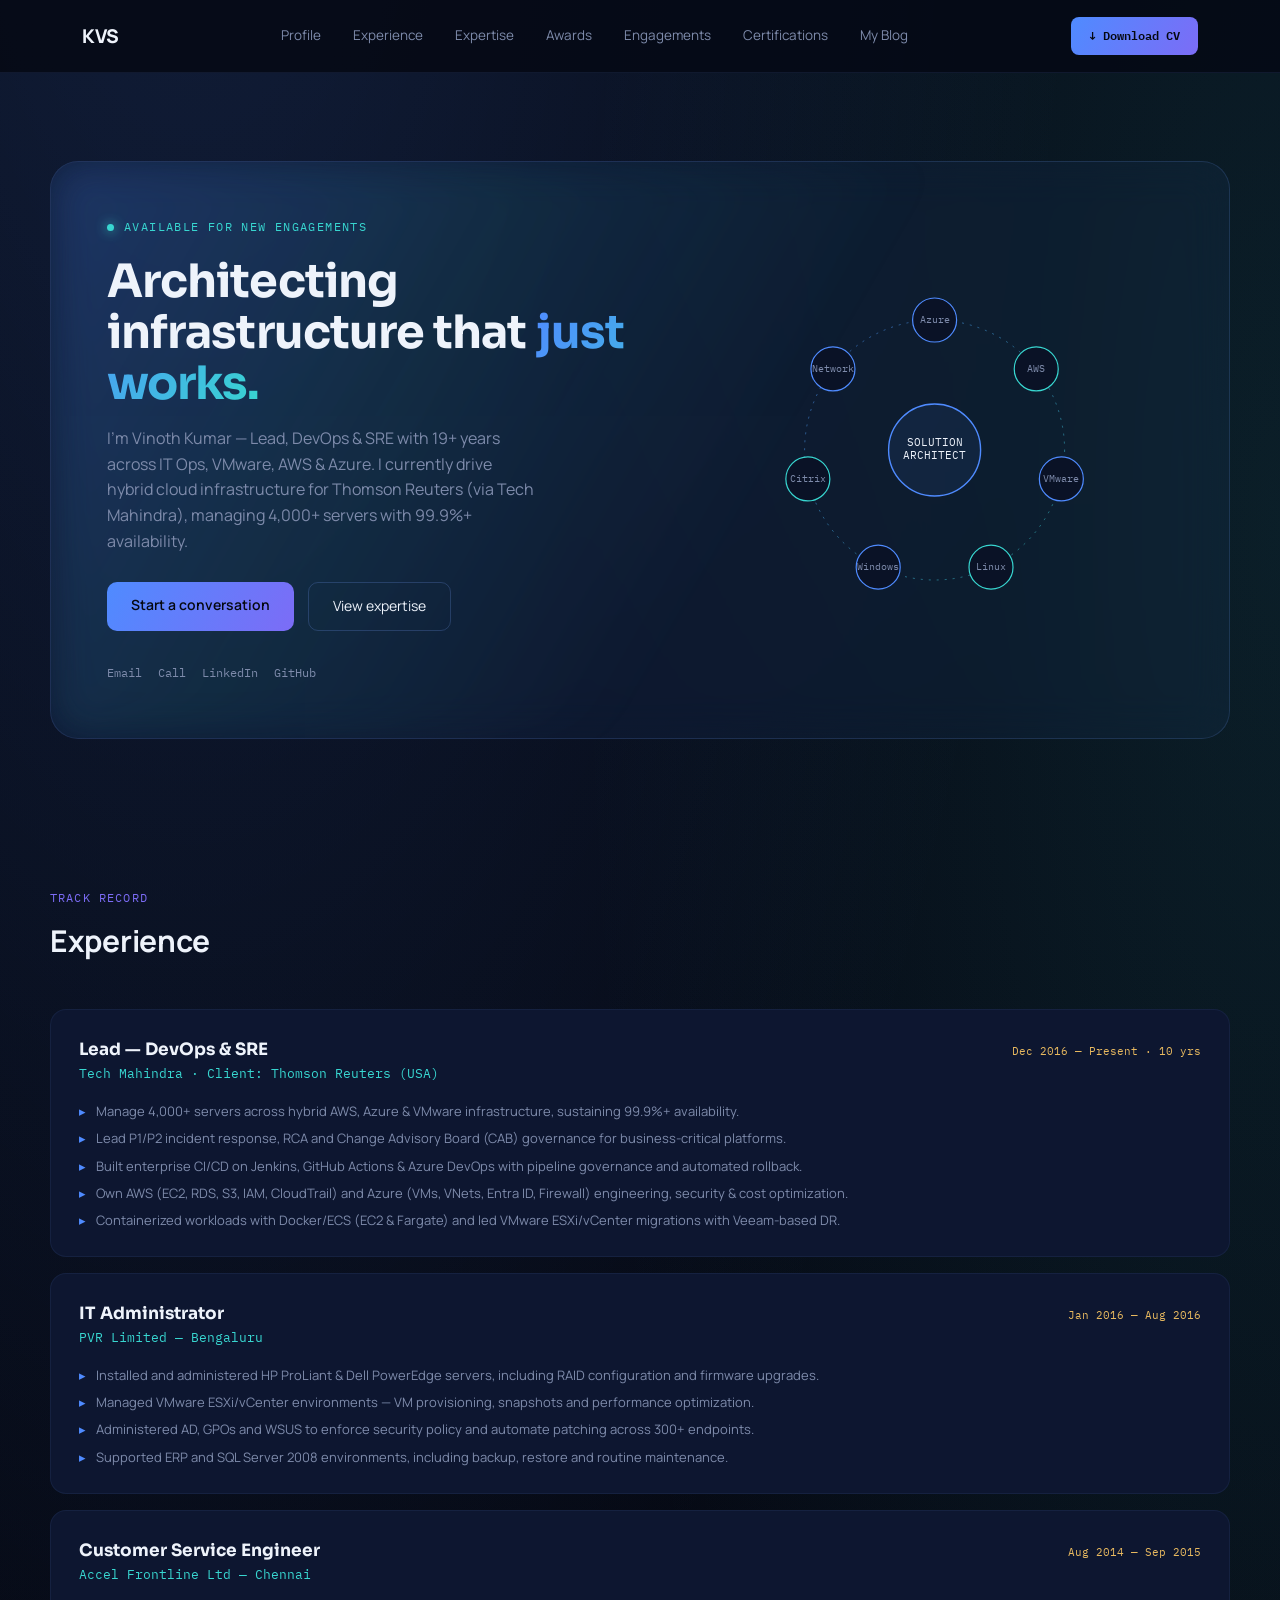
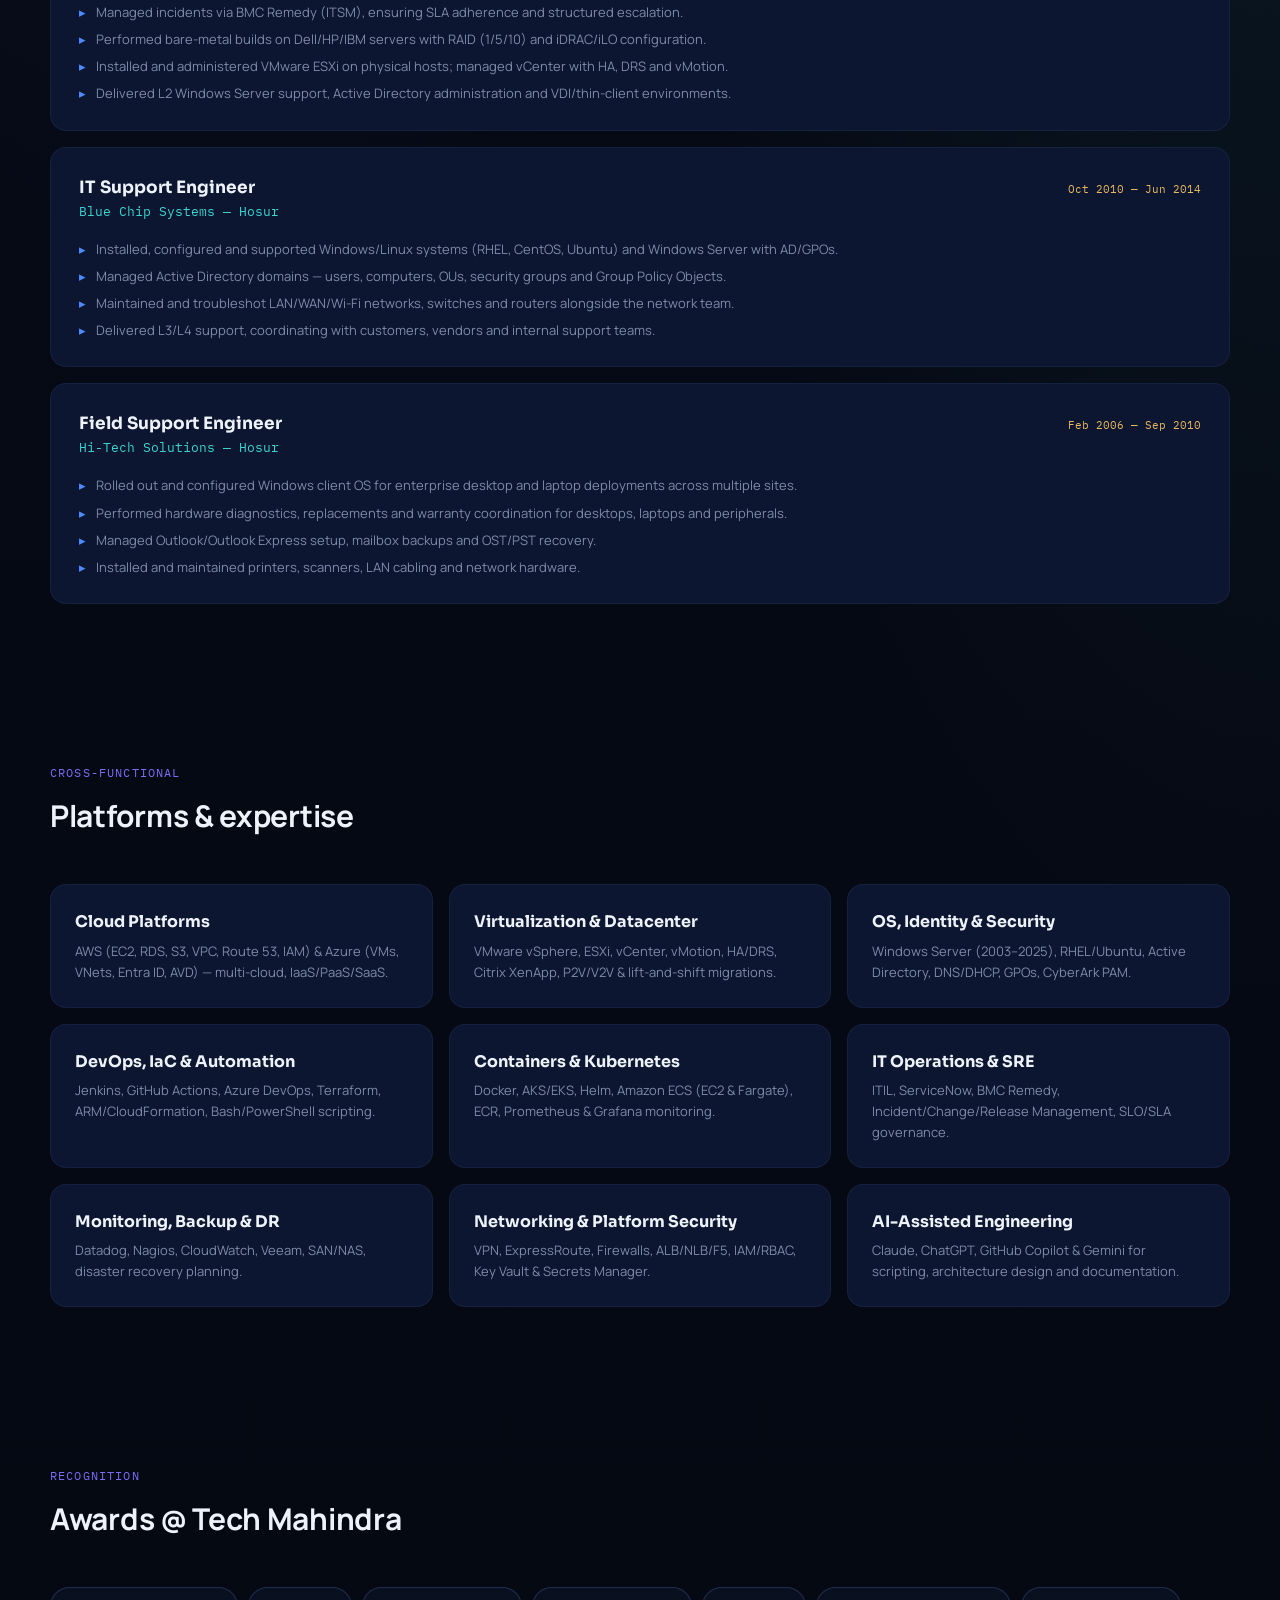
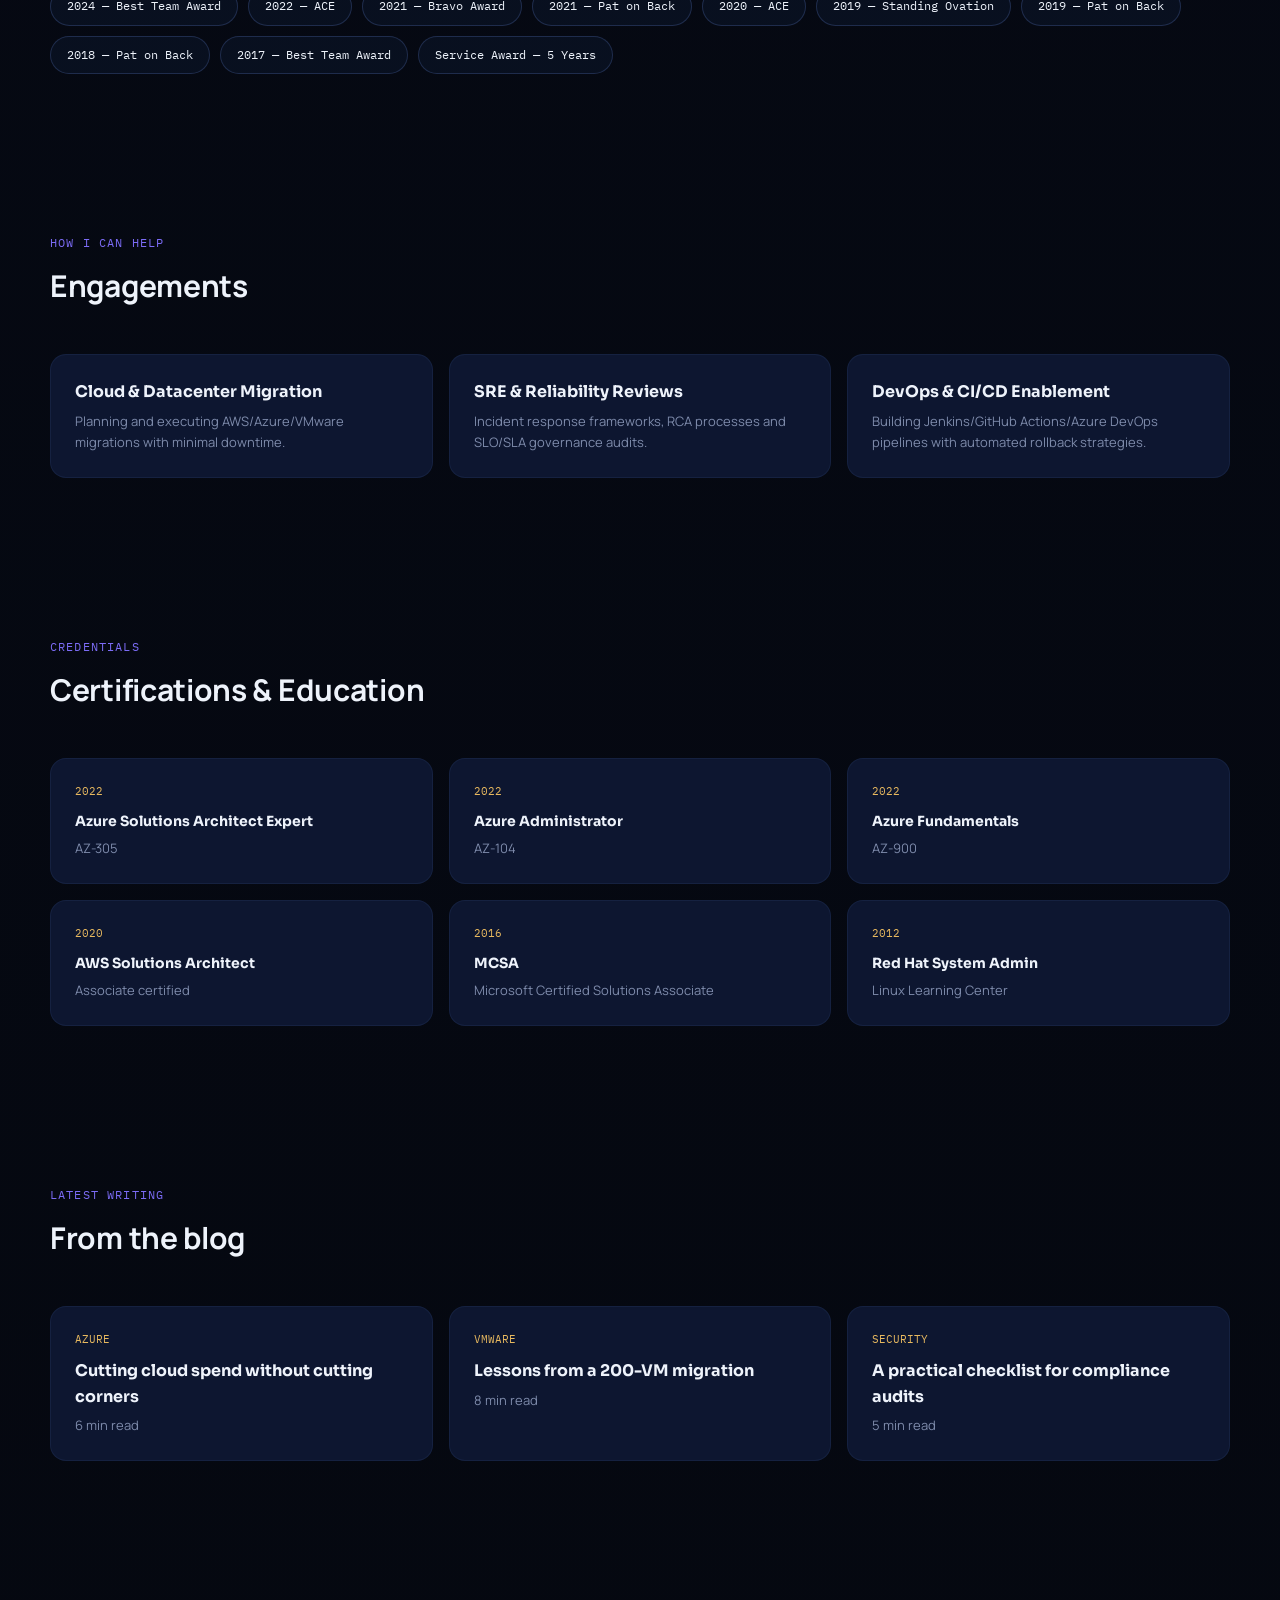
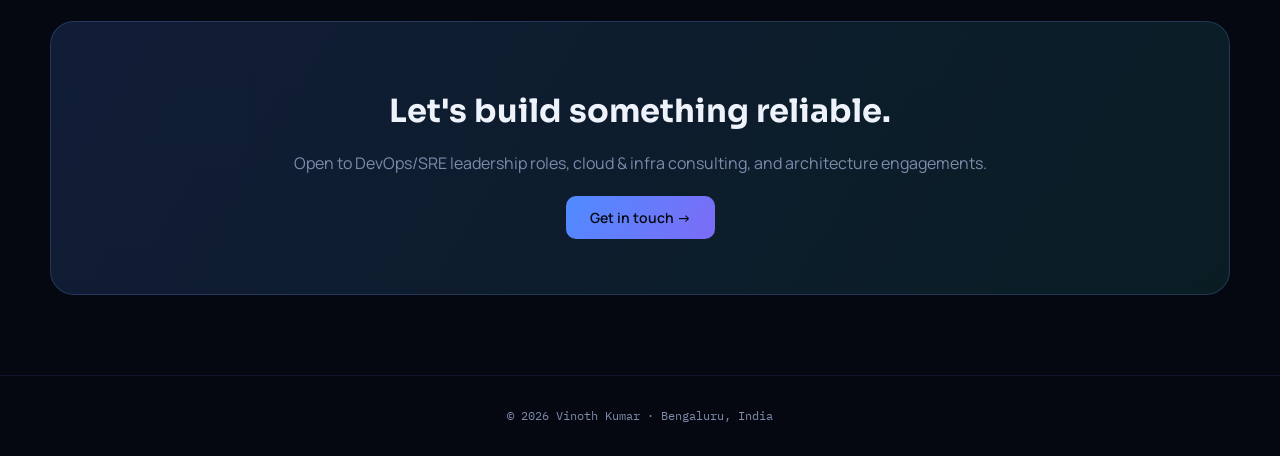
==== index.html @ d2b90e71 "First upload" ====
<!DOCTYPE html>
<html lang="en">
<head>
<meta charset="UTF-8">
<meta name="viewport" content="width=device-width, initial-scale=1.0">
<title>KVS-Lead DevOps & SRE | Cloud, VMware, IT Ops</title>
<link rel="preconnect" href="https://fonts.googleapis.com">
<link href="https://fonts.googleapis.com/css2?family=Sora:wght@400;600;700;800&family=Manrope:wght@400;500;600&family=IBM+Plex+Mono:wght@400;500&display=swap" rel="stylesheet">
<link rel="stylesheet" href="css/style.css">
</head>
<body>

<nav>
  <div class="wrap">
    <div class="logo">KVS</div>
    <div class="navlinks">
      <a href="#profile">Profile</a>
      <a href="#experience">Experience</a>
      <a href="#expertise">Expertise</a>
      <a href="#awards">Awards</a>
      <a href="#engagements">Engagements</a>
      <a href="#about">Certifications</a>
      <a href="#blog">My Blog</a>
    </div>
    <a class="cv-btn" href="#">↓ Download CV</a>
  </div>
</nav>

<header class="hero wrap" id="profile">
  <div class="hero-card">
    <div>
      <div class="eyebrow">Available for new engagements</div>
      <h1>Architecting infrastructure that <span class="accent">just works.</span></h1>
      <p class="hero-sub">I'm Vinoth Kumar — Lead, DevOps &amp; SRE with 19+ years across IT Ops, VMware, AWS &amp; Azure. I currently drive hybrid cloud infrastructure for Thomson Reuters (via Tech Mahindra), managing 4,000+ servers with 99.9%+ availability.</p>
      <div class="hero-cta">
        <a class="btn-primary" href="#about">Start a conversation</a>
        <a class="btn-ghost" href="#expertise">View expertise</a>
      </div>
      <div class="socials">
        <a href="mailto:vino.hts@gmail.com">Email</a>
        <a href="tel:+919994011934">Call</a>
        <a href="#">LinkedIn</a>
        <a href="#">GitHub</a>
      </div>
    </div>
    <div class="ring-wrap">
      <svg viewBox="0 0 340 340">
        <defs>
          <linearGradient id="ringGrad" x1="0" y1="0" x2="1" y2="1">
            <stop offset="0%" stop-color="#4f8bff"/>
            <stop offset="100%" stop-color="#38d6d0"/>
          </linearGradient>
        </defs>
        <circle cx="170" cy="170" r="130" fill="none" stroke="url(#ringGrad)" stroke-width="1" stroke-dasharray="2 6" opacity="0.5"/>
        <circle cx="170" cy="170" r="46" fill="rgba(79,139,255,0.08)" stroke="#4f8bff" stroke-width="1.4"/>
        <text x="170" y="166" text-anchor="middle" fill="#eef3fb" font-size="10.5" font-family="IBM Plex Mono">SOLUTION</text>
        <text x="170" y="179" text-anchor="middle" fill="#eef3fb" font-size="10.5" font-family="IBM Plex Mono">ARCHITECT</text>
        <g id="orbitNodes"></g>
      </svg>
    </div>
  </div>
</header>

<section class="section wrap" id="experience">
  <div class="section-head">
    <div class="section-eyebrow">Track record</div>
    <div class="section-title">Experience</div>
  </div>
  <div class="exp-list">

    <div class="exp-item" data-reveal>
      <div class="exp-head">
        <div>
          <div class="exp-role">Lead — DevOps &amp; SRE</div>
          <div class="exp-company">Tech Mahindra · Client: Thomson Reuters (USA)</div>
        </div>
        <div class="exp-dates">Dec 2016 — Present · 10 yrs</div>
      </div>
      <ul class="exp-bullets">
        <li>Manage 4,000+ servers across hybrid AWS, Azure &amp; VMware infrastructure, sustaining 99.9%+ availability.</li>
        <li>Lead P1/P2 incident response, RCA and Change Advisory Board (CAB) governance for business-critical platforms.</li>
        <li>Built enterprise CI/CD on Jenkins, GitHub Actions &amp; Azure DevOps with pipeline governance and automated rollback.</li>
        <li>Own AWS (EC2, RDS, S3, IAM, CloudTrail) and Azure (VMs, VNets, Entra ID, Firewall) engineering, security &amp; cost optimization.</li>
        <li>Containerized workloads with Docker/ECS (EC2 &amp; Fargate) and led VMware ESXi/vCenter migrations with Veeam-based DR.</li>
      </ul>
    </div>

    <div class="exp-item" data-reveal>
      <div class="exp-head">
        <div>
          <div class="exp-role">IT Administrator</div>
          <div class="exp-company">PVR Limited — Bengaluru</div>
        </div>
        <div class="exp-dates">Jan 2016 — Aug 2016</div>
      </div>
      <ul class="exp-bullets">
        <li>Installed and administered HP ProLiant &amp; Dell PowerEdge servers, including RAID configuration and firmware upgrades.</li>
        <li>Managed VMware ESXi/vCenter environments — VM provisioning, snapshots and performance optimization.</li>
        <li>Administered AD, GPOs and WSUS to enforce security policy and automate patching across 300+ endpoints.</li>
        <li>Supported ERP and SQL Server 2008 environments, including backup, restore and routine maintenance.</li>
      </ul>
    </div>

    <div class="exp-item" data-reveal>
      <div class="exp-head">
        <div>
          <div class="exp-role">Customer Service Engineer</div>
          <div class="exp-company">Accel Frontline Ltd — Chennai</div>
        </div>
        <div class="exp-dates">Aug 2014 — Sep 2015</div>
      </div>
      <ul class="exp-bullets">
        <li>Managed incidents via BMC Remedy (ITSM), ensuring SLA adherence and structured escalation.</li>
        <li>Performed bare-metal builds on Dell/HP/IBM servers with RAID (1/5/10) and iDRAC/iLO configuration.</li>
        <li>Installed and administered VMware ESXi on physical hosts; managed vCenter with HA, DRS and vMotion.</li>
        <li>Delivered L2 Windows Server support, Active Directory administration and VDI/thin-client environments.</li>
      </ul>
    </div>

    <div class="exp-item" data-reveal>
      <div class="exp-head">
        <div>
          <div class="exp-role">IT Support Engineer</div>
          <div class="exp-company">Blue Chip Systems — Hosur</div>
        </div>
        <div class="exp-dates">Oct 2010 — Jun 2014</div>
      </div>
      <ul class="exp-bullets">
        <li>Installed, configured and supported Windows/Linux systems (RHEL, CentOS, Ubuntu) and Windows Server with AD/GPOs.</li>
        <li>Managed Active Directory domains — users, computers, OUs, security groups and Group Policy Objects.</li>
        <li>Maintained and troubleshot LAN/WAN/Wi-Fi networks, switches and routers alongside the network team.</li>
        <li>Delivered L3/L4 support, coordinating with customers, vendors and internal support teams.</li>
      </ul>
    </div>

    <div class="exp-item" data-reveal>
      <div class="exp-head">
        <div>
          <div class="exp-role">Field Support Engineer</div>
          <div class="exp-company">Hi-Tech Solutions — Hosur</div>
        </div>
        <div class="exp-dates">Feb 2006 — Sep 2010</div>
      </div>
      <ul class="exp-bullets">
        <li>Rolled out and configured Windows client OS for enterprise desktop and laptop deployments across multiple sites.</li>
        <li>Performed hardware diagnostics, replacements and warranty coordination for desktops, laptops and peripherals.</li>
        <li>Managed Outlook/Outlook Express setup, mailbox backups and OST/PST recovery.</li>
        <li>Installed and maintained printers, scanners, LAN cabling and network hardware.</li>
      </ul>
    </div>

  </div>
</section>

<section class="section wrap" id="expertise">
  <div class="section-head">
    <div class="section-eyebrow">Cross-functional</div>
    <div class="section-title">Platforms &amp; expertise</div>
  </div>
  <div class="grid-3">
    <div class="panel" data-reveal><h3>Cloud Platforms</h3><p>AWS (EC2, RDS, S3, VPC, Route 53, IAM) &amp; Azure (VMs, VNets, Entra ID, AVD) — multi-cloud, IaaS/PaaS/SaaS.</p></div>
    <div class="panel" data-reveal><h3>Virtualization &amp; Datacenter</h3><p>VMware vSphere, ESXi, vCenter, vMotion, HA/DRS, Citrix XenApp, P2V/V2V &amp; lift-and-shift migrations.</p></div>
    <div class="panel" data-reveal><h3>OS, Identity &amp; Security</h3><p>Windows Server (2003–2025), RHEL/Ubuntu, Active Directory, DNS/DHCP, GPOs, CyberArk PAM.</p></div>
    <div class="panel" data-reveal><h3>DevOps, IaC &amp; Automation</h3><p>Jenkins, GitHub Actions, Azure DevOps, Terraform, ARM/CloudFormation, Bash/PowerShell scripting.</p></div>
    <div class="panel" data-reveal><h3>Containers &amp; Kubernetes</h3><p>Docker, AKS/EKS, Helm, Amazon ECS (EC2 &amp; Fargate), ECR, Prometheus &amp; Grafana monitoring.</p></div>
    <div class="panel" data-reveal><h3>IT Operations &amp; SRE</h3><p>ITIL, ServiceNow, BMC Remedy, Incident/Change/Release Management, SLO/SLA governance.</p></div>
    <div class="panel" data-reveal><h3>Monitoring, Backup &amp; DR</h3><p>Datadog, Nagios, CloudWatch, Veeam, SAN/NAS, disaster recovery planning.</p></div>
    <div class="panel" data-reveal><h3>Networking &amp; Platform Security</h3><p>VPN, ExpressRoute, Firewalls, ALB/NLB/F5, IAM/RBAC, Key Vault &amp; Secrets Manager.</p></div>
    <div class="panel" data-reveal><h3>AI-Assisted Engineering</h3><p>Claude, ChatGPT, GitHub Copilot &amp; Gemini for scripting, architecture design and documentation.</p></div>
  </div>
</section>

<section class="section wrap" id="awards">
  <div class="section-head">
    <div class="section-eyebrow">Recognition</div>
    <div class="section-title">Awards @ Tech Mahindra</div>
  </div>
  <div class="badges" data-reveal>
    <span class="badge">2024 — Best Team Award</span>
    <span class="badge">2022 — ACE</span>
    <span class="badge">2021 — Bravo Award</span>
    <span class="badge">2021 — Pat on Back</span>
    <span class="badge">2020 — ACE</span>
    <span class="badge">2019 — Standing Ovation</span>
    <span class="badge">2019 — Pat on Back</span>
    <span class="badge">2018 — Pat on Back</span>
    <span class="badge">2017 — Best Team Award</span>
    <span class="badge">Service Award — 5 Years</span>
  </div>
</section>

<section class="section wrap" id="engagements">
  <div class="section-head">
    <div class="section-eyebrow">How I can help</div>
    <div class="section-title">Engagements</div>
  </div>
  <div class="grid-3">
    <div class="panel" data-reveal><h3>Cloud &amp; Datacenter Migration</h3><p>Planning and executing AWS/Azure/VMware migrations with minimal downtime.</p></div>
    <div class="panel" data-reveal><h3>SRE &amp; Reliability Reviews</h3><p>Incident response frameworks, RCA processes and SLO/SLA governance audits.</p></div>
    <div class="panel" data-reveal><h3>DevOps &amp; CI/CD Enablement</h3><p>Building Jenkins/GitHub Actions/Azure DevOps pipelines with automated rollback strategies.</p></div>
  </div>
</section>

<section class="section wrap" id="about">
  <div class="section-head">
    <div class="section-eyebrow">Credentials</div>
    <div class="section-title">Certifications &amp; Education</div>
  </div>
  <div class="grid-3">
    <div class="panel" data-reveal><span class="tag">2022</span><h3 style="font-size:14px;">Azure Solutions Architect Expert</h3><p>AZ-305</p></div>
    <div class="panel" data-reveal><span class="tag">2022</span><h3 style="font-size:14px;">Azure Administrator</h3><p>AZ-104</p></div>
    <div class="panel" data-reveal><span class="tag">2022</span><h3 style="font-size:14px;">Azure Fundamentals</h3><p>AZ-900</p></div>
    <div class="panel" data-reveal><span class="tag">2020</span><h3 style="font-size:14px;">AWS Solutions Architect</h3><p>Associate certified</p></div>
    <div class="panel" data-reveal><span class="tag">2016</span><h3 style="font-size:14px;">MCSA</h3><p>Microsoft Certified Solutions Associate</p></div>
    <div class="panel" data-reveal><span class="tag">2012</span><h3 style="font-size:14px;">Red Hat System Admin</h3><p>Linux Learning Center</p></div>
  </div>
</section>

<section class="section wrap" id="blog">
  <div class="section-head">
    <div class="section-eyebrow">Latest writing</div>
    <div class="section-title">From the blog</div>
  </div>
  <div class="grid-3">
    <div class="panel" data-reveal><span class="tag">AZURE</span><h3>Cutting cloud spend without cutting corners</h3><p>6 min read</p></div>
    <div class="panel" data-reveal><span class="tag">VMWARE</span><h3>Lessons from a 200-VM migration</h3><p>8 min read</p></div>
    <div class="panel" data-reveal><span class="tag">SECURITY</span><h3>A practical checklist for compliance audits</h3><p>5 min read</p></div>
  </div>
</section>

<section class="section wrap">
  <div class="cta-band" data-reveal>
    <h2>Let's build something reliable.</h2>
    <p>Open to DevOps/SRE leadership roles, cloud &amp; infra consulting, and architecture engagements.</p>
    <a class="btn-primary" href="mailto:vino.hts@gmail.com">Get in touch →</a>
  </div>
</section>

<footer>© <span id="year"></span> Vinoth Kumar · Bengaluru, India</footer>



<script src="js/script.js"></script>
</body>
</html>
---- css/style.css ----
:root{
    --bg: #060a16;
    --bg-alt: #0a1226;
    --panel: #0d1630;
    --glass: rgba(79,139,255,0.06);
    --glass-border: rgba(120,160,255,0.16);
    --blue: #4f8bff;
    --cyan: #38d6d0;
    --indigo: #7c6cf6;
    --gold: #e8b95f;
    --text: #eef3fb;
    --muted: #7e8bab;
    --mono: 'IBM Plex Mono', monospace;
  }
  *{box-sizing:border-box; margin:0; padding:0;}
  html{scroll-behavior:smooth;}
  body{
    background:
      radial-gradient(ellipse 70% 45% at 15% -8%, rgba(79,139,255,0.16), transparent),
      radial-gradient(ellipse 55% 40% at 100% 10%, rgba(56,214,208,0.10), transparent),
      linear-gradient(180deg, #060a16 0%, #050810 100%);
    color: var(--text);
    font-family:'Manrope', sans-serif;
    line-height:1.6;
    overflow-x:hidden;
  }
  a{color:inherit; text-decoration:none;}
  .wrap{max-width:1180px; margin:0 auto; padding:0 32px;}
  h1,h2,h3,h4{font-family:'Sora', sans-serif;}

  /* NAV — solid, no blur, so the hero glass card reads as the special moment */
  nav{
    position:sticky; top:0; z-index:50;
    background: rgba(6,10,22,0.92);
    border-bottom:1px solid rgba(120,160,255,0.10);
  }
  nav .wrap{display:flex; align-items:center; justify-content:space-between; height:72px;}
  .logo{font-weight:800; font-size:19px; letter-spacing:-0.02em;}
  .logo span{color:var(--cyan);}
  .navlinks{display:flex; gap:32px; font-size:13.5px; color:var(--muted);}
  .navlinks a{transition:color .2s;}
  .navlinks a:hover{color:var(--text);}
  .cv-btn{
    font-family:var(--mono); font-size:12px; padding:9px 18px; border-radius:8px;
    background: linear-gradient(120deg, var(--blue), var(--indigo)); color:#050810; font-weight:600;
    transition: filter .2s;
  }
  .cv-btn:hover{filter:brightness(1.12);}

  /* HERO — this is where glassmorphism + gradient concentrate */
  .hero{padding:88px 0 70px;}
  .hero-card{
    background: var(--glass);
    backdrop-filter: blur(22px);
    border: 1px solid var(--glass-border);
    border-radius: 28px;
    padding: 56px;
    position: relative;
    overflow: hidden;
    display:grid; grid-template-columns:1.15fr 1fr; gap:40px; align-items:center;
  }
  .hero-card::before{
    content:''; position:absolute; inset:-2px; z-index:-1; border-radius:28px;
    background: linear-gradient(120deg, rgba(79,139,255,0.35), rgba(56,214,208,0.15), transparent 60%);
    opacity:0.6; filter: blur(20px);
  }
  .eyebrow{
    font-family:var(--mono); font-size:11.5px; color:var(--cyan); letter-spacing:0.12em;
    text-transform:uppercase; display:flex; align-items:center; gap:10px; margin-bottom:20px;
  }
  .eyebrow::before{content:''; width:7px; height:7px; border-radius:50%; background:var(--cyan); box-shadow:0 0 12px var(--cyan); animation:pulse 2s infinite;}
  @keyframes pulse{0%,100%{opacity:1;} 50%{opacity:0.4;}}
  h1{font-weight:700; font-size:46px; line-height:1.1; letter-spacing:-0.02em; margin-bottom:18px;}
  h1 .accent{background:linear-gradient(120deg, var(--blue), var(--cyan)); -webkit-background-clip:text; background-clip:text; color:transparent;}
  .hero-sub{color:var(--muted); font-size:16px; max-width:430px; margin-bottom:28px;}
  .hero-cta{display:flex; gap:14px; margin-bottom:32px;}
  .btn-primary{
    background: linear-gradient(120deg, var(--blue), var(--indigo)); color:#050810; font-weight:600;
    padding:12px 24px; border-radius:10px; font-size:14px; transition: transform .2s, box-shadow .2s;
  }
  .btn-primary:hover{transform:translateY(-2px); box-shadow:0 10px 30px rgba(79,139,255,0.35);}
  .btn-ghost{
    padding:12px 24px; border-radius:10px; font-size:14px; border:1px solid rgba(120,160,255,0.22); transition:all .2s;
  }
  .btn-ghost:hover{border-color:var(--blue);}
  .socials{display:flex; gap:16px; font-family:var(--mono); font-size:12px; color:var(--muted);}
  .socials a:hover{color:var(--cyan);}

  /* signature portrait ring — replaces network diagram, still same idea: platforms orbiting */
  .ring-wrap{position:relative; height:340px; display:flex; align-items:center; justify-content:center;}
  .ring-wrap svg{width:100%; height:100%;}
  .platform-label{font-family:var(--mono); font-size:9.5px; fill:var(--muted);}

  /* SECTIONS — mostly solid panels, no blur; glass reserved for hero + one CTA */
  .section{padding:80px 0;}
  .section-head{margin-bottom:44px;}
  .section-eyebrow{font-family:var(--mono); font-size:11.5px; color:var(--indigo); letter-spacing:0.1em; text-transform:uppercase; margin-bottom:10px;}
  .section-title{font-weight:700; font-size:30px; letter-spacing:-0.01em;}

  .grid-3{display:grid; grid-template-columns:repeat(3,1fr); gap:16px;}
  .grid-4{display:grid; grid-template-columns:repeat(4,1fr); gap:14px;}
  .panel{
    background: var(--panel); border:1px solid rgba(120,160,255,0.08); border-radius:16px; padding:24px;
    transition: border-color .25s, transform .25s;
  }
  .panel:hover{border-color:rgba(79,139,255,0.35); transform:translateY(-3px);}
  .panel .tag{font-family:var(--mono); font-size:10.5px; color:var(--gold); margin-bottom:10px; display:block;}
  .panel h3{font-size:16px; margin-bottom:6px;}
  .panel p{font-size:13px; color:var(--muted);}

  /* one more gradient moment: the CTA band */
  .cta-band{
    border-radius:24px; padding:64px 48px; text-align:center; position:relative; overflow:hidden;
    background: linear-gradient(120deg, rgba(79,139,255,0.16), rgba(56,214,208,0.10));
    border:1px solid rgba(120,160,255,0.2);
  }
  .cta-band h2{font-size:32px; margin-bottom:14px;}
  .cta-band p{color:var(--muted); margin-bottom:28px;}

  footer{border-top:1px solid rgba(120,160,255,0.1); padding:30px 0; text-align:center; color:var(--muted); font-size:12px; font-family:var(--mono);}

  @media(max-width:900px){
    .hero-card{grid-template-columns:1fr; padding:32px;}
    h1{font-size:32px;}
    .grid-3, .grid-4{grid-template-columns:1fr 1fr;}
    .navlinks{display:none;}
  }
  [data-reveal]{opacity:0; transform:translateY(16px); transition:opacity .6s ease, transform .6s ease;}
  [data-reveal].in{opacity:1; transform:translateY(0);}

  /* ===== Experience timeline (added for resume-driven content) ===== */
  .exp-list{display:flex; flex-direction:column; gap:16px;}
  .exp-item{
    background: var(--panel); border:1px solid rgba(120,160,255,0.08); border-radius:16px;
    padding:26px 28px; transition: border-color .25s, transform .25s;
  }
  .exp-item:hover{border-color:rgba(79,139,255,0.35); transform:translateY(-3px);}
  .exp-head{display:flex; justify-content:space-between; align-items:baseline; flex-wrap:wrap; gap:8px; margin-bottom:4px;}
  .exp-role{font-family:'Sora', sans-serif; font-weight:700; font-size:17px;}
  .exp-company{color:var(--cyan); font-family:var(--mono); font-size:12.5px; margin-bottom:14px;}
  .exp-dates{font-family:var(--mono); font-size:11px; color:var(--gold); white-space:nowrap;}
  .exp-bullets{list-style:none; margin:0; padding:0; display:flex; flex-direction:column; gap:7px;}
  .exp-bullets li{position:relative; padding-left:17px; font-size:13px; color:var(--muted); line-height:1.55;}
  .exp-bullets li::before{content:'▸'; position:absolute; left:0; top:0; color:var(--blue);}

  /* ===== Award badges ===== */
  .badges{display:flex; flex-wrap:wrap; gap:10px;}
  .badge{
    font-family:var(--mono); font-size:11.5px; padding:9px 16px; border-radius:999px;
    background: var(--glass); border:1px solid rgba(120,160,255,0.2); color:var(--text); white-space:nowrap;
  }

  @media(max-width:900px){
    .exp-item{padding:20px;}
    .exp-dates{font-size:10.5px;}
  }
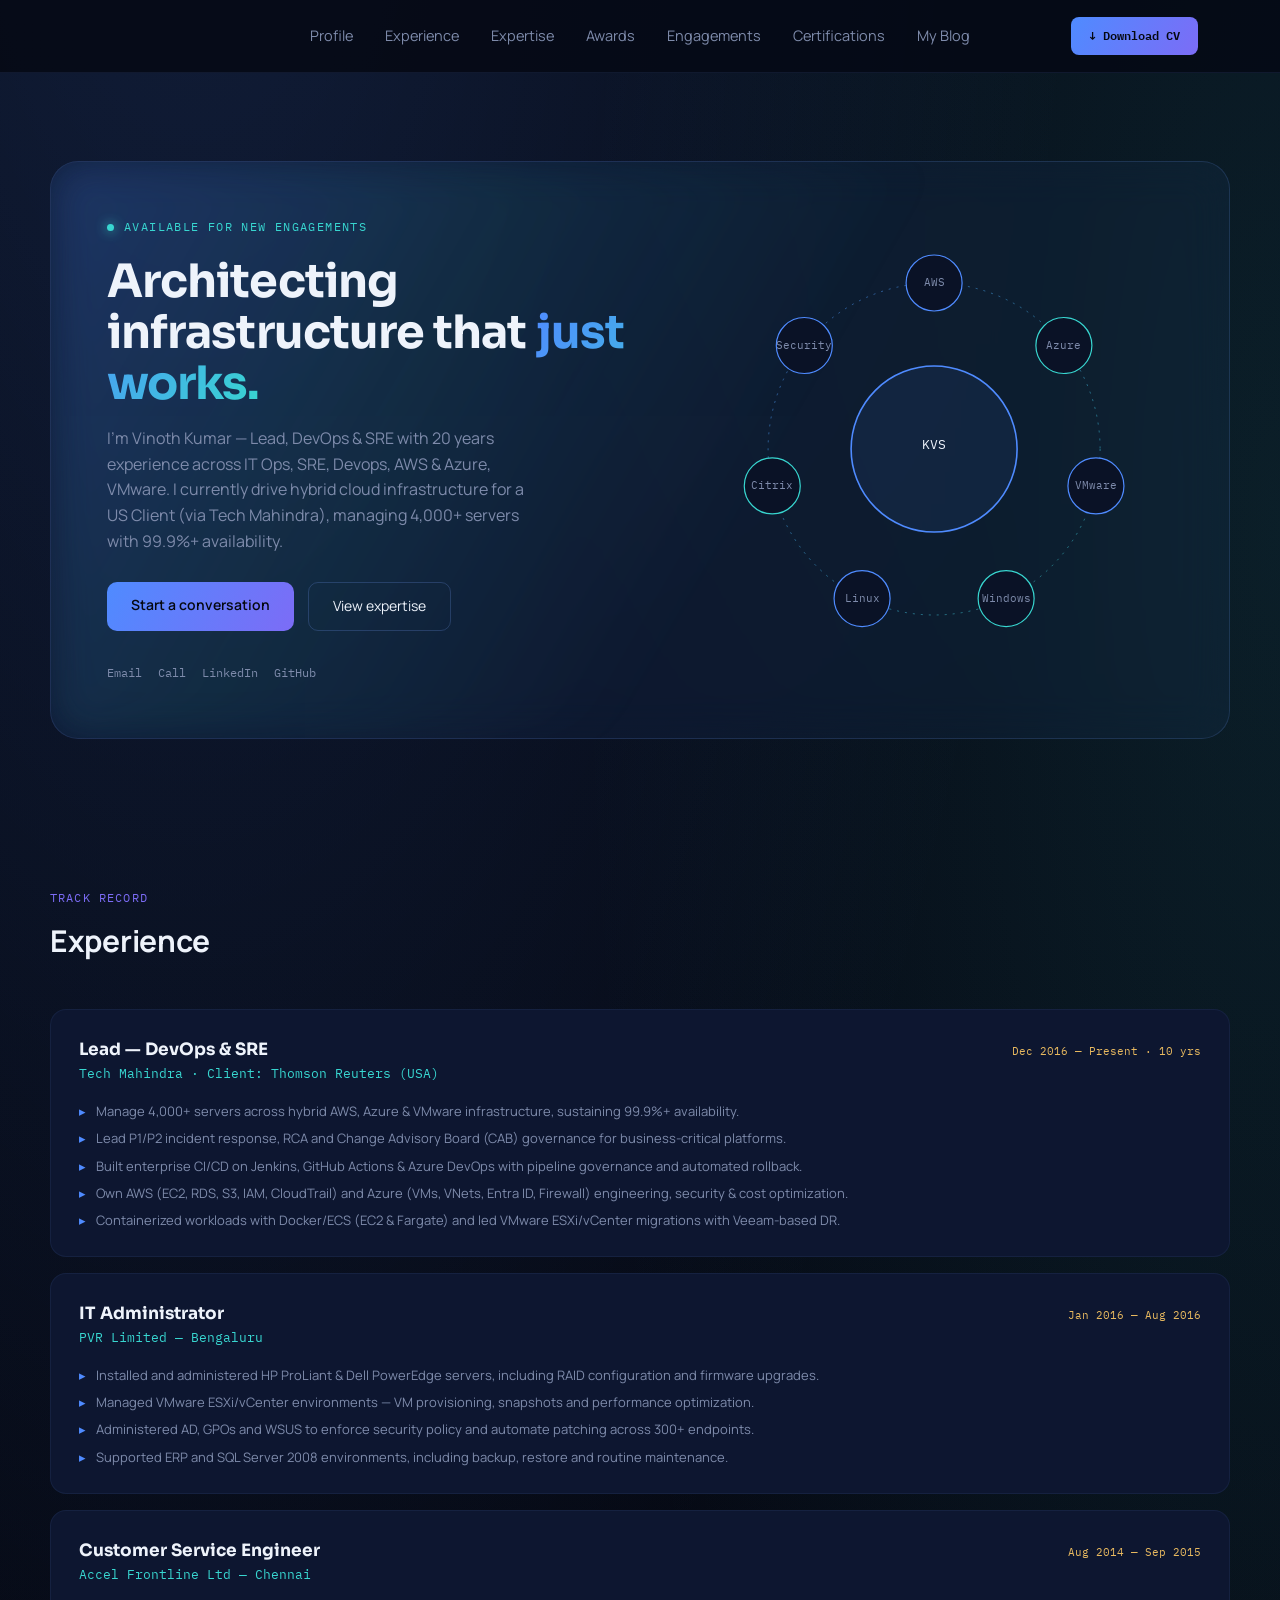
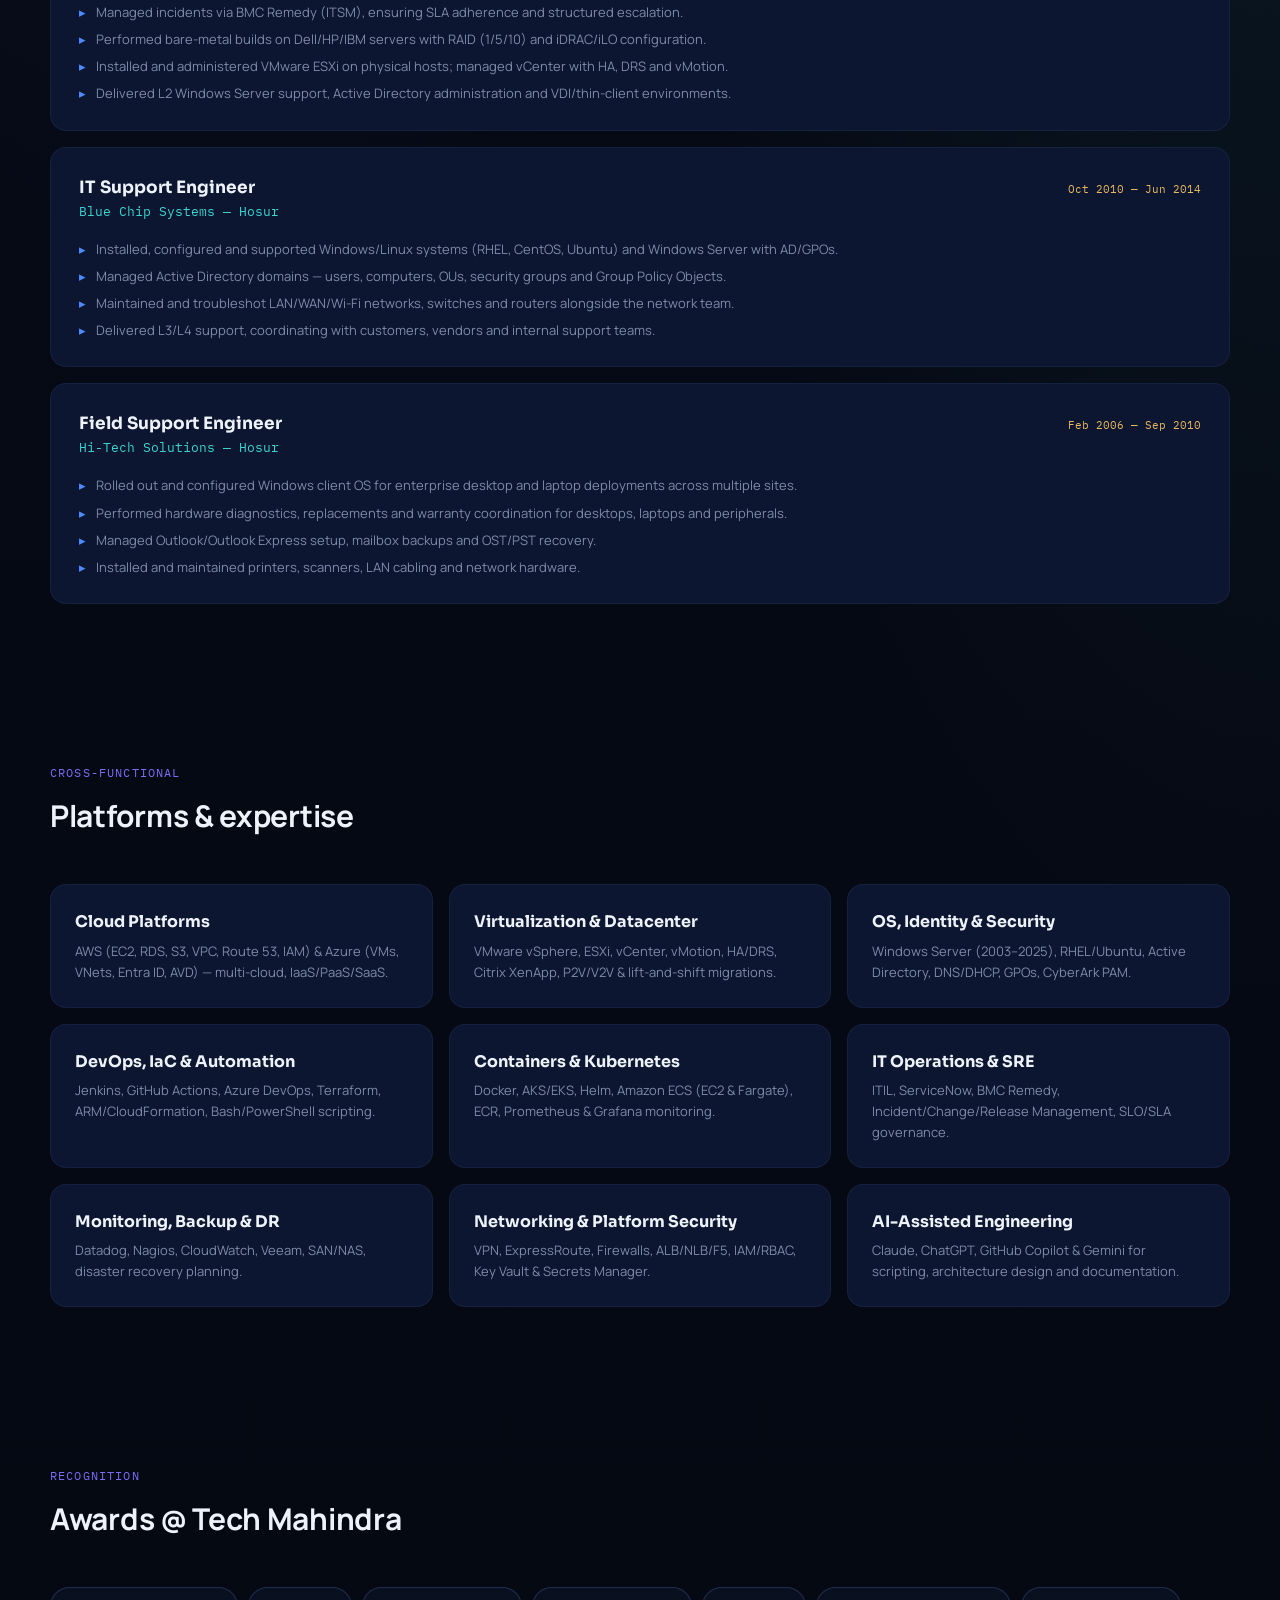
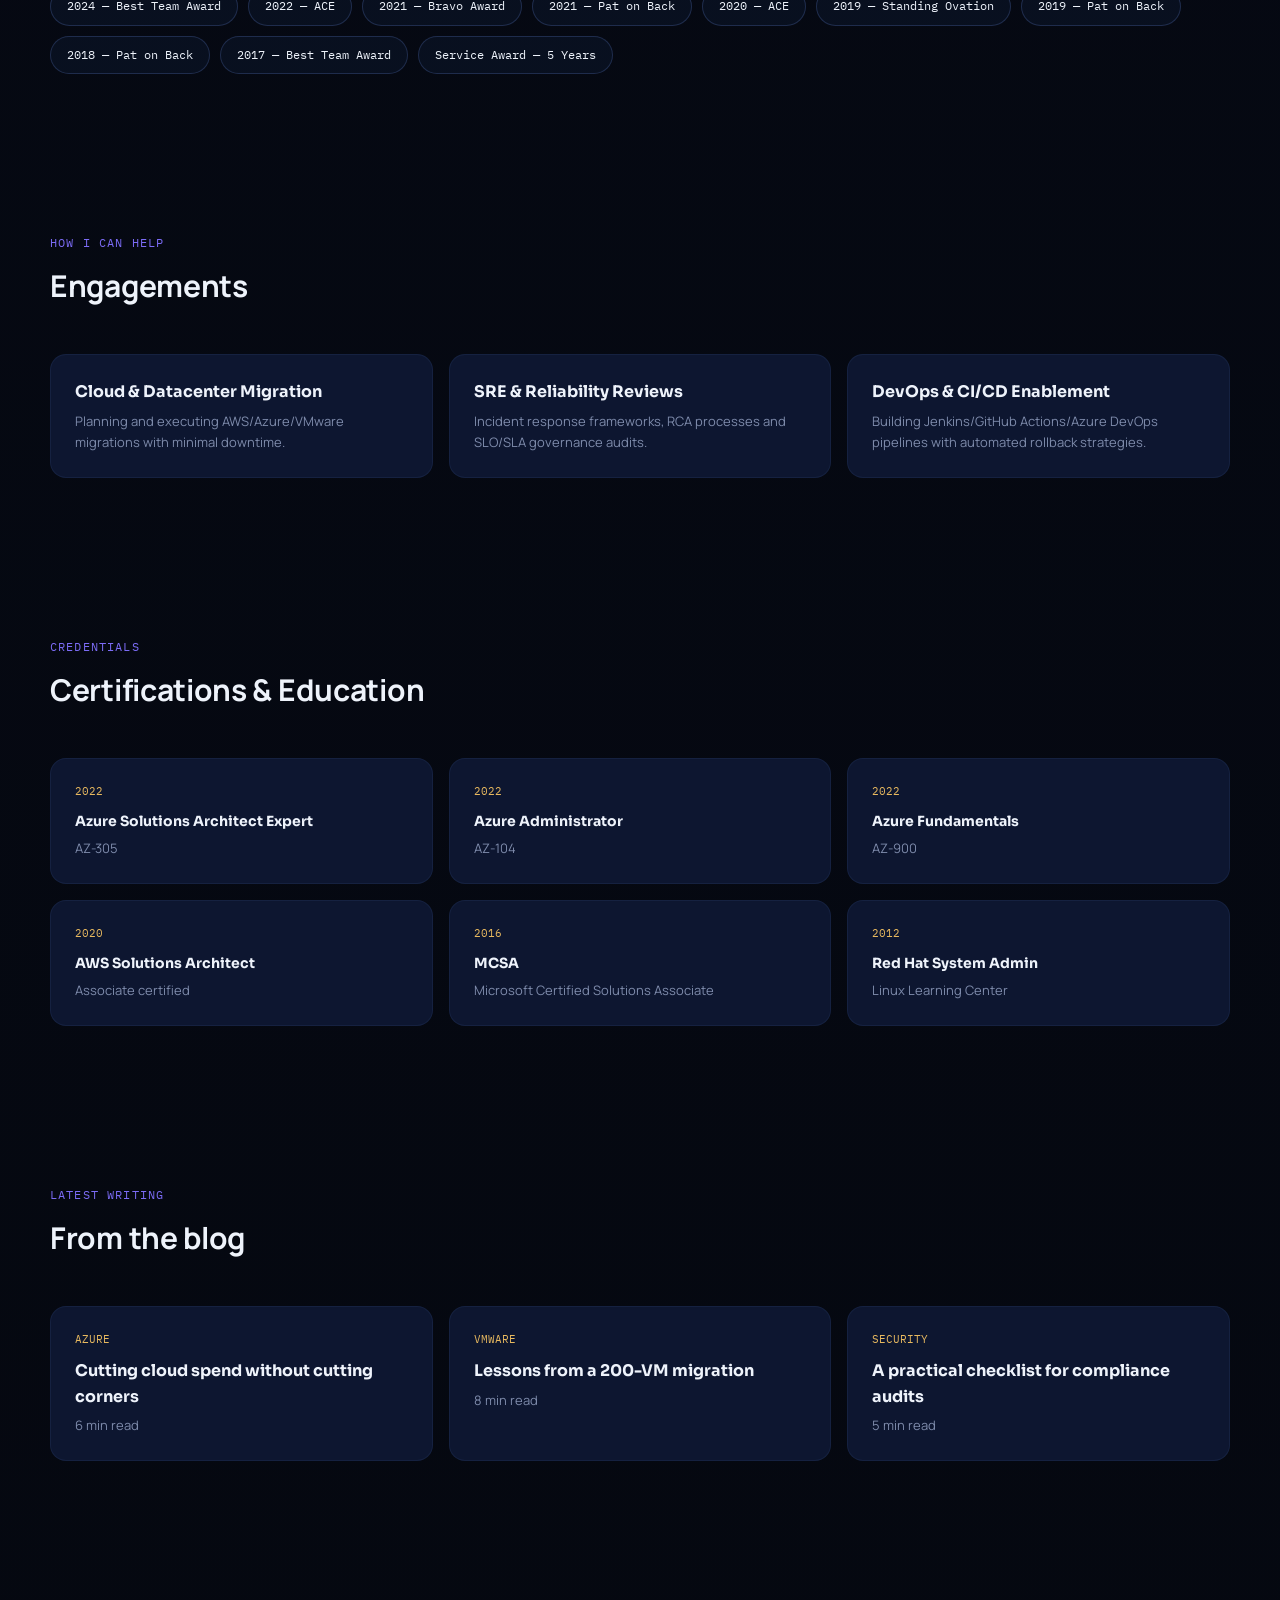
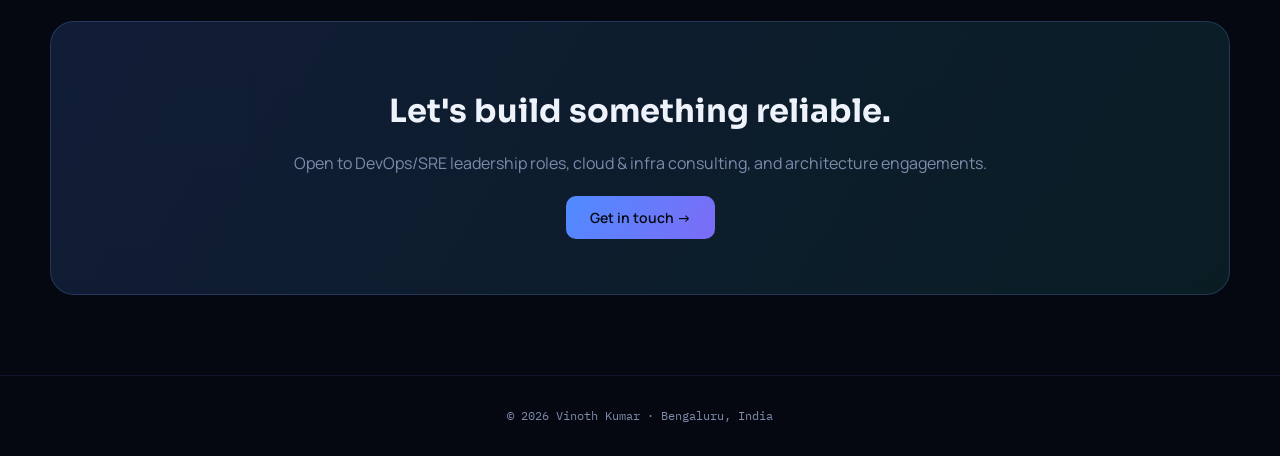
==== commit a006b7e5: "Merge remote repository" ====
--- a/index.html
+++ b/index.html
@@ -12,7 +12,6 @@
 
 <nav>
   <div class="wrap">
-    <div class="logo">KVS</div>
     <div class="navlinks">
       <a href="#profile">Profile</a>
       <a href="#experience">Experience</a>
@@ -31,7 +30,7 @@
     <div>
       <div class="eyebrow">Available for new engagements</div>
       <h1>Architecting infrastructure that <span class="accent">just works.</span></h1>
-      <p class="hero-sub">I'm Vinoth Kumar — Lead, DevOps &amp; SRE with 19+ years across IT Ops, VMware, AWS &amp; Azure. I currently drive hybrid cloud infrastructure for Thomson Reuters (via Tech Mahindra), managing 4,000+ servers with 99.9%+ availability.</p>
+      <p class="hero-sub">I'm Vinoth Kumar — Lead, DevOps &amp; SRE with 20 years experience across IT Ops, SRE, Devops, AWS &amp; Azure,  VMware. I currently drive hybrid cloud infrastructure for a US Client (via Tech Mahindra), managing 4,000+ servers with 99.9%+ availability.</p>
       <div class="hero-cta">
         <a class="btn-primary" href="#about">Start a conversation</a>
         <a class="btn-ghost" href="#expertise">View expertise</a>
@@ -44,17 +43,16 @@
       </div>
     </div>
     <div class="ring-wrap">
-      <svg viewBox="0 0 340 340">
+      <svg viewBox="0 0 425 425">
         <defs>
           <linearGradient id="ringGrad" x1="0" y1="0" x2="1" y2="1">
             <stop offset="0%" stop-color="#4f8bff"/>
             <stop offset="100%" stop-color="#38d6d0"/>
           </linearGradient>
         </defs>
-        <circle cx="170" cy="170" r="130" fill="none" stroke="url(#ringGrad)" stroke-width="1" stroke-dasharray="2 6" opacity="0.5"/>
-        <circle cx="170" cy="170" r="46" fill="rgba(79,139,255,0.08)" stroke="#4f8bff" stroke-width="1.4"/>
-        <text x="170" y="166" text-anchor="middle" fill="#eef3fb" font-size="10.5" font-family="IBM Plex Mono">SOLUTION</text>
-        <text x="170" y="179" text-anchor="middle" fill="#eef3fb" font-size="10.5" font-family="IBM Plex Mono">ARCHITECT</text>
+        <circle cx="212" cy="212" r="166" fill="none" stroke="url(#ringGrad)" stroke-width="1" stroke-dasharray="2 6" opacity="0.5"/>
+        <circle cx="212" cy="212" r="83" fill="rgba(79,139,255,0.08)" stroke="#4f8bff" stroke-width="1.6"/>
+        <text x="212" y="212" text-anchor="middle" fill="#eef3fb" font-size="13" font-family="IBM Plex Mono">KVS</text>
         <g id="orbitNodes"></g>
       </svg>
     </div>
--- a/css/style.css
+++ b/css/style.css
@@ -34,13 +34,22 @@
     background: rgba(6,10,22,0.92);
     border-bottom:1px solid rgba(120,160,255,0.10);
   }
-  nav .wrap{display:flex; align-items:center; justify-content:space-between; height:72px;}
-  .logo{font-weight:800; font-size:19px; letter-spacing:-0.02em;}
-  .logo span{color:var(--cyan);}
-  .navlinks{display:flex; gap:32px; font-size:13.5px; color:var(--muted);}
+  nav .wrap{
+    display:grid;
+    grid-template-columns: 1fr auto 1fr;
+    align-items:center;
+    height:72px;
+  }
+  .navlinks{
+    grid-column: 2;
+    justify-self:center;
+    display:flex; gap:32px; font-size:14.5px; color:var(--muted);
+  }
   .navlinks a{transition:color .2s;}
   .navlinks a:hover{color:var(--text);}
   .cv-btn{
+    grid-column: 3;
+    justify-self:end;
     font-family:var(--mono); font-size:12px; padding:9px 18px; border-radius:8px;
     background: linear-gradient(120deg, var(--blue), var(--indigo)); color:#050810; font-weight:600;
     transition: filter .2s;
@@ -87,9 +96,9 @@
   .socials a:hover{color:var(--cyan);}
 
   /* signature portrait ring — replaces network diagram, still same idea: platforms orbiting */
-  .ring-wrap{position:relative; height:340px; display:flex; align-items:center; justify-content:center;}
+  .ring-wrap{position:relative; height:425px; display:flex; align-items:center; justify-content:center;}
   .ring-wrap svg{width:100%; height:100%;}
-  .platform-label{font-family:var(--mono); font-size:9.5px; fill:var(--muted);}
+  .platform-label{font-family:var(--mono); font-size:10.5px; fill:var(--muted);}
 
   /* SECTIONS — mostly solid panels, no blur; glass reserved for hero + one CTA */
   .section{padding:80px 0;}
@@ -153,4 +162,4 @@
   @media(max-width:900px){
     .exp-item{padding:20px;}
     .exp-dates{font-size:10.5px;}
-  }
+  }
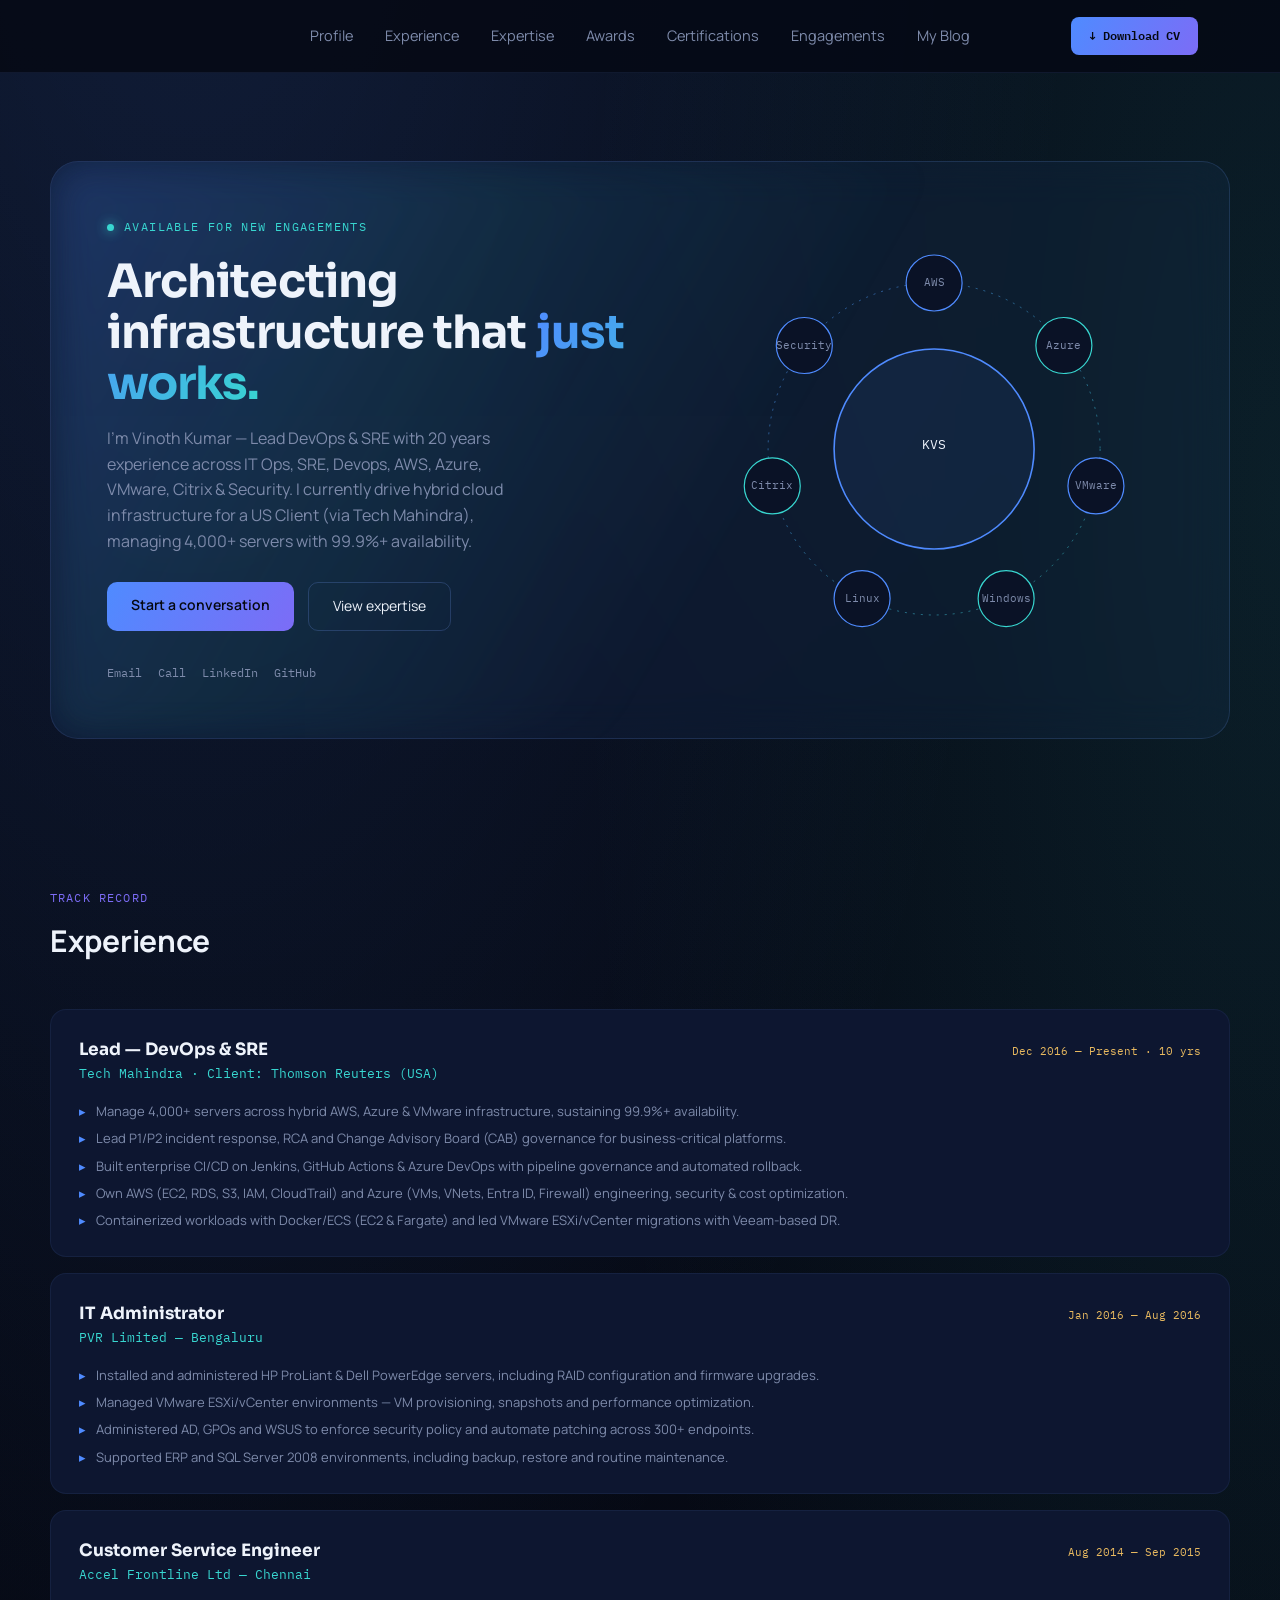
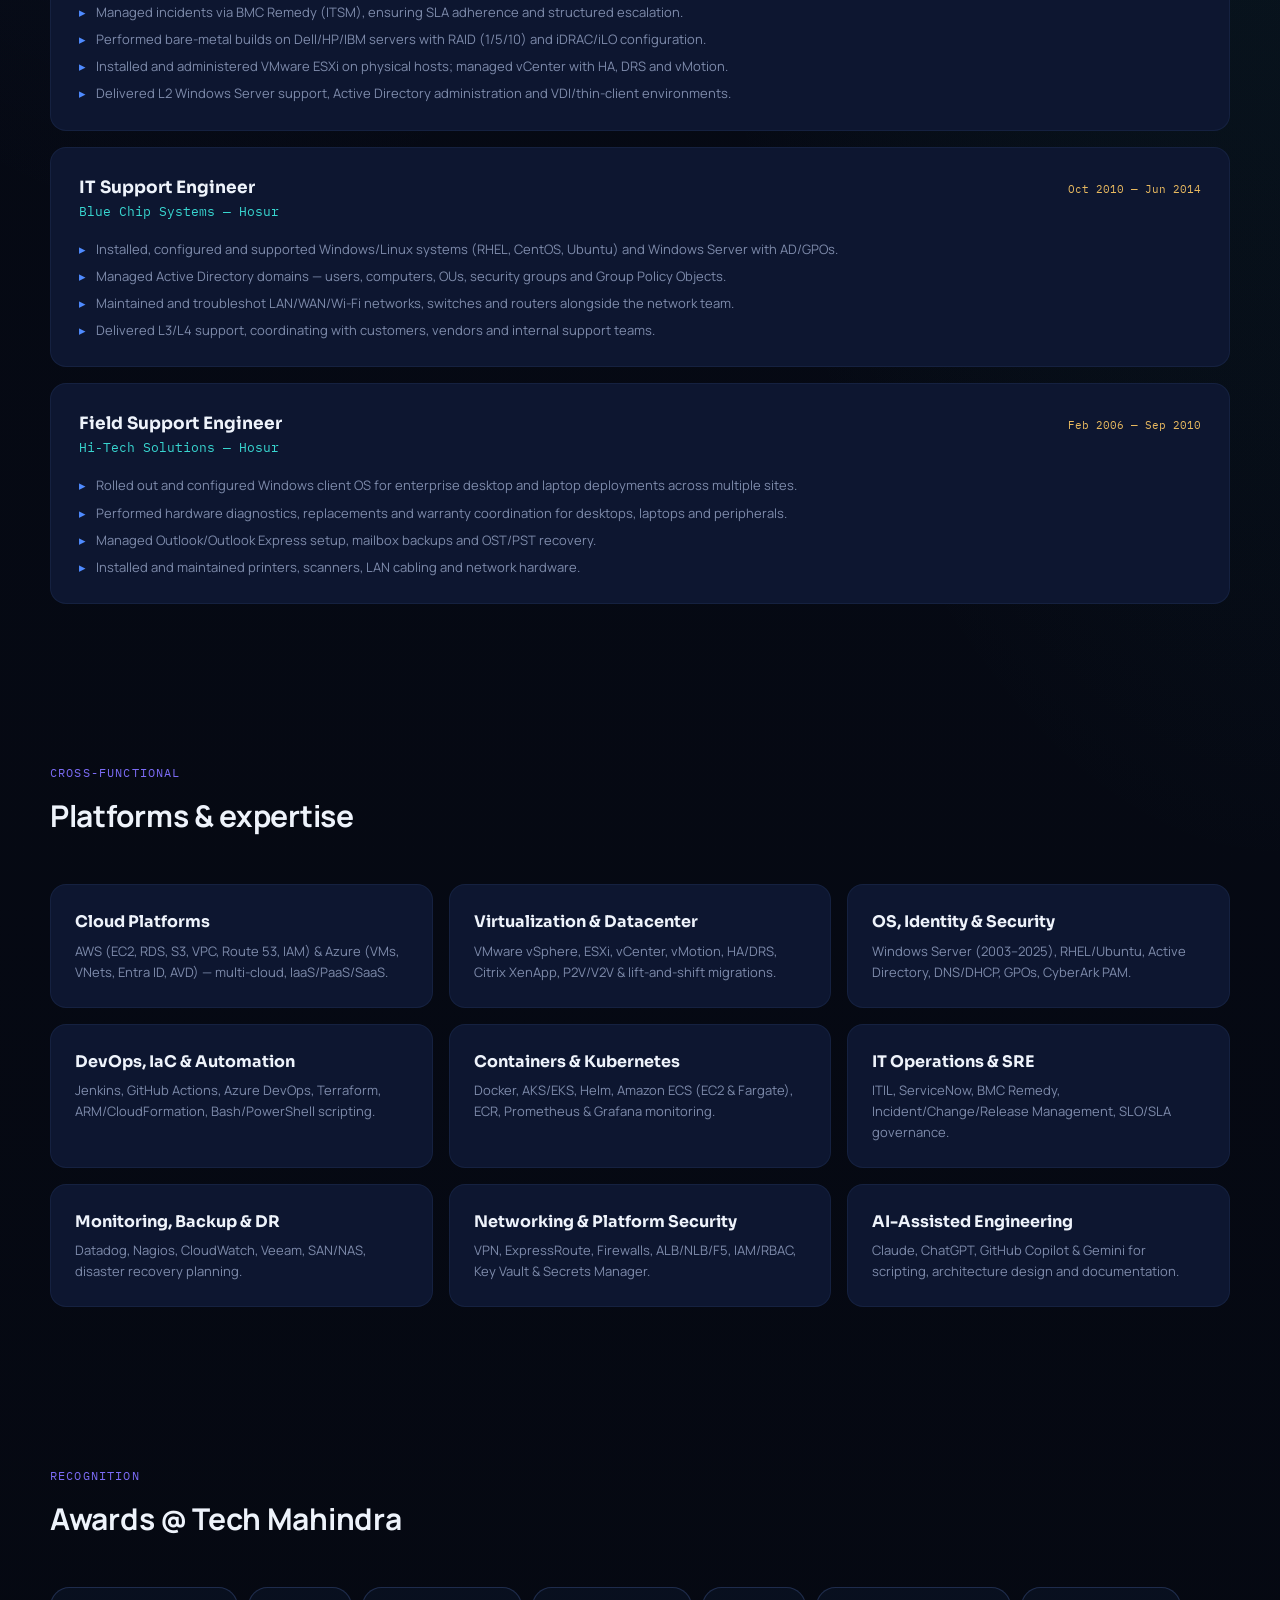
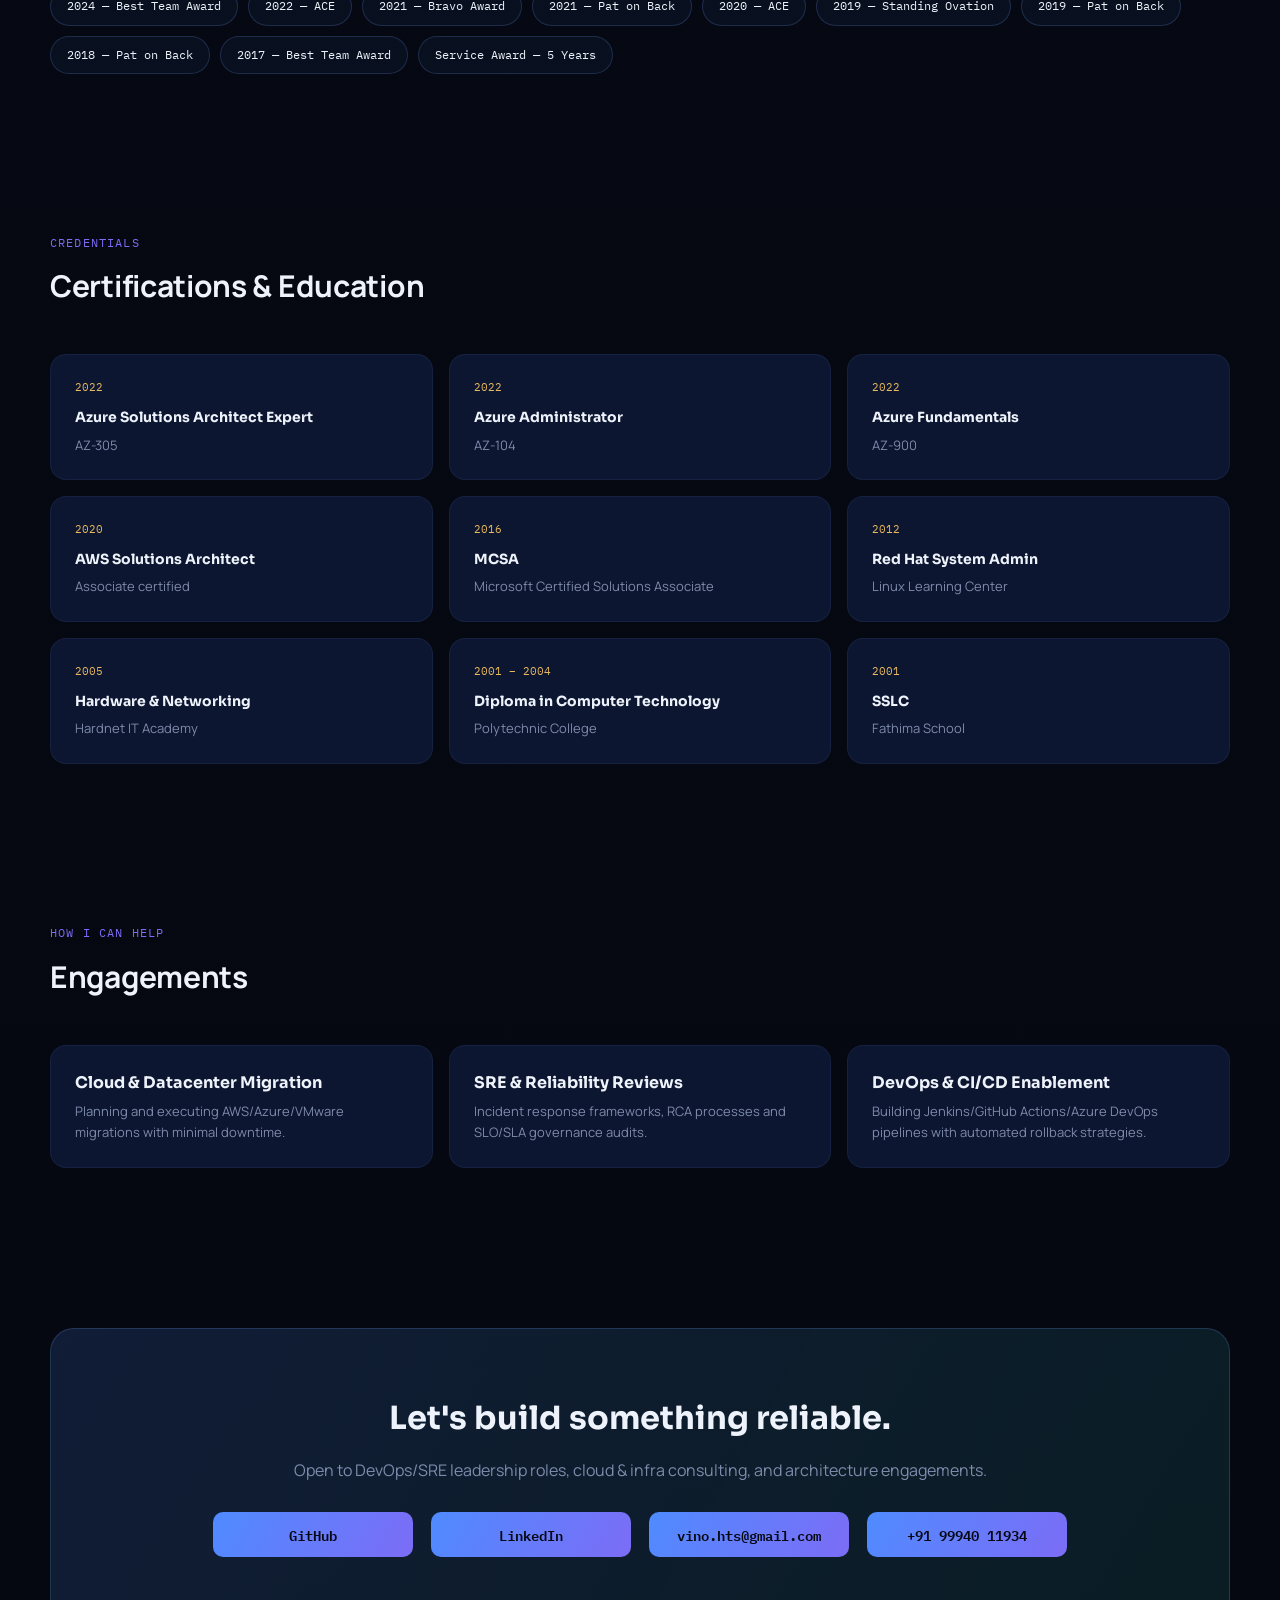
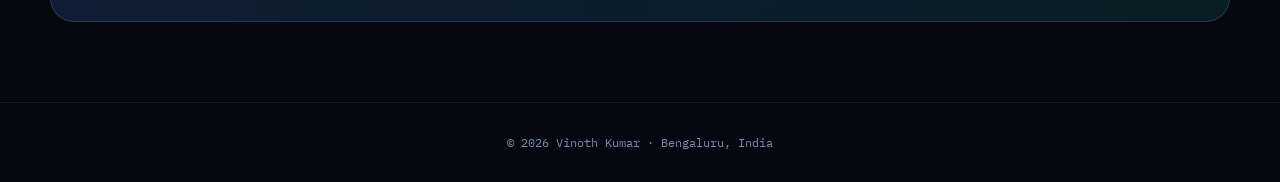
==== commit ae318801: "Merge remote repository" ====
--- a/index.html
+++ b/index.html
@@ -17,9 +17,9 @@
       <a href="#experience">Experience</a>
       <a href="#expertise">Expertise</a>
       <a href="#awards">Awards</a>
+      <a href="#about">Certifications</a>
       <a href="#engagements">Engagements</a>
-      <a href="#about">Certifications</a>
-      <a href="#blog">My Blog</a>
+      <a href="https://vino.co.in/blog/" target="_blank" rel="noopener">My Blog</a>
     </div>
     <a class="cv-btn" href="#">↓ Download CV</a>
   </div>
@@ -30,16 +30,16 @@
     <div>
       <div class="eyebrow">Available for new engagements</div>
       <h1>Architecting infrastructure that <span class="accent">just works.</span></h1>
-      <p class="hero-sub">I'm Vinoth Kumar — Lead, DevOps &amp; SRE with 20 years experience across IT Ops, SRE, Devops, AWS &amp; Azure,  VMware. I currently drive hybrid cloud infrastructure for a US Client (via Tech Mahindra), managing 4,000+ servers with 99.9%+ availability.</p>
+      <p class="hero-sub">I'm Vinoth Kumar — Lead DevOps &amp; SRE with 20 years experience across IT Ops, SRE, Devops, AWS, Azure, VMware, Citrix  &amp; Security. I currently drive hybrid cloud infrastructure for a US Client (via Tech Mahindra), managing 4,000+ servers with 99.9%+ availability.</p>
       <div class="hero-cta">
-        <a class="btn-primary" href="#about">Start a conversation</a>
+        <a class="btn-primary" href="#contact">Start a conversation</a>
         <a class="btn-ghost" href="#expertise">View expertise</a>
       </div>
       <div class="socials">
         <a href="mailto:vino.hts@gmail.com">Email</a>
         <a href="tel:+919994011934">Call</a>
-        <a href="#">LinkedIn</a>
-        <a href="#">GitHub</a>
+        <a href="https://www.linkedin.com/in/vinothkumar-shanmugam-6165664b/" target="_blank" rel="noopener">LinkedIn</a>
+        <a href="https://github.com/vinohts/" target="_blank" rel="noopener">GitHub</a>
       </div>
     </div>
     <div class="ring-wrap">
@@ -51,7 +51,7 @@
           </linearGradient>
         </defs>
         <circle cx="212" cy="212" r="166" fill="none" stroke="url(#ringGrad)" stroke-width="1" stroke-dasharray="2 6" opacity="0.5"/>
-        <circle cx="212" cy="212" r="83" fill="rgba(79,139,255,0.08)" stroke="#4f8bff" stroke-width="1.6"/>
+        <circle cx="212" cy="212" r="100" fill="rgba(79,139,255,0.08)" stroke="#4f8bff" stroke-width="1.6"/>
         <text x="212" y="212" text-anchor="middle" fill="#eef3fb" font-size="13" font-family="IBM Plex Mono">KVS</text>
         <g id="orbitNodes"></g>
       </svg>
@@ -187,18 +187,6 @@
   </div>
 </section>
 
-<section class="section wrap" id="engagements">
-  <div class="section-head">
-    <div class="section-eyebrow">How I can help</div>
-    <div class="section-title">Engagements</div>
-  </div>
-  <div class="grid-3">
-    <div class="panel" data-reveal><h3>Cloud &amp; Datacenter Migration</h3><p>Planning and executing AWS/Azure/VMware migrations with minimal downtime.</p></div>
-    <div class="panel" data-reveal><h3>SRE &amp; Reliability Reviews</h3><p>Incident response frameworks, RCA processes and SLO/SLA governance audits.</p></div>
-    <div class="panel" data-reveal><h3>DevOps &amp; CI/CD Enablement</h3><p>Building Jenkins/GitHub Actions/Azure DevOps pipelines with automated rollback strategies.</p></div>
-  </div>
-</section>
-
 <section class="section wrap" id="about">
   <div class="section-head">
     <div class="section-eyebrow">Credentials</div>
@@ -211,26 +199,34 @@
     <div class="panel" data-reveal><span class="tag">2020</span><h3 style="font-size:14px;">AWS Solutions Architect</h3><p>Associate certified</p></div>
     <div class="panel" data-reveal><span class="tag">2016</span><h3 style="font-size:14px;">MCSA</h3><p>Microsoft Certified Solutions Associate</p></div>
     <div class="panel" data-reveal><span class="tag">2012</span><h3 style="font-size:14px;">Red Hat System Admin</h3><p>Linux Learning Center</p></div>
-  </div>
-</section>
-
-<section class="section wrap" id="blog">
-  <div class="section-head">
-    <div class="section-eyebrow">Latest writing</div>
-    <div class="section-title">From the blog</div>
+    <div class="panel" data-reveal><span class="tag">2005</span><h3 style="font-size:14px;">Hardware &amp; Networking</h3><p>Hardnet IT Academy</p></div>
+    <div class="panel" data-reveal><span class="tag">2001 – 2004</span><h3 style="font-size:14px;">Diploma in Computer Technology</h3><p>Polytechnic College</p></div>
+    <div class="panel" data-reveal><span class="tag">2001</span><h3 style="font-size:14px;">SSLC</h3><p>Fathima School</p></div>
+  </div>
+</section>
+
+<section class="section wrap" id="engagements">
+  <div class="section-head">
+    <div class="section-eyebrow">How I can help</div>
+    <div class="section-title">Engagements</div>
   </div>
   <div class="grid-3">
-    <div class="panel" data-reveal><span class="tag">AZURE</span><h3>Cutting cloud spend without cutting corners</h3><p>6 min read</p></div>
-    <div class="panel" data-reveal><span class="tag">VMWARE</span><h3>Lessons from a 200-VM migration</h3><p>8 min read</p></div>
-    <div class="panel" data-reveal><span class="tag">SECURITY</span><h3>A practical checklist for compliance audits</h3><p>5 min read</p></div>
-  </div>
-</section>
-
-<section class="section wrap">
+    <div class="panel" data-reveal><h3>Cloud &amp; Datacenter Migration</h3><p>Planning and executing AWS/Azure/VMware migrations with minimal downtime.</p></div>
+    <div class="panel" data-reveal><h3>SRE &amp; Reliability Reviews</h3><p>Incident response frameworks, RCA processes and SLO/SLA governance audits.</p></div>
+    <div class="panel" data-reveal><h3>DevOps &amp; CI/CD Enablement</h3><p>Building Jenkins/GitHub Actions/Azure DevOps pipelines with automated rollback strategies.</p></div>
+  </div>
+</section>
+
+<section class="section wrap" id="contact">
   <div class="cta-band" data-reveal>
     <h2>Let's build something reliable.</h2>
     <p>Open to DevOps/SRE leadership roles, cloud &amp; infra consulting, and architecture engagements.</p>
-    <a class="btn-primary" href="mailto:vino.hts@gmail.com">Get in touch →</a>
+    <div class="contact-boxes">
+      <a class="contact-box" href="https://github.com/vinohts/" target="_blank" rel="noopener">GitHub</a>
+      <a class="contact-box" href="https://www.linkedin.com/in/vinothkumar-shanmugam-6165664b/" target="_blank" rel="noopener">LinkedIn</a>
+      <a class="contact-box" href="mailto:vino.hts@gmail.com">vino.hts@gmail.com</a>
+      <a class="contact-box" href="tel:+919994011934">+91 99940 11934</a>
+    </div>
   </div>
 </section>
 
--- a/css/style.css
+++ b/css/style.css
@@ -79,6 +79,22 @@
   }
   .eyebrow::before{content:''; width:7px; height:7px; border-radius:50%; background:var(--cyan); box-shadow:0 0 12px var(--cyan); animation:pulse 2s infinite;}
   @keyframes pulse{0%,100%{opacity:1;} 50%{opacity:0.4;}}
+
+  /* orbit animation for the platform circles around the center KVS circle */
+  @keyframes orbit{
+    from{ transform: rotate(0deg); }
+    to{ transform: rotate(360deg); }
+  }
+  @keyframes counter-orbit{
+    from{ transform: rotate(0deg); }
+    to{ transform: rotate(-360deg); }
+  }
+  /* pause the orbit on hover so labels are easy to read */
+  .ring-wrap:hover .orbit-node,
+  .ring-wrap:hover .orbit-counter{
+    animation-play-state: paused;
+  }
+
   h1{font-weight:700; font-size:46px; line-height:1.1; letter-spacing:-0.02em; margin-bottom:18px;}
   h1 .accent{background:linear-gradient(120deg, var(--blue), var(--cyan)); -webkit-background-clip:text; background-clip:text; color:transparent;}
   .hero-sub{color:var(--muted); font-size:16px; max-width:430px; margin-bottom:28px;}
@@ -125,6 +141,19 @@
   }
   .cta-band h2{font-size:32px; margin-bottom:14px;}
   .cta-band p{color:var(--muted); margin-bottom:28px;}
+  .contact-boxes{
+    display:flex; align-items:center; justify-content:center; gap:18px; flex-wrap:wrap;
+  }
+  .contact-box{
+    font-family:var(--mono); font-size:13.5px; font-weight:600; color:#050810;
+    width:200px; text-align:center;
+    padding:12px 16px; border-radius:10px; border:none;
+    background: linear-gradient(120deg, var(--blue), var(--indigo)); transition: all .2s;
+    white-space:nowrap; overflow:hidden; text-overflow:ellipsis;
+  }
+  .contact-box:hover{
+    transform:translateY(-2px); box-shadow:0 10px 30px rgba(79,139,255,0.35); filter:brightness(1.12);
+  }
 
   footer{border-top:1px solid rgba(120,160,255,0.1); padding:30px 0; text-align:center; color:var(--muted); font-size:12px; font-family:var(--mono);}
 
@@ -162,4 +191,4 @@
   @media(max-width:900px){
     .exp-item{padding:20px;}
     .exp-dates{font-size:10.5px;}
-  }+  }
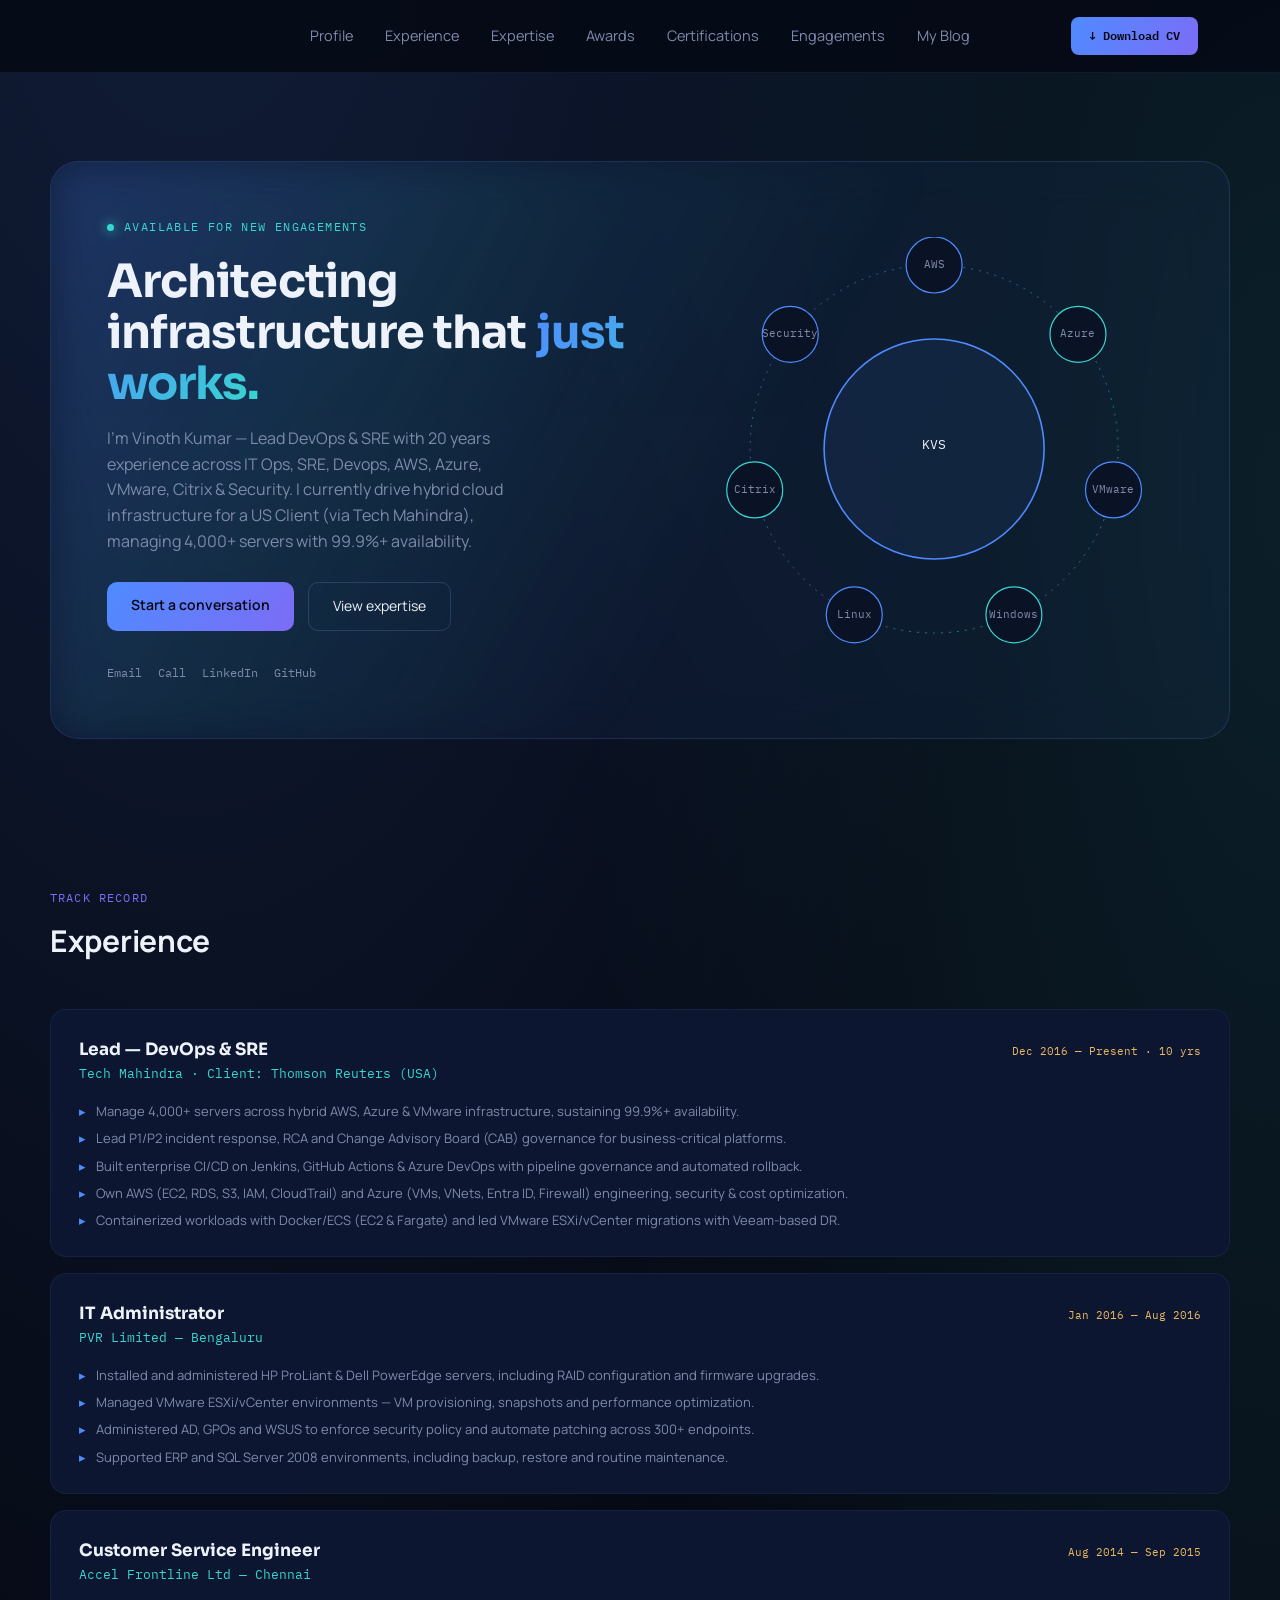
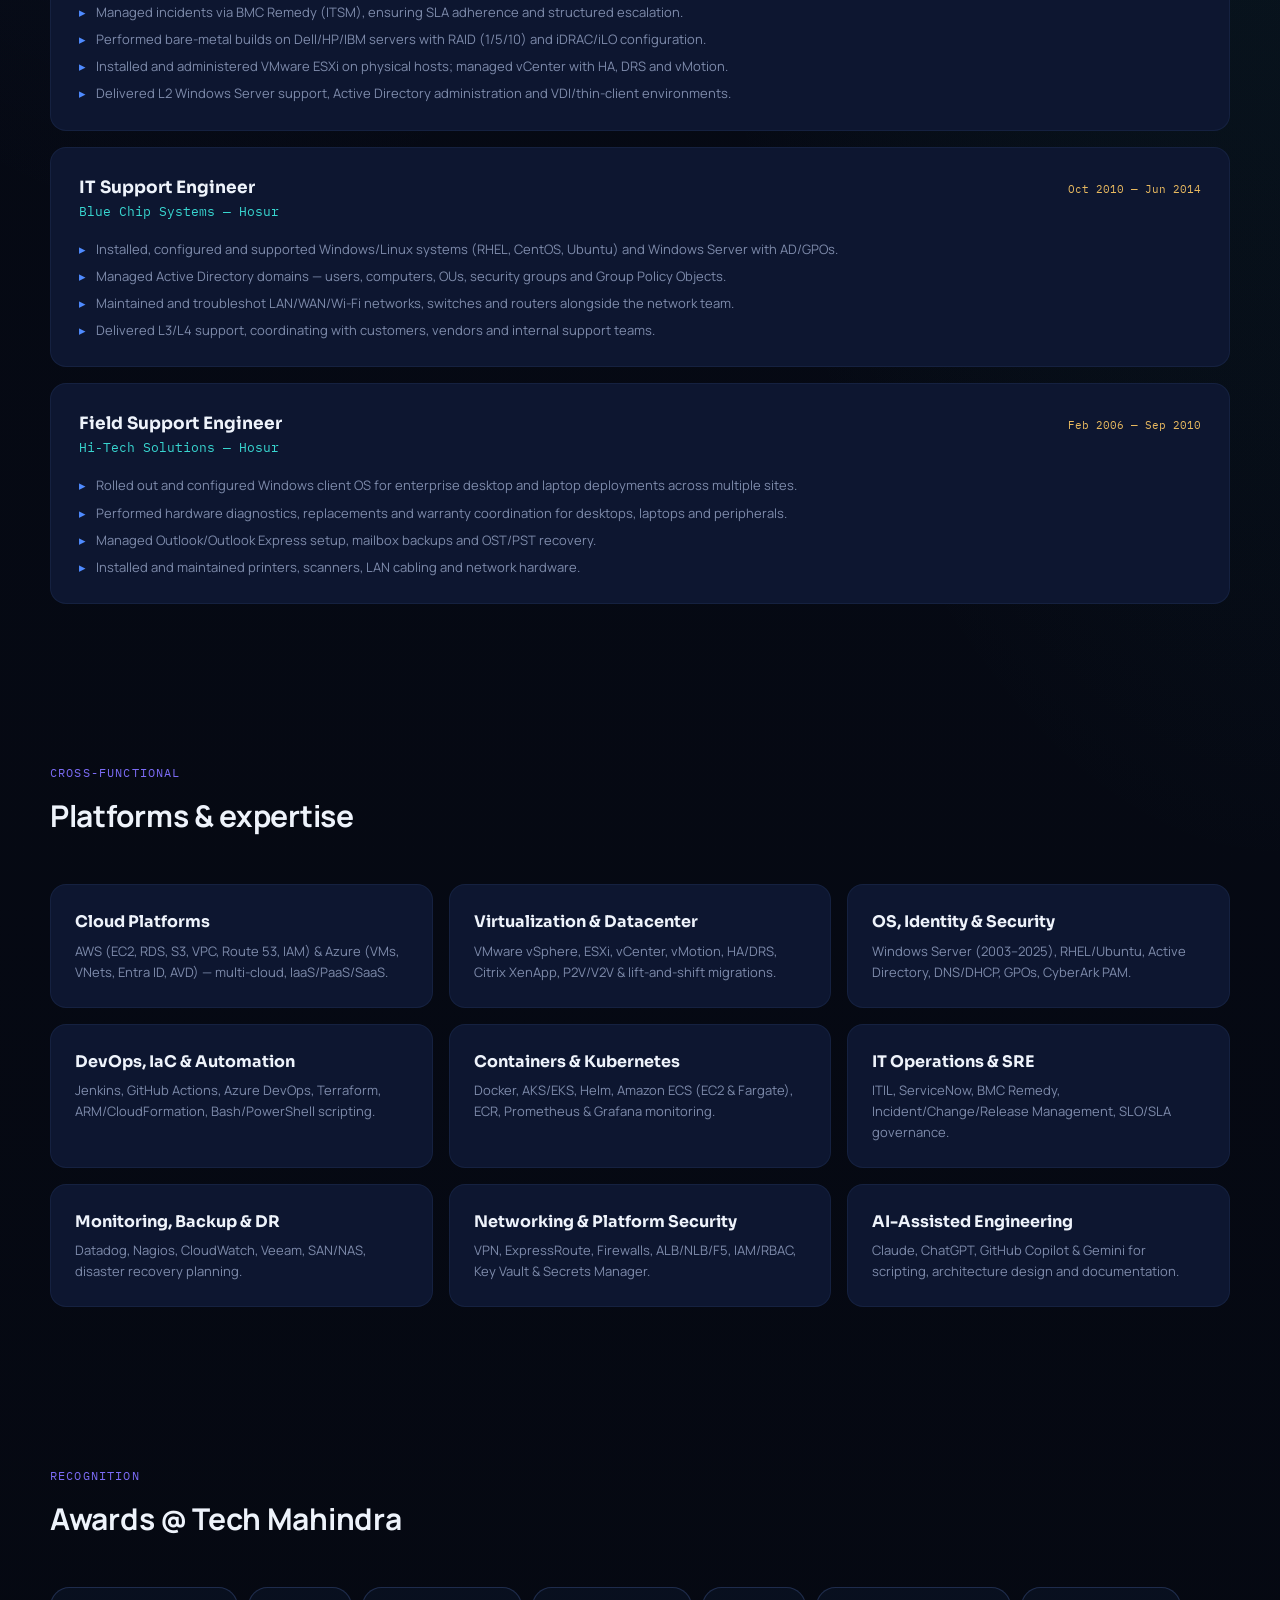
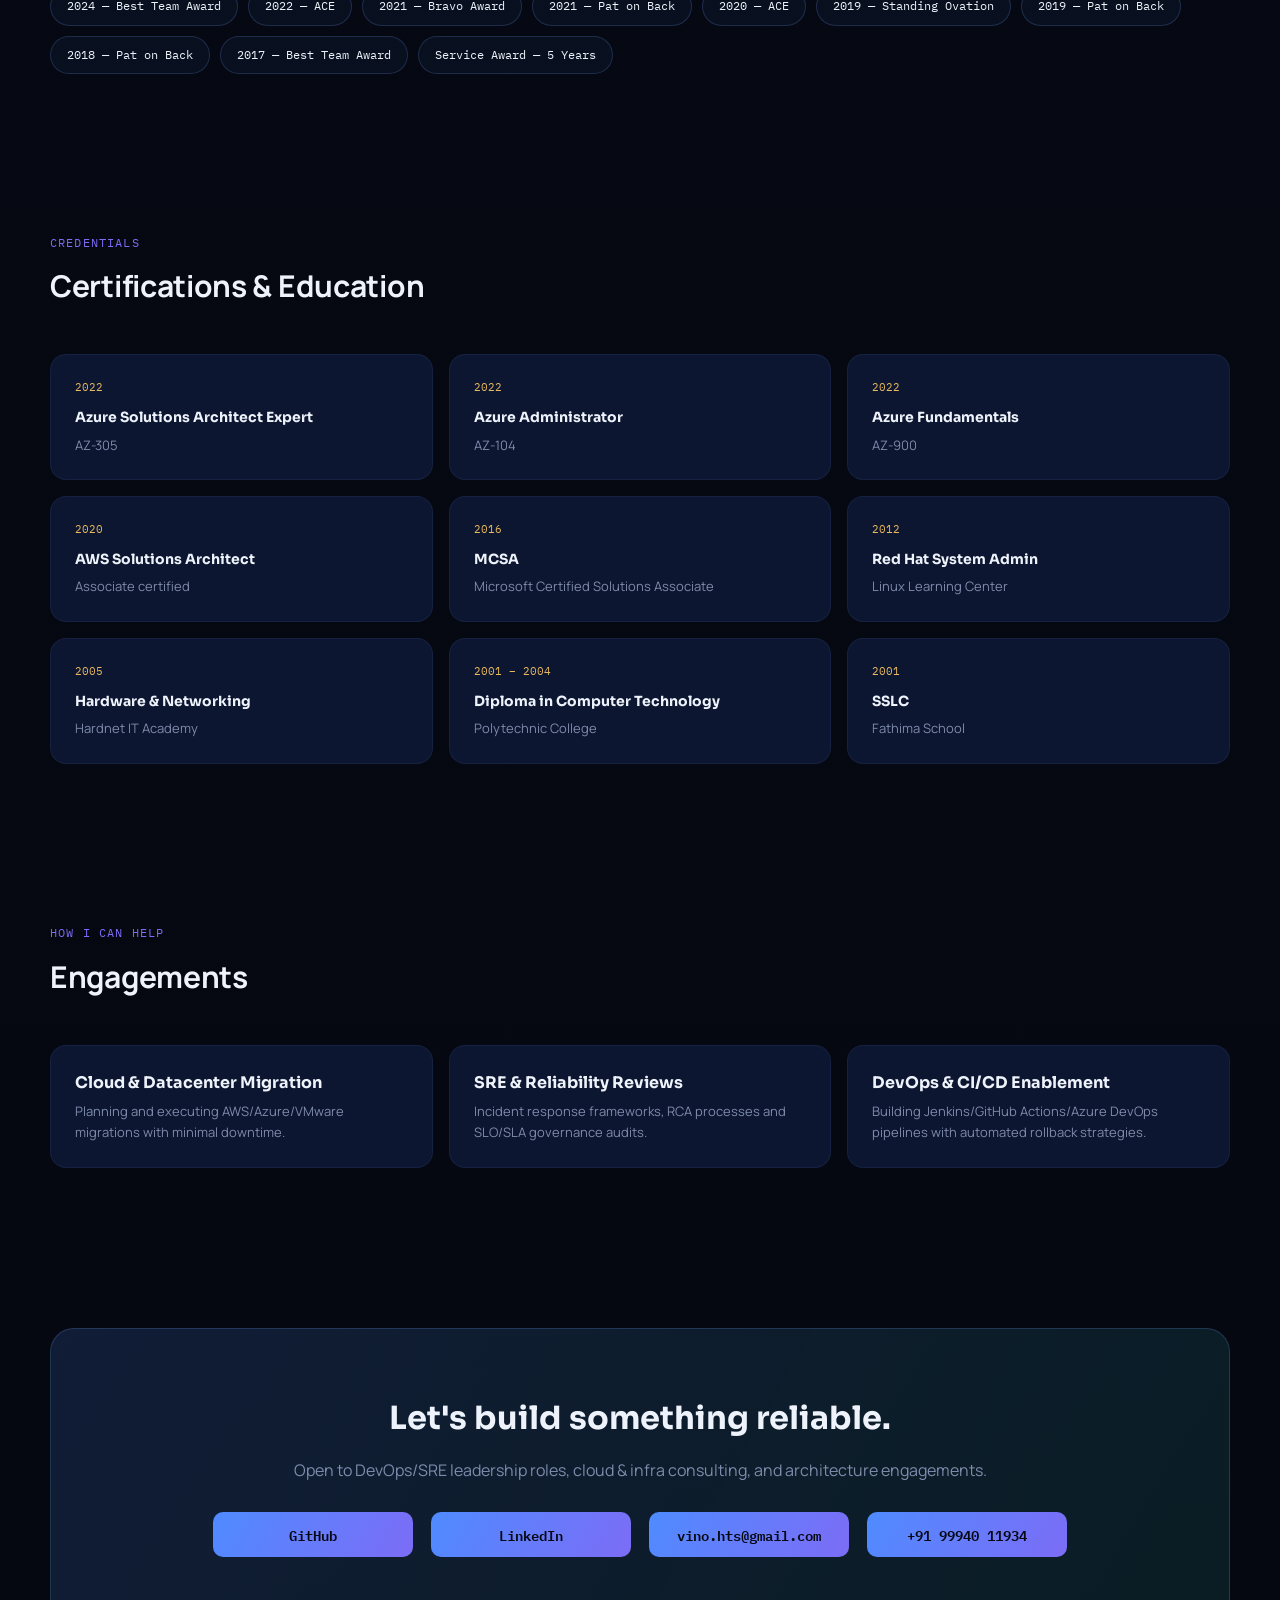
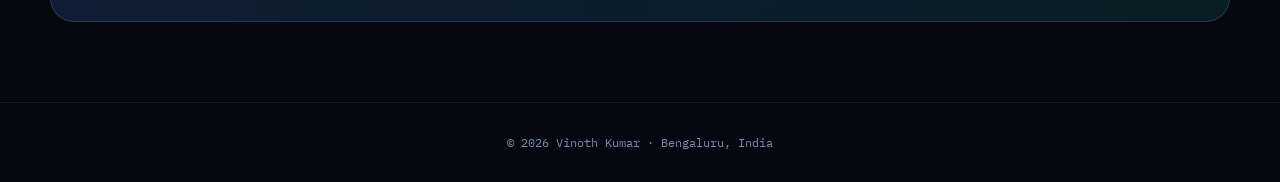
==== commit 9032292b: "Merge remote repository" ====
--- a/index.html
+++ b/index.html
@@ -50,8 +50,8 @@
             <stop offset="100%" stop-color="#38d6d0"/>
           </linearGradient>
         </defs>
-        <circle cx="212" cy="212" r="166" fill="none" stroke="url(#ringGrad)" stroke-width="1" stroke-dasharray="2 6" opacity="0.5"/>
-        <circle cx="212" cy="212" r="100" fill="rgba(79,139,255,0.08)" stroke="#4f8bff" stroke-width="1.6"/>
+        <circle cx="212" cy="212" r="184" fill="none" stroke="url(#ringGrad)" stroke-width="1" stroke-dasharray="2 6" opacity="0.5"/>
+        <circle cx="212" cy="212" r="110" fill="rgba(79,139,255,0.08)" stroke="#4f8bff" stroke-width="1.6"/>
         <text x="212" y="212" text-anchor="middle" fill="#eef3fb" font-size="13" font-family="IBM Plex Mono">KVS</text>
         <g id="orbitNodes"></g>
       </svg>
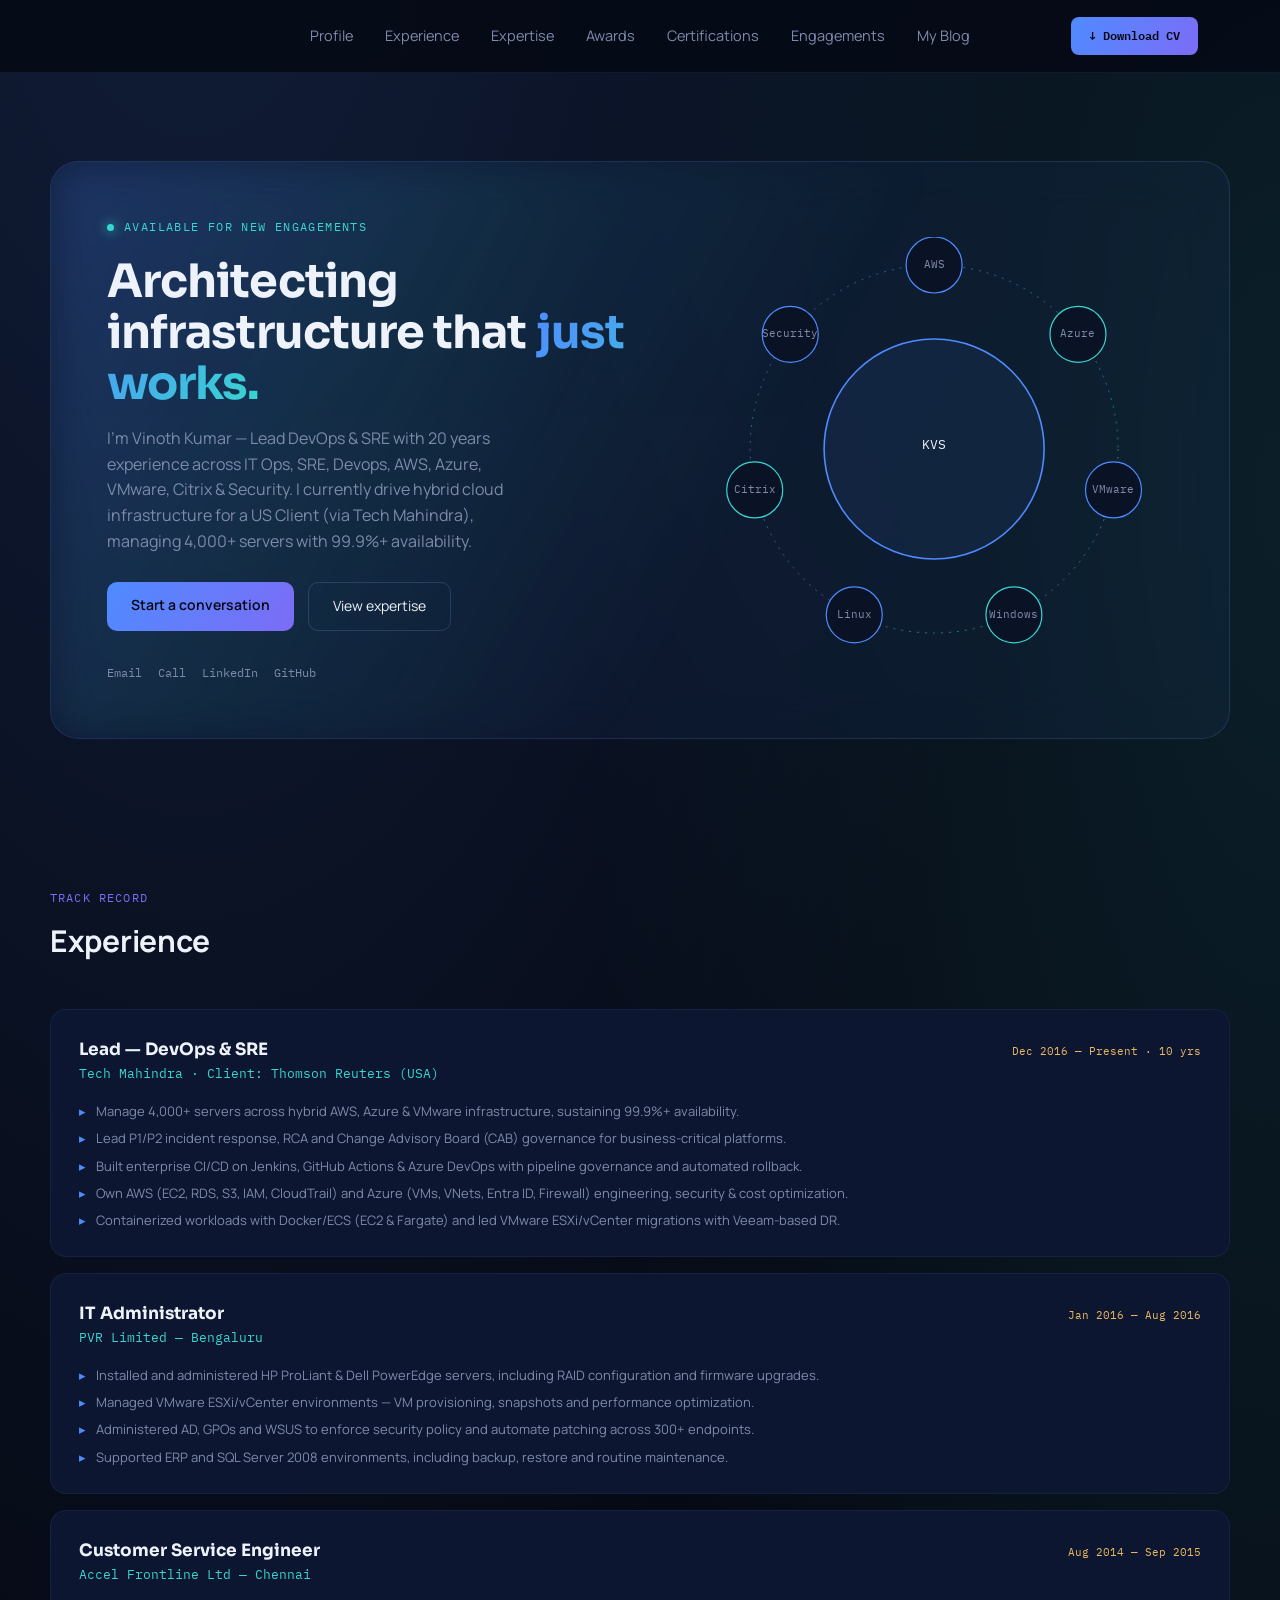
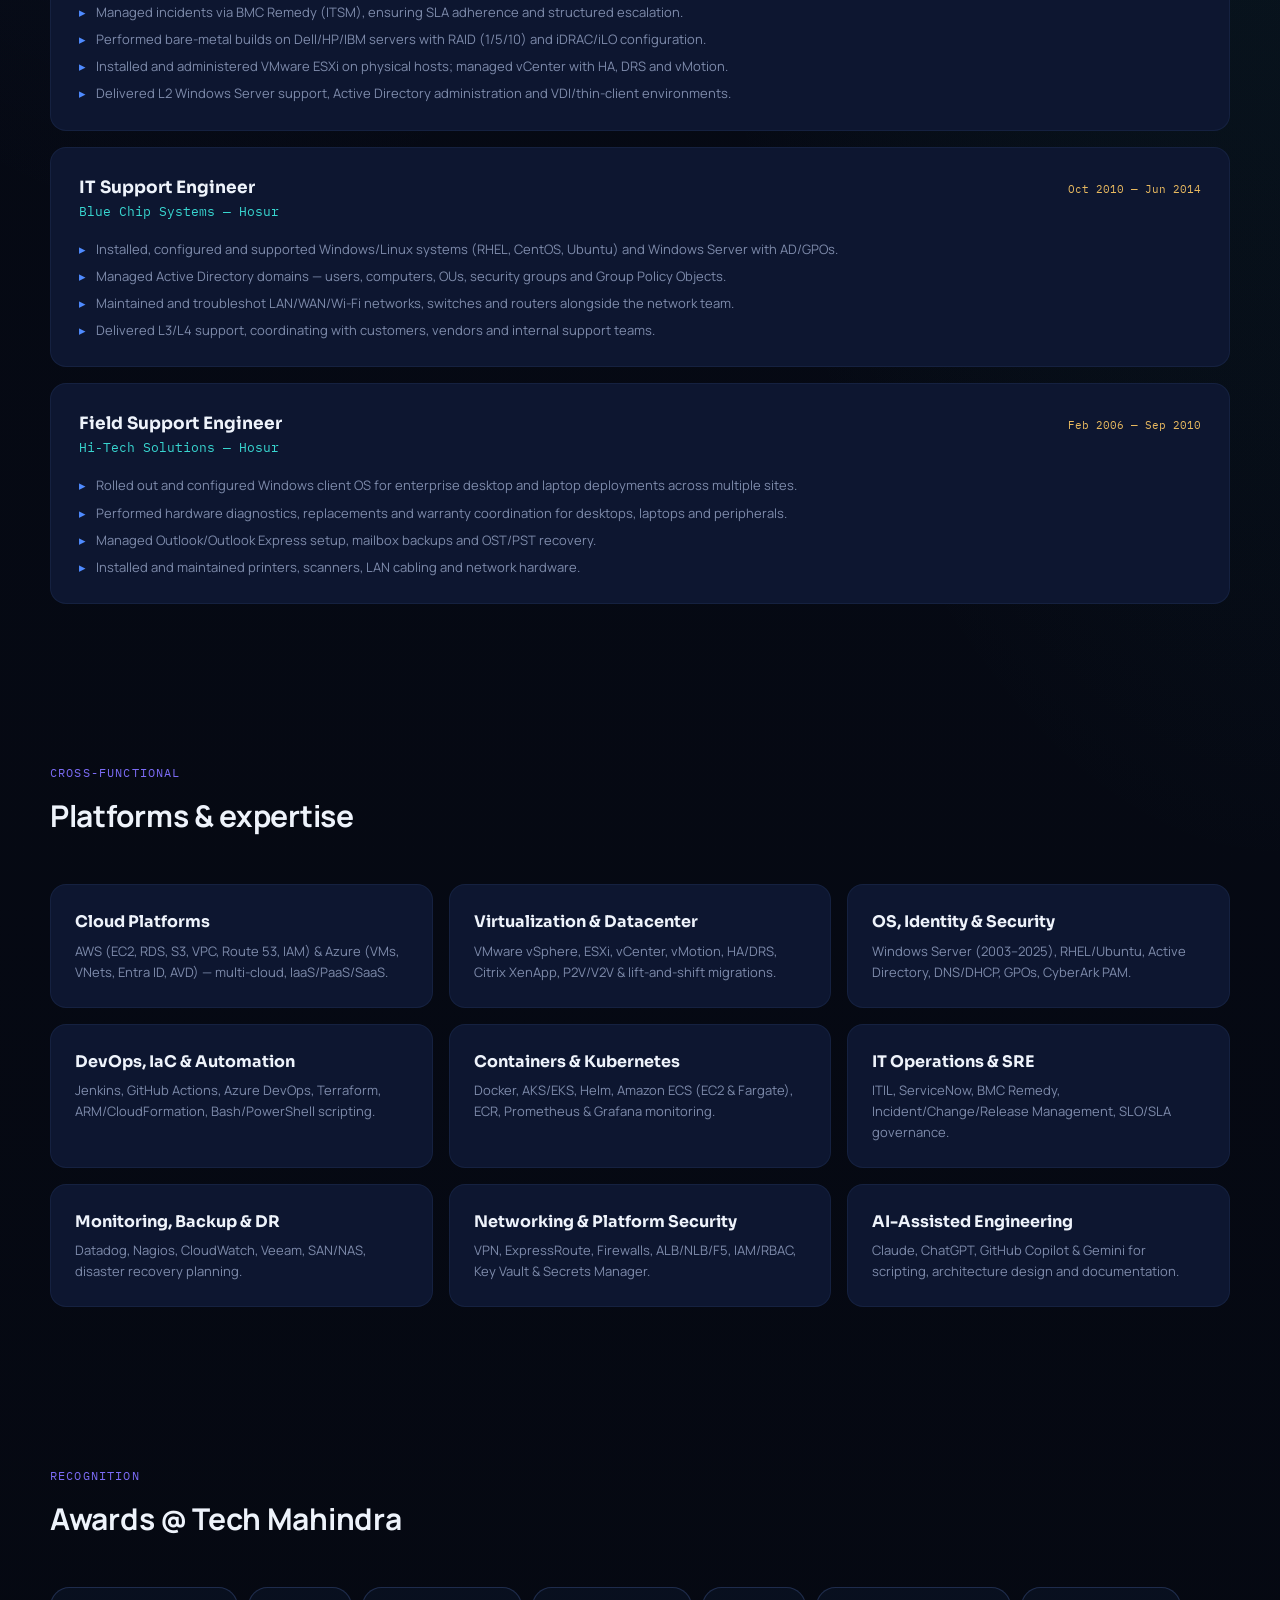
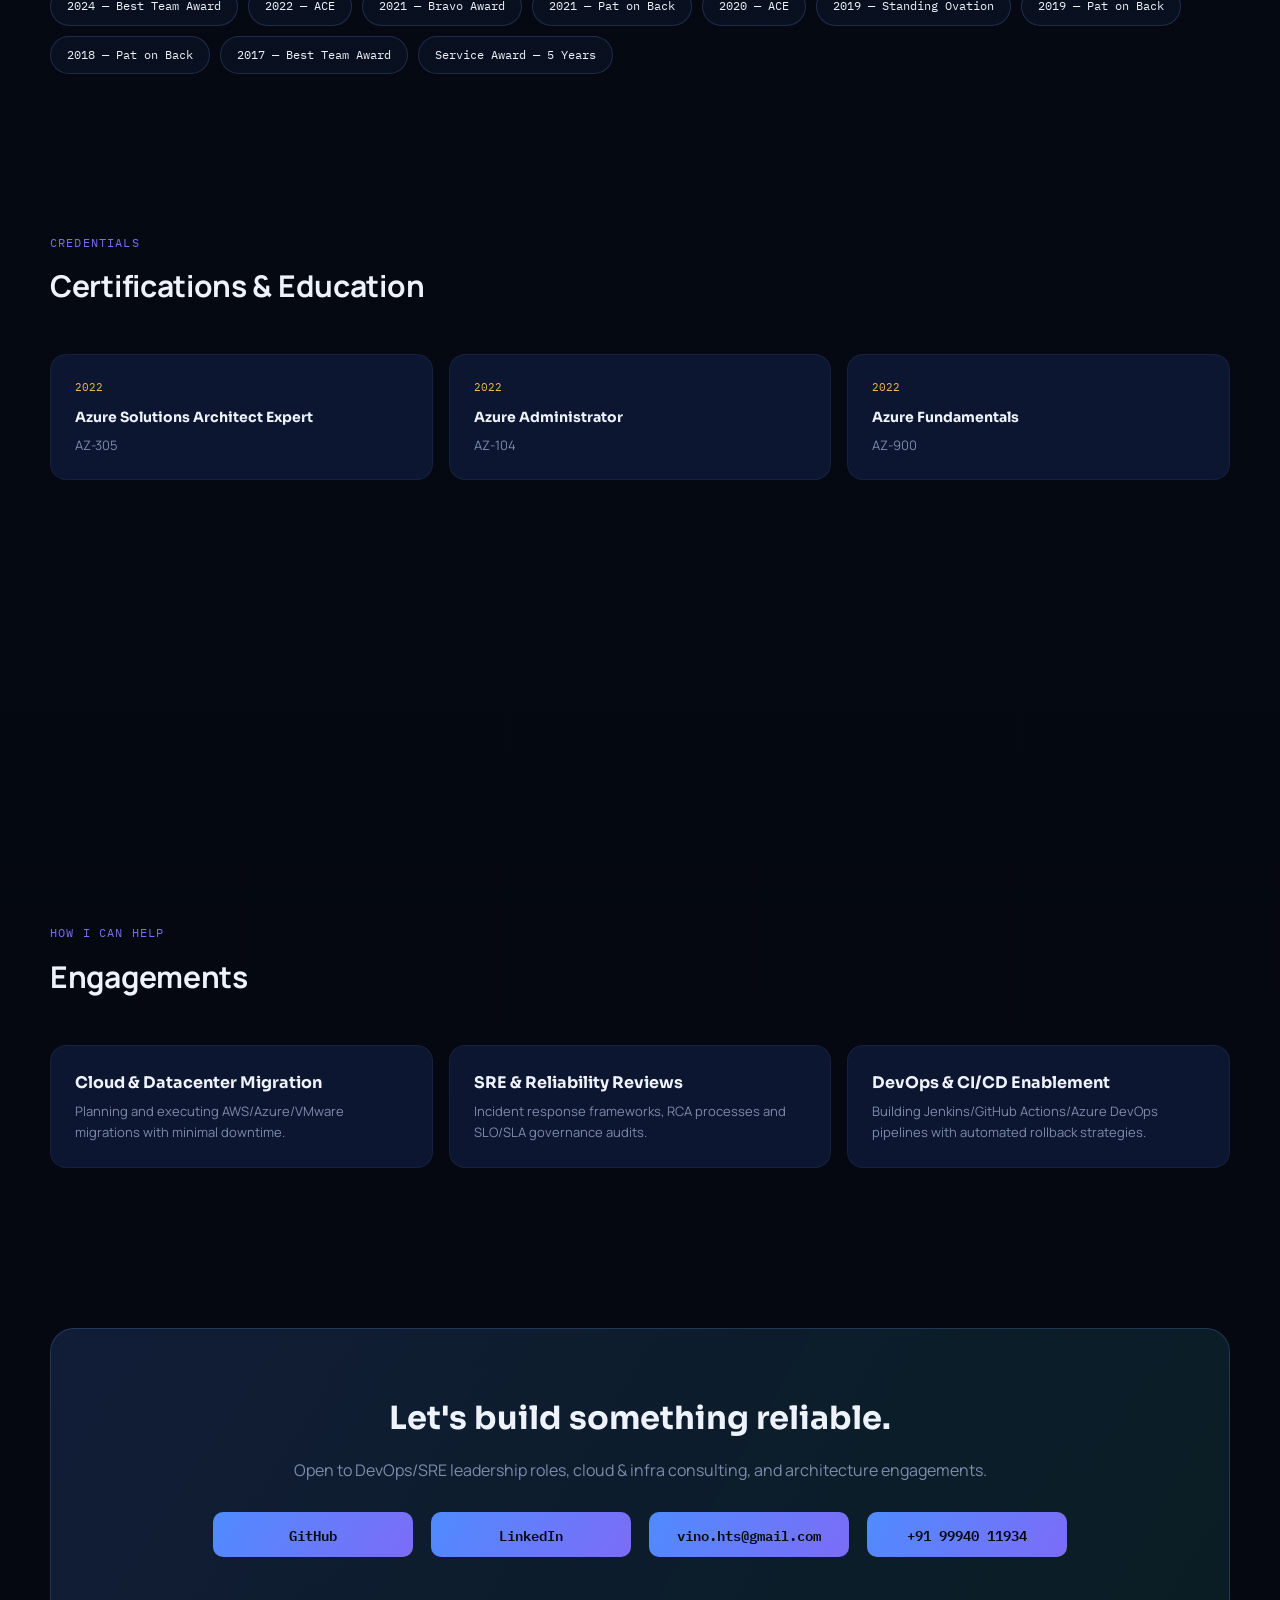
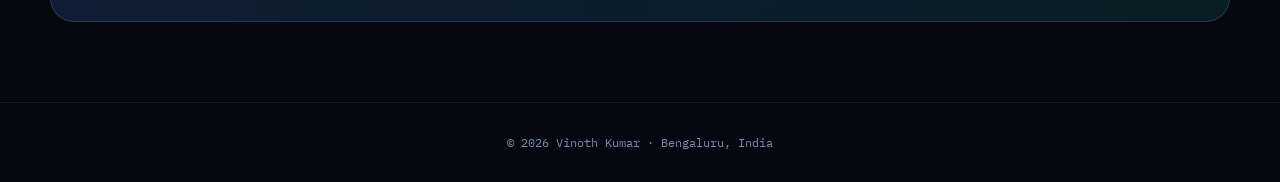
==== commit 5084ae18: "Merge remote repository" ====
--- a/index.html
+++ b/index.html
@@ -12,7 +12,7 @@
 
 <nav>
   <div class="wrap">
-    <div class="navlinks">
+    <div class="navlinks" id="navLinks">
       <a href="#profile">Profile</a>
       <a href="#experience">Experience</a>
       <a href="#expertise">Expertise</a>
@@ -22,6 +22,9 @@
       <a href="https://vino.co.in/blog/" target="_blank" rel="noopener">My Blog</a>
     </div>
     <a class="cv-btn" href="#">↓ Download CV</a>
+    <button class="hamburger" id="hamburgerBtn" aria-label="Toggle menu" aria-expanded="false">
+      <span></span><span></span><span></span>
+    </button>
   </div>
 </nav>
 
--- a/css/style.css
+++ b/css/style.css
@@ -56,6 +56,19 @@
   }
   .cv-btn:hover{filter:brightness(1.12);}
 
+  /* hamburger button — hidden on desktop, shown only on mobile */
+  .hamburger{
+    display:none; flex-direction:column; justify-content:center; gap:5px;
+    width:32px; height:32px; background:none; border:none; cursor:pointer; padding:0;
+  }
+  .hamburger span{
+    display:block; width:100%; height:2px; background:var(--text); border-radius:2px;
+    transition: transform .25s ease, opacity .25s ease;
+  }
+  .hamburger.open span:nth-child(1){ transform: translateY(7px) rotate(45deg); }
+  .hamburger.open span:nth-child(2){ opacity:0; }
+  .hamburger.open span:nth-child(3){ transform: translateY(-7px) rotate(-45deg); }
+
   /* HERO — this is where glassmorphism + gradient concentrate */
   .hero{padding:88px 0 70px;}
   .hero-card{
@@ -161,7 +174,50 @@
     .hero-card{grid-template-columns:1fr; padding:32px;}
     h1{font-size:32px;}
     .grid-3, .grid-4{grid-template-columns:1fr 1fr;}
-    .navlinks{display:none;}
+
+    .hamburger{ display:flex; }
+    nav .wrap{ grid-template-columns: 1fr auto auto; }
+    .navlinks{
+      display:flex; flex-direction:column; gap:0;
+      position:absolute; top:72px; left:0; right:0;
+      background: rgba(6,10,22,0.98);
+      border-bottom:1px solid rgba(120,160,255,0.14);
+      max-height:0; overflow:hidden;
+      transition: max-height .3s ease;
+    }
+    .navlinks.open{ max-height:400px; }
+    .navlinks a{
+      padding:14px 32px; border-top:1px solid rgba(120,160,255,0.08);
+    }
+  }
+
+  /* phone-specific tuning */
+  @media(max-width:480px){
+    .wrap{ padding:0 18px; }
+    .hero{ padding:56px 0 40px; }
+    .hero-card{ padding:22px; border-radius:20px; }
+    h1{ font-size:26px; }
+    .hero-sub{ font-size:14.5px; max-width:100%; }
+    .hero-cta{ flex-direction:column; gap:10px; }
+    .btn-primary, .btn-ghost{ text-align:center; width:100%; }
+    .socials{ gap:12px; font-size:11px; }
+
+    .ring-wrap{ height:300px; }
+
+    .section{ padding:52px 0; }
+    .section-title{ font-size:24px; }
+
+    .grid-3, .grid-4{ grid-template-columns:1fr; }
+
+    .exp-item{ padding:18px; }
+    .exp-role{ font-size:15.5px; }
+    .exp-dates{ font-size:10px; }
+
+    .cta-band{ padding:40px 22px; }
+    .cta-band h2{ font-size:24px; }
+    .contact-box{ width:100%; }
+
+    .cv-btn{ display:none; }
   }
   [data-reveal]{opacity:0; transform:translateY(16px); transition:opacity .6s ease, transform .6s ease;}
   [data-reveal].in{opacity:1; transform:translateY(0);}
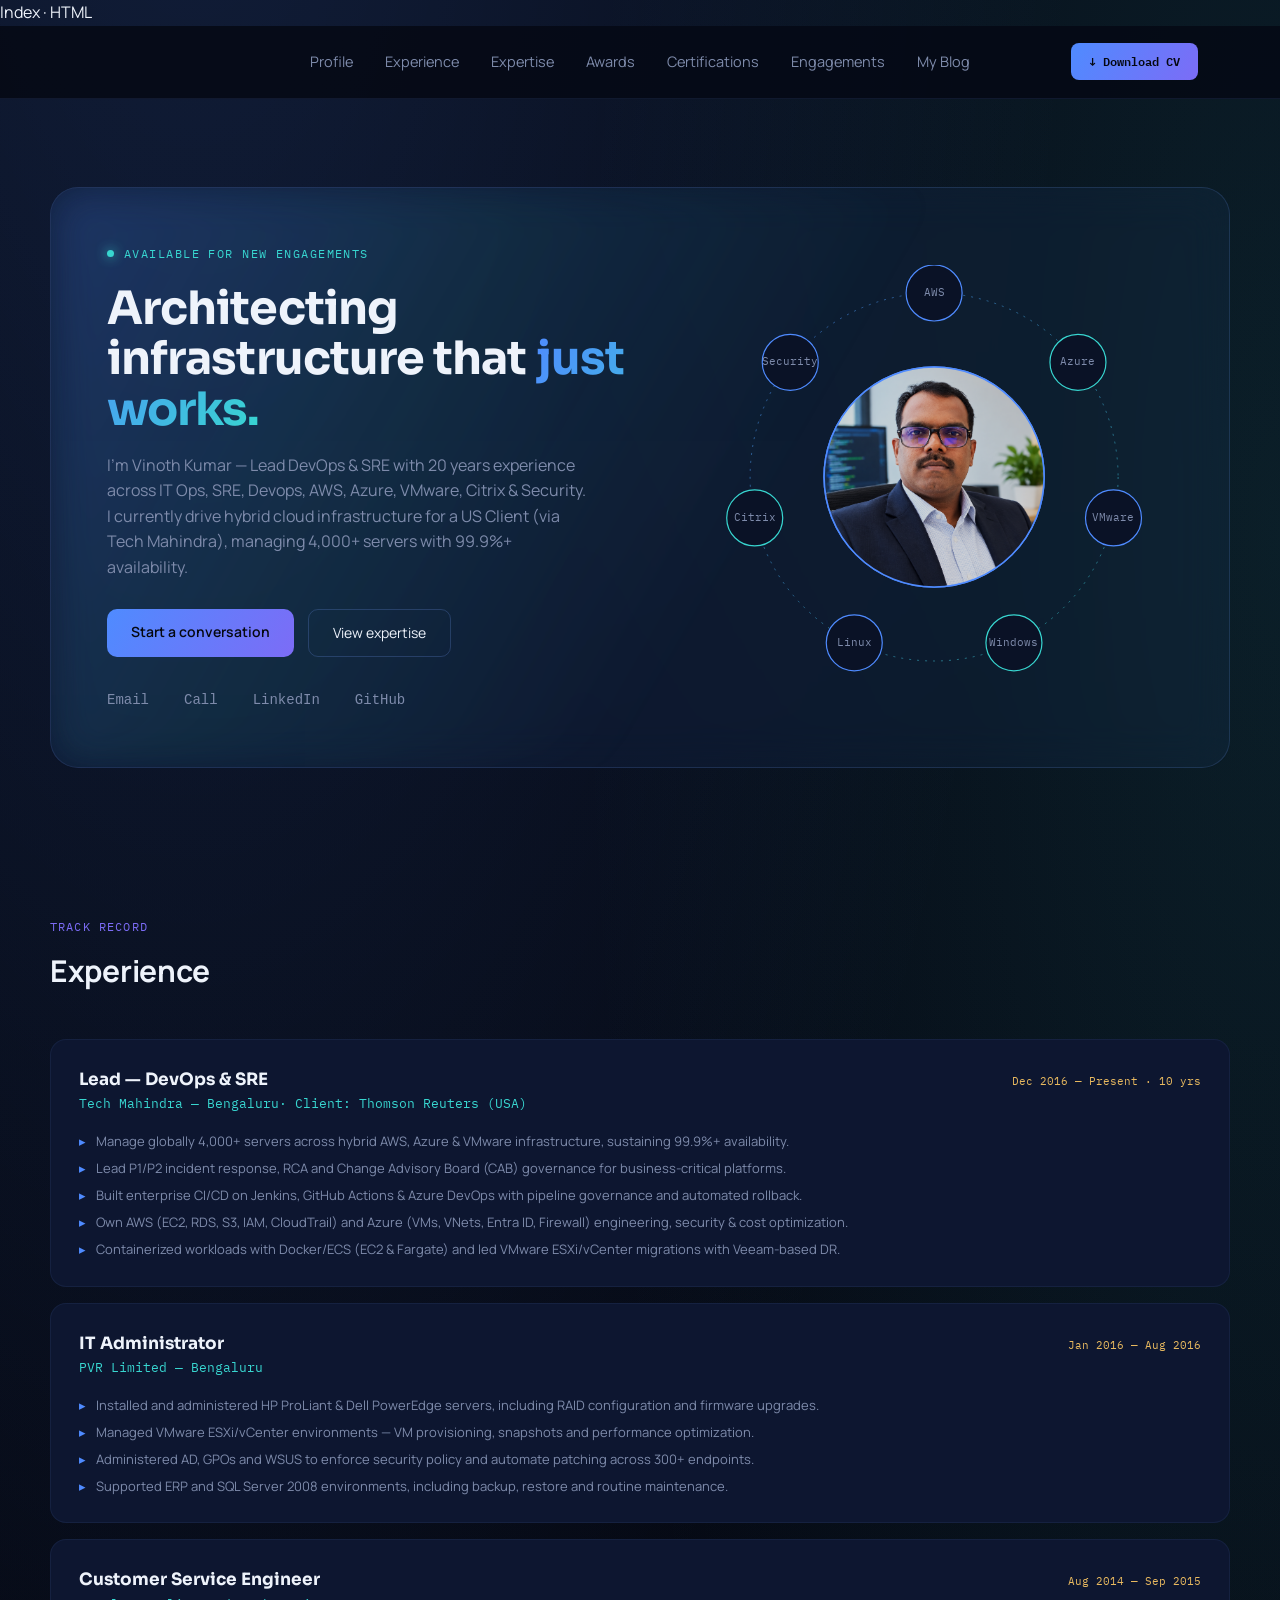
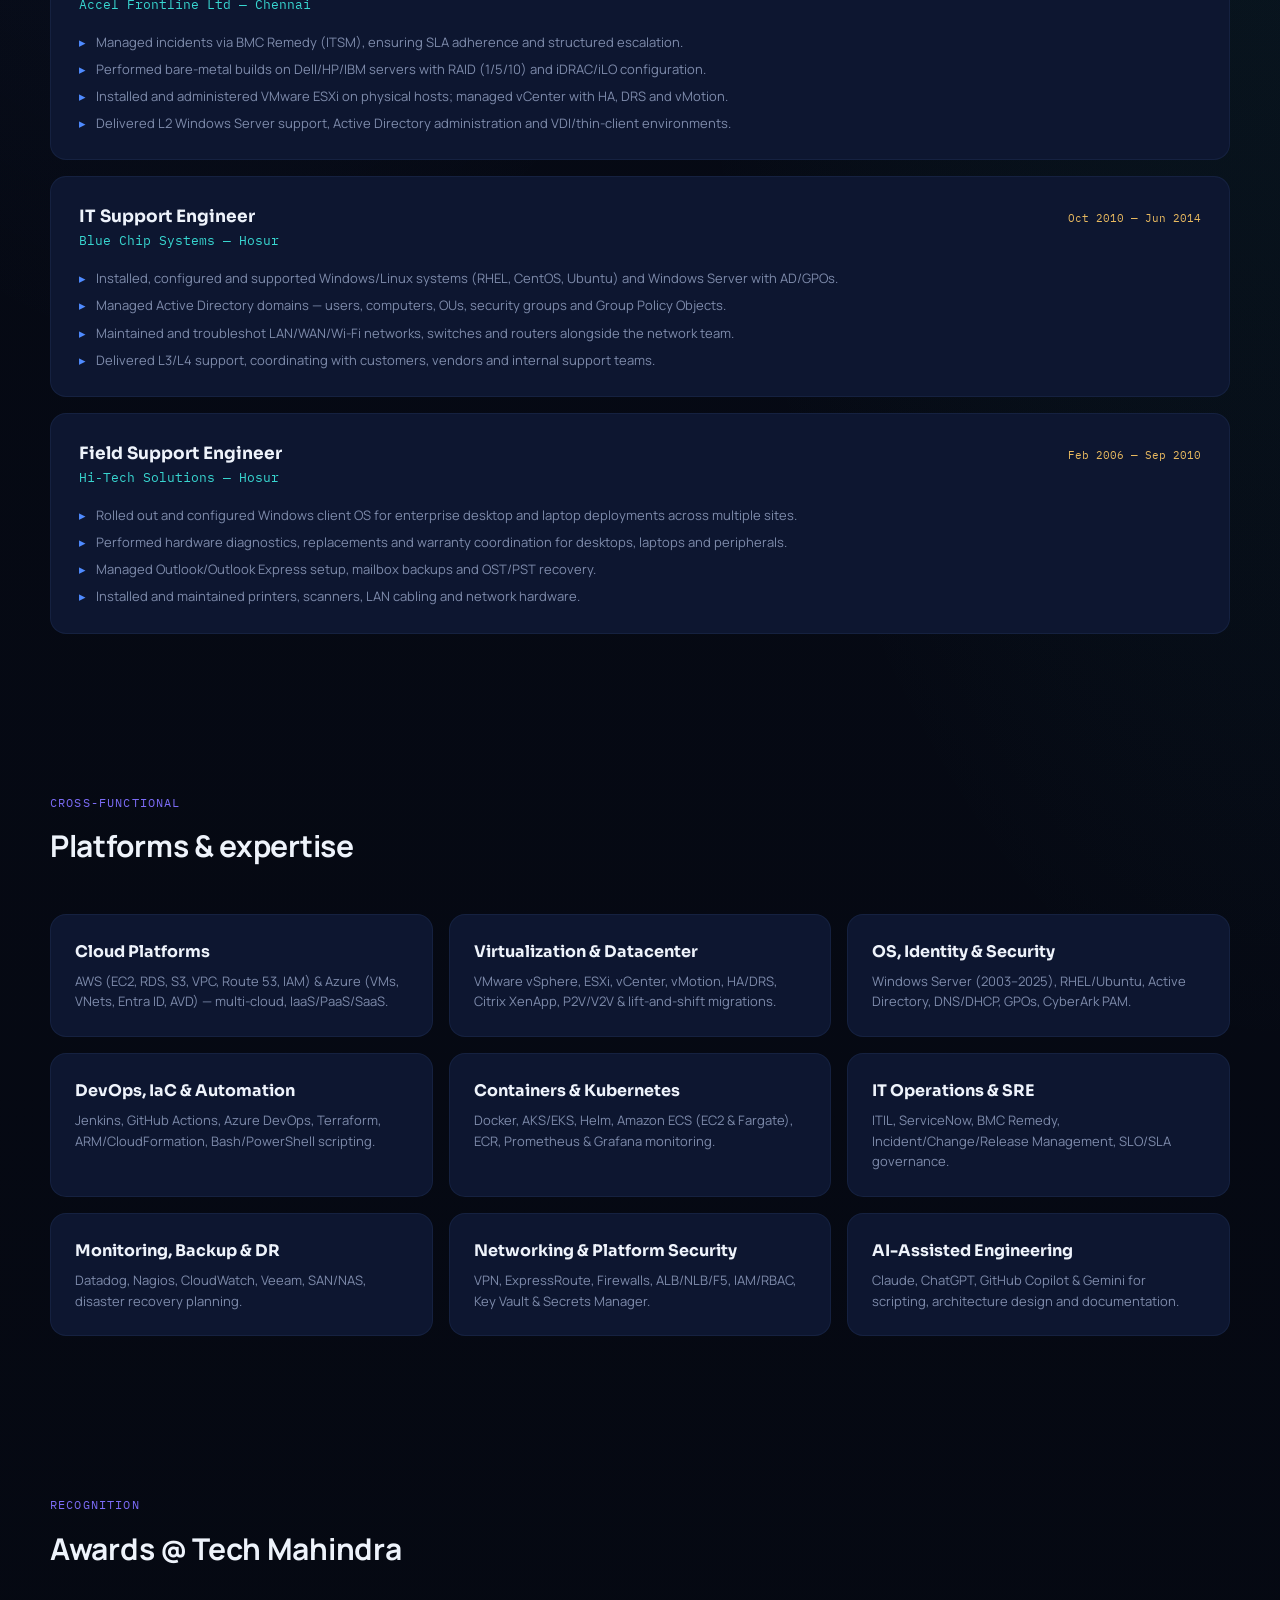
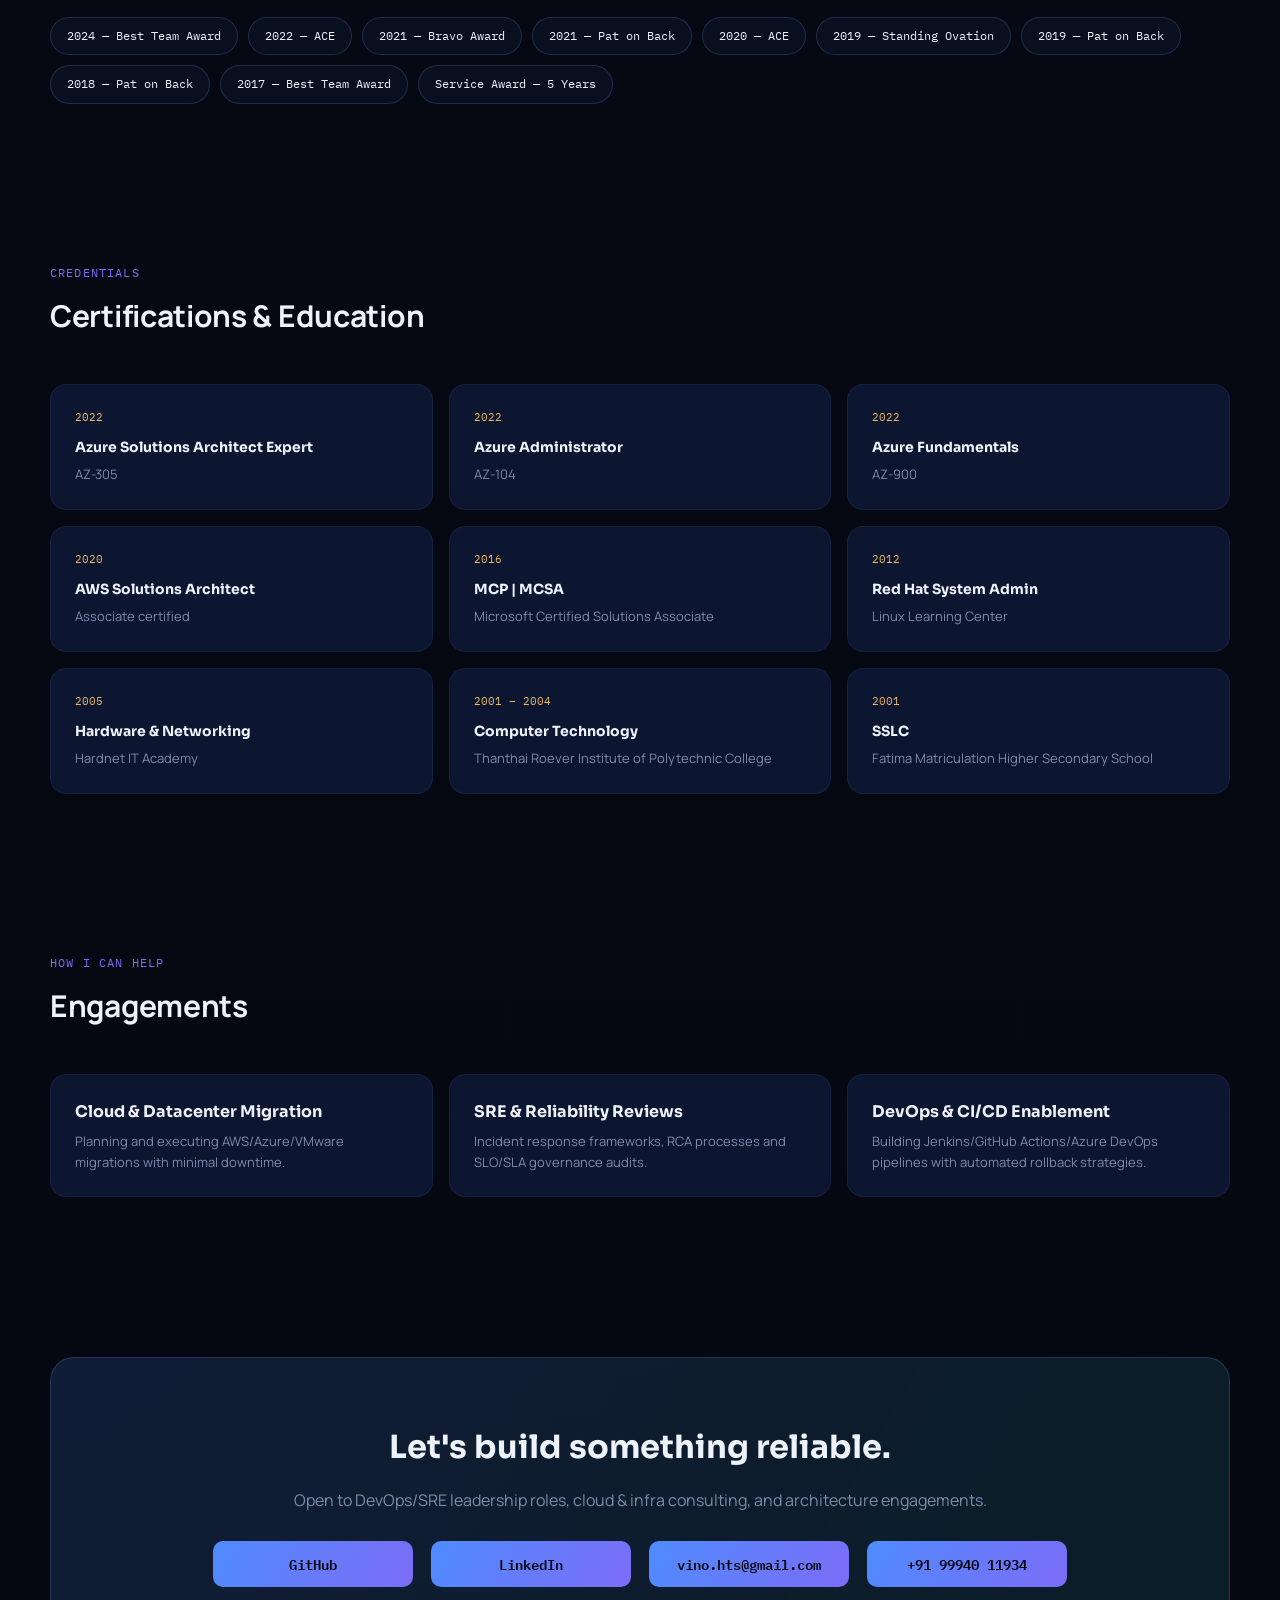
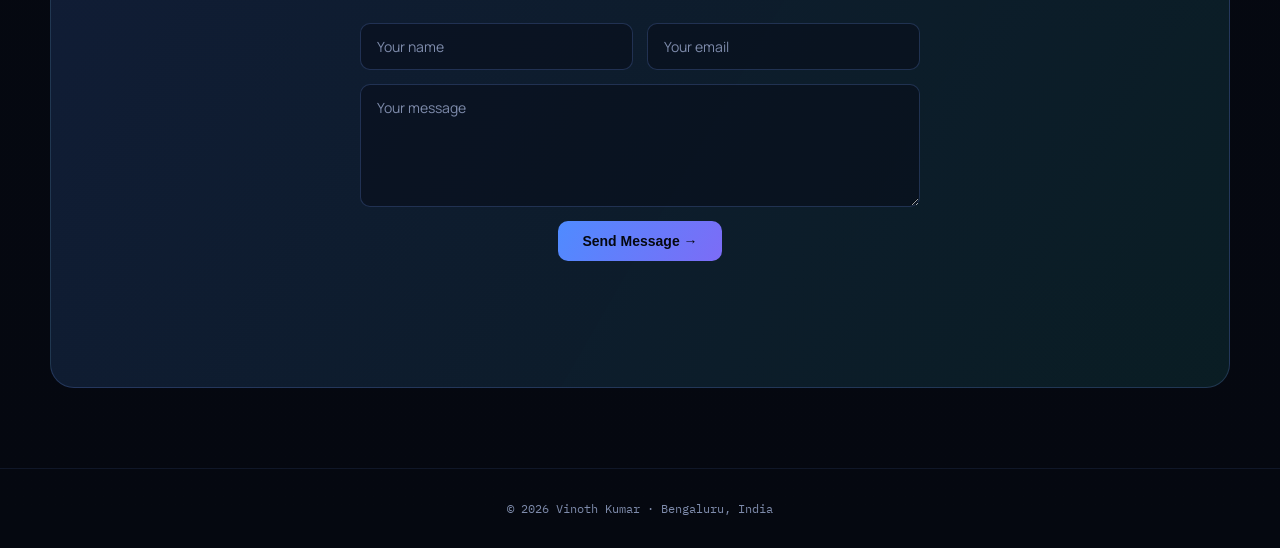
==== commit cf6bf5eb: "Merge remote repository" ====
--- a/index.html
+++ b/index.html
@@ -1,3 +1,6 @@
+
+
+Index · HTML
 <!DOCTYPE html>
 <html lang="en">
 <head>
@@ -9,7 +12,7 @@
 <link rel="stylesheet" href="css/style.css">
 </head>
 <body>
-
+ 
 <nav>
   <div class="wrap">
     <div class="navlinks" id="navLinks">
@@ -27,7 +30,7 @@
     </button>
   </div>
 </nav>
-
+ 
 <header class="hero wrap" id="profile">
   <div class="hero-card">
     <div>
@@ -54,38 +57,44 @@
           </linearGradient>
         </defs>
         <circle cx="212" cy="212" r="184" fill="none" stroke="url(#ringGrad)" stroke-width="1" stroke-dasharray="2 6" opacity="0.5"/>
+        <defs>
+          <clipPath id="photoClip">
+            <circle cx="212" cy="212" r="110"/>
+          </clipPath>
+        </defs>
         <circle cx="212" cy="212" r="110" fill="rgba(79,139,255,0.08)" stroke="#4f8bff" stroke-width="1.6"/>
-        <text x="212" y="212" text-anchor="middle" fill="#eef3fb" font-size="13" font-family="IBM Plex Mono">KVS</text>
+        <image href="images/vino-01.png" x="102" y="102" width="220" height="220" clip-path="url(#photoClip)" preserveAspectRatio="xMidYMid slice"/>
+        <circle cx="212" cy="212" r="110" fill="none" stroke="#4f8bff" stroke-width="1.6"/>
         <g id="orbitNodes"></g>
       </svg>
     </div>
   </div>
 </header>
-
+ 
 <section class="section wrap" id="experience">
   <div class="section-head">
     <div class="section-eyebrow">Track record</div>
     <div class="section-title">Experience</div>
   </div>
   <div class="exp-list">
-
+ 
     <div class="exp-item" data-reveal>
       <div class="exp-head">
         <div>
           <div class="exp-role">Lead — DevOps &amp; SRE</div>
-          <div class="exp-company">Tech Mahindra · Client: Thomson Reuters (USA)</div>
+          <div class="exp-company">Tech Mahindra — Bengaluru· Client: Thomson Reuters (USA)</div>
         </div>
         <div class="exp-dates">Dec 2016 — Present · 10 yrs</div>
       </div>
       <ul class="exp-bullets">
-        <li>Manage 4,000+ servers across hybrid AWS, Azure &amp; VMware infrastructure, sustaining 99.9%+ availability.</li>
+        <li>Manage globally 4,000+ servers across hybrid AWS, Azure &amp; VMware infrastructure, sustaining 99.9%+ availability.</li>
         <li>Lead P1/P2 incident response, RCA and Change Advisory Board (CAB) governance for business-critical platforms.</li>
         <li>Built enterprise CI/CD on Jenkins, GitHub Actions &amp; Azure DevOps with pipeline governance and automated rollback.</li>
         <li>Own AWS (EC2, RDS, S3, IAM, CloudTrail) and Azure (VMs, VNets, Entra ID, Firewall) engineering, security &amp; cost optimization.</li>
         <li>Containerized workloads with Docker/ECS (EC2 &amp; Fargate) and led VMware ESXi/vCenter migrations with Veeam-based DR.</li>
       </ul>
     </div>
-
+ 
     <div class="exp-item" data-reveal>
       <div class="exp-head">
         <div>
@@ -101,7 +110,7 @@
         <li>Supported ERP and SQL Server 2008 environments, including backup, restore and routine maintenance.</li>
       </ul>
     </div>
-
+ 
     <div class="exp-item" data-reveal>
       <div class="exp-head">
         <div>
@@ -117,7 +126,7 @@
         <li>Delivered L2 Windows Server support, Active Directory administration and VDI/thin-client environments.</li>
       </ul>
     </div>
-
+ 
     <div class="exp-item" data-reveal>
       <div class="exp-head">
         <div>
@@ -133,7 +142,7 @@
         <li>Delivered L3/L4 support, coordinating with customers, vendors and internal support teams.</li>
       </ul>
     </div>
-
+ 
     <div class="exp-item" data-reveal>
       <div class="exp-head">
         <div>
@@ -149,10 +158,10 @@
         <li>Installed and maintained printers, scanners, LAN cabling and network hardware.</li>
       </ul>
     </div>
-
-  </div>
-</section>
-
+ 
+  </div>
+</section>
+ 
 <section class="section wrap" id="expertise">
   <div class="section-head">
     <div class="section-eyebrow">Cross-functional</div>
@@ -170,7 +179,7 @@
     <div class="panel" data-reveal><h3>AI-Assisted Engineering</h3><p>Claude, ChatGPT, GitHub Copilot &amp; Gemini for scripting, architecture design and documentation.</p></div>
   </div>
 </section>
-
+ 
 <section class="section wrap" id="awards">
   <div class="section-head">
     <div class="section-eyebrow">Recognition</div>
@@ -189,7 +198,7 @@
     <span class="badge">Service Award — 5 Years</span>
   </div>
 </section>
-
+ 
 <section class="section wrap" id="about">
   <div class="section-head">
     <div class="section-eyebrow">Credentials</div>
@@ -200,14 +209,14 @@
     <div class="panel" data-reveal><span class="tag">2022</span><h3 style="font-size:14px;">Azure Administrator</h3><p>AZ-104</p></div>
     <div class="panel" data-reveal><span class="tag">2022</span><h3 style="font-size:14px;">Azure Fundamentals</h3><p>AZ-900</p></div>
     <div class="panel" data-reveal><span class="tag">2020</span><h3 style="font-size:14px;">AWS Solutions Architect</h3><p>Associate certified</p></div>
-    <div class="panel" data-reveal><span class="tag">2016</span><h3 style="font-size:14px;">MCSA</h3><p>Microsoft Certified Solutions Associate</p></div>
+    <div class="panel" data-reveal><span class="tag">2016</span><h3 style="font-size:14px;">MCP | MCSA</h3><p>Microsoft Certified Solutions Associate</p></div>
     <div class="panel" data-reveal><span class="tag">2012</span><h3 style="font-size:14px;">Red Hat System Admin</h3><p>Linux Learning Center</p></div>
     <div class="panel" data-reveal><span class="tag">2005</span><h3 style="font-size:14px;">Hardware &amp; Networking</h3><p>Hardnet IT Academy</p></div>
-    <div class="panel" data-reveal><span class="tag">2001 – 2004</span><h3 style="font-size:14px;">Diploma in Computer Technology</h3><p>Polytechnic College</p></div>
-    <div class="panel" data-reveal><span class="tag">2001</span><h3 style="font-size:14px;">SSLC</h3><p>Fathima School</p></div>
-  </div>
-</section>
-
+    <div class="panel" data-reveal><span class="tag">2001 – 2004</span><h3 style="font-size:14px;">Computer Technology</h3><p>Thanthai Roever Institute of Polytechnic College</p></div>
+    <div class="panel" data-reveal><span class="tag">2001</span><h3 style="font-size:14px;">SSLC</h3><p>Fatima Matriculation Higher Secondary School</p></div>
+  </div>
+</section>
+ 
 <section class="section wrap" id="engagements">
   <div class="section-head">
     <div class="section-eyebrow">How I can help</div>
@@ -219,24 +228,72 @@
     <div class="panel" data-reveal><h3>DevOps &amp; CI/CD Enablement</h3><p>Building Jenkins/GitHub Actions/Azure DevOps pipelines with automated rollback strategies.</p></div>
   </div>
 </section>
-
+ 
 <section class="section wrap" id="contact">
   <div class="cta-band" data-reveal>
     <h2>Let's build something reliable.</h2>
     <p>Open to DevOps/SRE leadership roles, cloud &amp; infra consulting, and architecture engagements.</p>
+ 
     <div class="contact-boxes">
       <a class="contact-box" href="https://github.com/vinohts/" target="_blank" rel="noopener">GitHub</a>
       <a class="contact-box" href="https://www.linkedin.com/in/vinothkumar-shanmugam-6165664b/" target="_blank" rel="noopener">LinkedIn</a>
       <a class="contact-box" href="mailto:vino.hts@gmail.com">vino.hts@gmail.com</a>
       <a class="contact-box" href="tel:+919994011934">+91 99940 11934</a>
     </div>
-  </div>
-</section>
-
+ 
+    <form class="contact-form" id="contactForm" action="contact.php" method="POST">
+      <div class="form-row">
+        <input type="text" name="name" id="name" placeholder="Your name" required>
+        <input type="email" name="email" id="email" placeholder="Your email" required>
+      </div>
+      <textarea name="message" id="message" rows="5" placeholder="Your message" required></textarea>
+      <button type="submit" class="btn-primary form-submit">Send Message →</button>
+      <p class="form-status" id="formStatus"></p>
+    </form>
+  </div>
+</section>
+ 
 <footer>© <span id="year"></span> Vinoth Kumar · Bengaluru, India</footer>
-
-
-
+ 
+ 
+ 
 <script src="js/script.js"></script>
 </body>
 </html>
+ 
+
+
+
+
+
+
+
+
+
+
+
+
+
+
+
+
+
+
+
+
+
+
+
+
+
+
+
+
+
+
+
+
+
+
+
+
--- a/css/style.css
+++ b/css/style.css
@@ -87,7 +87,7 @@
     opacity:0.6; filter: blur(20px);
   }
   .eyebrow{
-    font-family:var(--mono); font-size:11.5px; color:var(--cyan); letter-spacing:0.12em;
+    font-family:var(--mono); font-size:12px; color:var(--cyan); letter-spacing:0.12em;
     text-transform:uppercase; display:flex; align-items:center; gap:10px; margin-bottom:20px;
   }
   .eyebrow::before{content:''; width:7px; height:7px; border-radius:50%; background:var(--cyan); box-shadow:0 0 12px var(--cyan); animation:pulse 2s infinite;}
@@ -110,7 +110,7 @@
 
   h1{font-weight:700; font-size:46px; line-height:1.1; letter-spacing:-0.02em; margin-bottom:18px;}
   h1 .accent{background:linear-gradient(120deg, var(--blue), var(--cyan)); -webkit-background-clip:text; background-clip:text; color:transparent;}
-  .hero-sub{color:var(--muted); font-size:16px; max-width:430px; margin-bottom:28px;}
+  .hero-sub{color:var(--muted); font-size:16px; max-width:480px; margin-bottom:28px;}
   .hero-cta{display:flex; gap:14px; margin-bottom:32px;}
   .btn-primary{
     background: linear-gradient(120deg, var(--blue), var(--indigo)); color:#050810; font-weight:600;
@@ -121,7 +121,7 @@
     padding:12px 24px; border-radius:10px; font-size:14px; border:1px solid rgba(120,160,255,0.22); transition:all .2s;
   }
   .btn-ghost:hover{border-color:var(--blue);}
-  .socials{display:flex; gap:16px; font-family:var(--mono); font-size:12px; color:var(--muted);}
+  .socials{display:flex; gap:35px; font-family:var(--mono); font-size:14px; font-weight:500; color:var(--muted);}
   .socials a:hover{color:var(--cyan);}
 
   /* signature portrait ring — replaces network diagram, still same idea: platforms orbiting */
@@ -167,6 +167,29 @@
   .contact-box:hover{
     transform:translateY(-2px); box-shadow:0 10px 30px rgba(79,139,255,0.35); filter:brightness(1.12);
   }
+
+  /* contact form */
+  .contact-form{
+    max-width:560px; margin:36px auto 0; display:flex; flex-direction:column; gap:14px;
+  }
+  .form-row{ display:flex; gap:14px; }
+  .contact-form input,
+  .contact-form textarea{
+    width:100%; font-family:'Manrope', sans-serif; font-size:14px; color:var(--text);
+    background: rgba(6,10,22,0.5); border:1px solid rgba(120,160,255,0.22); border-radius:10px;
+    padding:13px 16px; transition: border-color .2s;
+  }
+  .contact-form input::placeholder,
+  .contact-form textarea::placeholder{ color:var(--muted); }
+  .contact-form input:focus,
+  .contact-form textarea:focus{ outline:none; border-color:var(--blue); }
+  .contact-form textarea{ resize:vertical; min-height:110px; }
+  .form-submit{ align-self:center; border:none; cursor:pointer; }
+  .form-status{
+    font-family:var(--mono); font-size:12.5px; text-align:center; min-height:16px; margin-top:4px;
+  }
+  .form-status.success{ color:var(--cyan); }
+  .form-status.error{ color:#ff8a8a; }
 
   footer{border-top:1px solid rgba(120,160,255,0.1); padding:30px 0; text-align:center; color:var(--muted); font-size:12px; font-family:var(--mono);}
 
@@ -216,6 +239,7 @@
     .cta-band{ padding:40px 22px; }
     .cta-band h2{ font-size:24px; }
     .contact-box{ width:100%; }
+    .form-row{ flex-direction:column; }
 
     .cv-btn{ display:none; }
   }
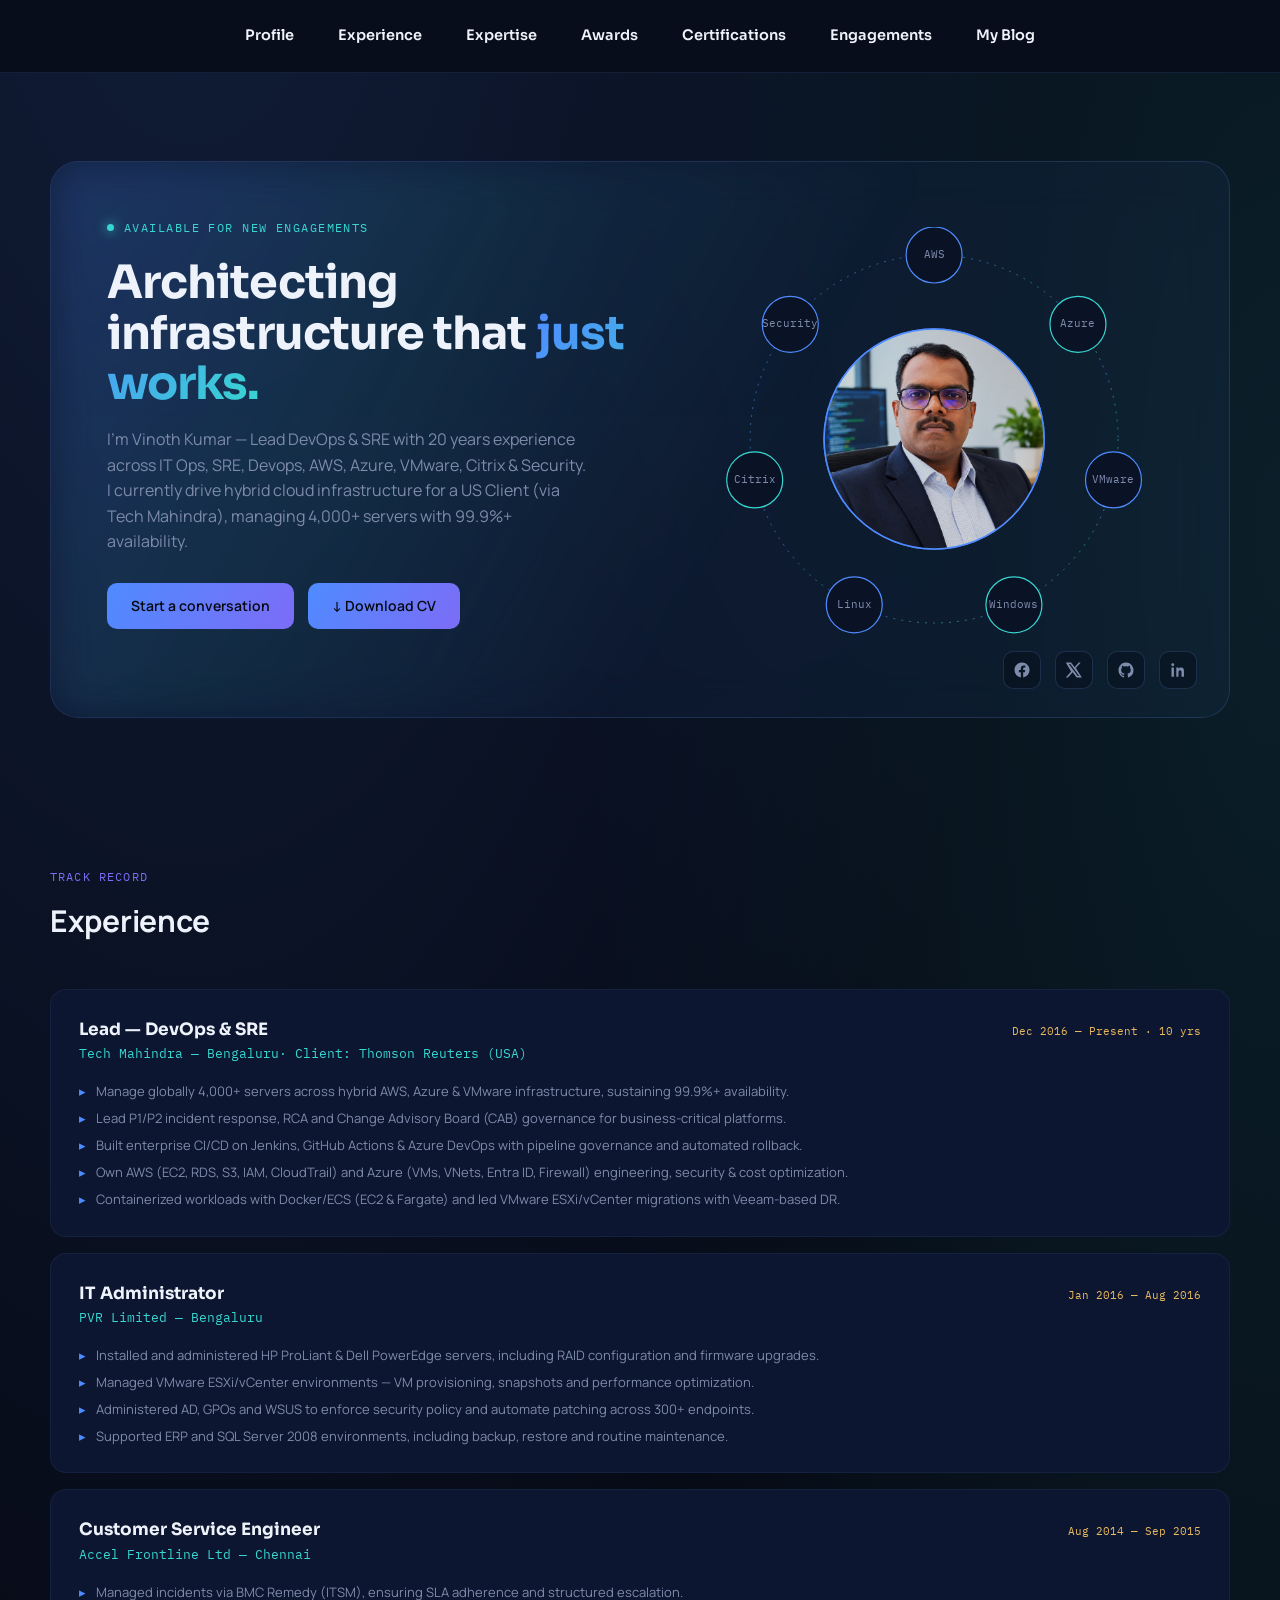
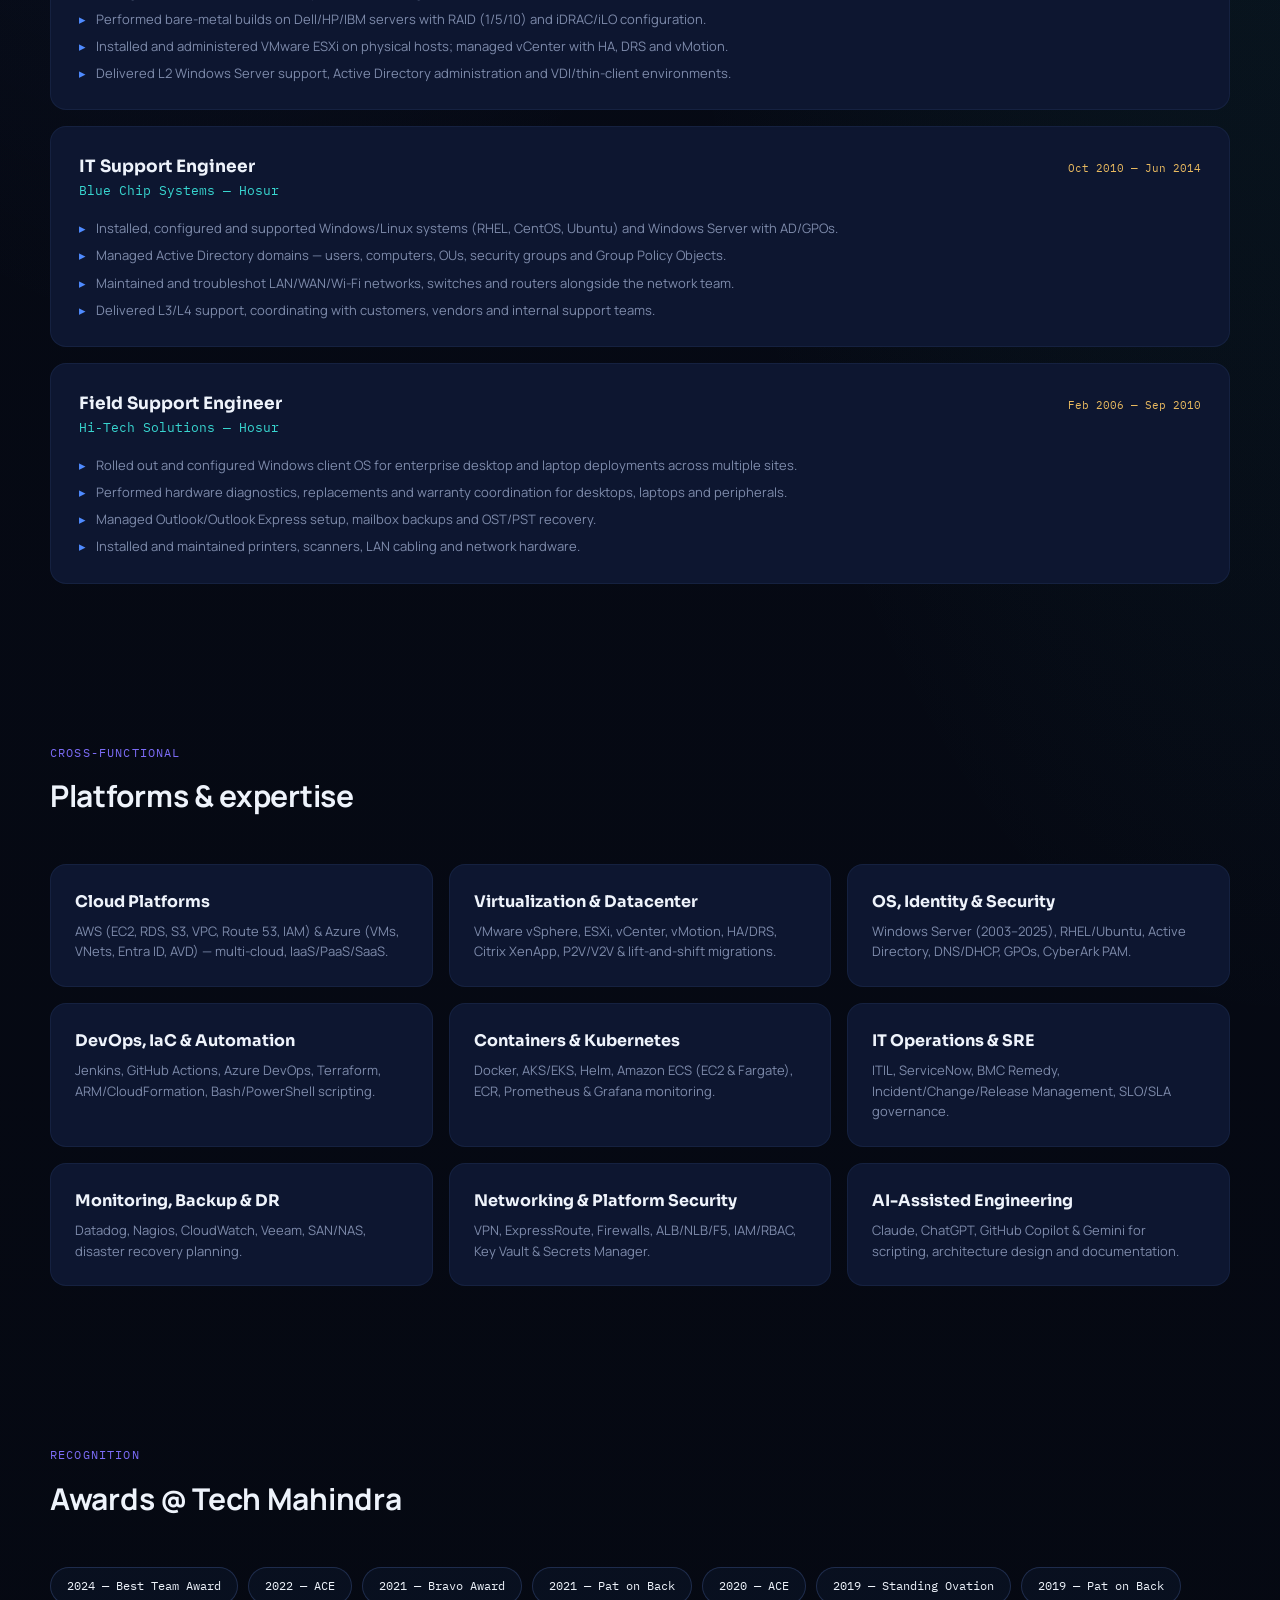
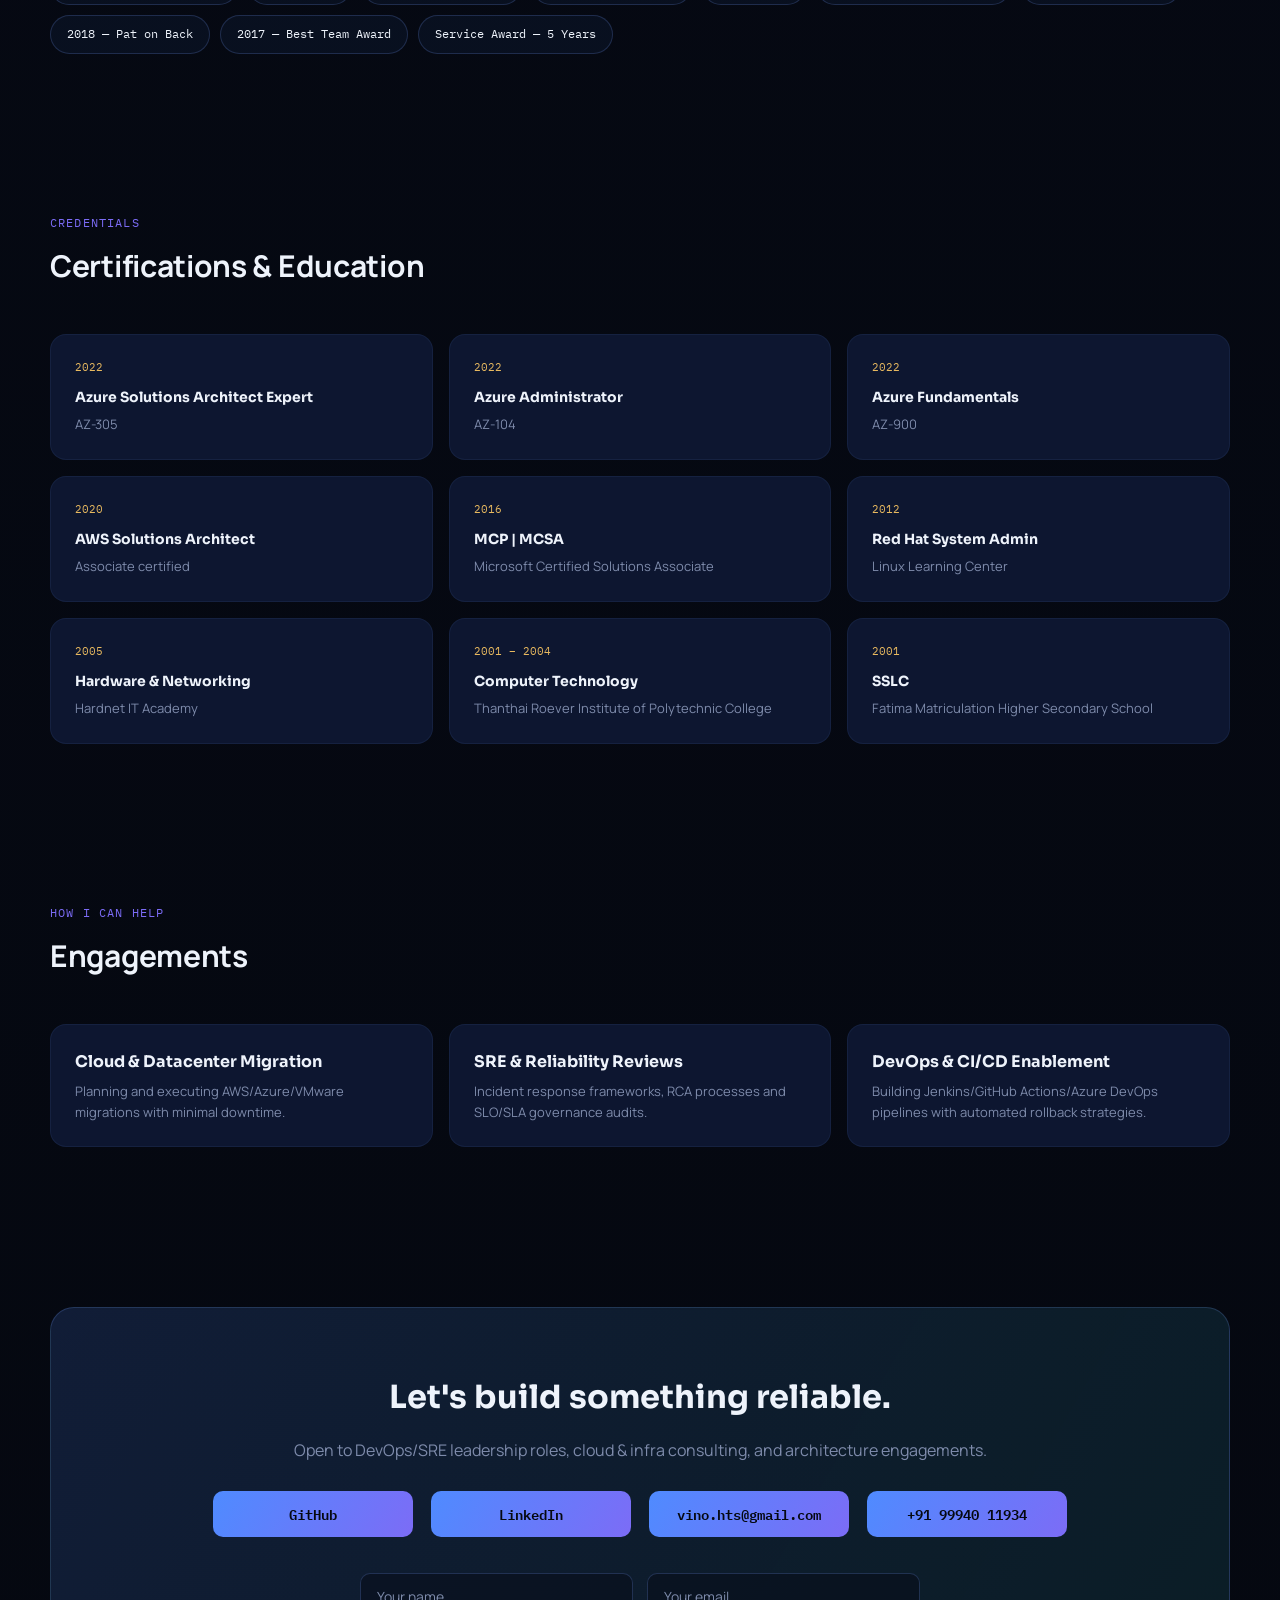
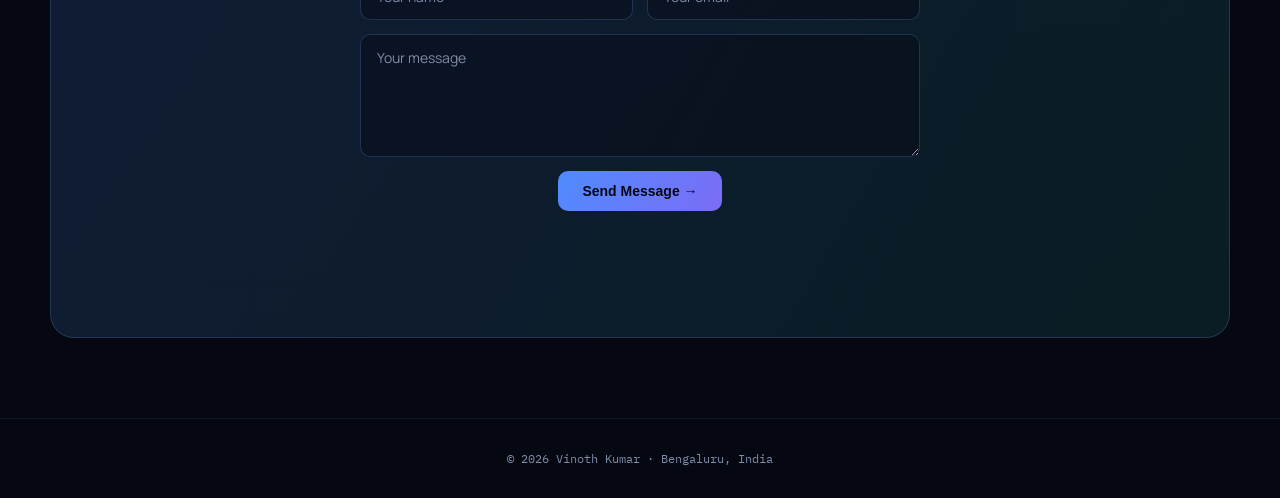
==== commit f8a468af: "site-preview" ====
--- a/index.html
+++ b/index.html
@@ -1,6 +1,3 @@
-
-
-Index · HTML
 <!DOCTYPE html>
 <html lang="en">
 <head>
@@ -12,7 +9,7 @@
 <link rel="stylesheet" href="css/style.css">
 </head>
 <body>
- 
+
 <nav>
   <div class="wrap">
     <div class="navlinks" id="navLinks">
@@ -24,13 +21,12 @@
       <a href="#engagements">Engagements</a>
       <a href="https://vino.co.in/blog/" target="_blank" rel="noopener">My Blog</a>
     </div>
-    <a class="cv-btn" href="#">↓ Download CV</a>
     <button class="hamburger" id="hamburgerBtn" aria-label="Toggle menu" aria-expanded="false">
       <span></span><span></span><span></span>
     </button>
   </div>
 </nav>
- 
+
 <header class="hero wrap" id="profile">
   <div class="hero-card">
     <div>
@@ -39,13 +35,7 @@
       <p class="hero-sub">I'm Vinoth Kumar — Lead DevOps &amp; SRE with 20 years experience across IT Ops, SRE, Devops, AWS, Azure, VMware, Citrix  &amp; Security. I currently drive hybrid cloud infrastructure for a US Client (via Tech Mahindra), managing 4,000+ servers with 99.9%+ availability.</p>
       <div class="hero-cta">
         <a class="btn-primary" href="#contact">Start a conversation</a>
-        <a class="btn-ghost" href="#expertise">View expertise</a>
-      </div>
-      <div class="socials">
-        <a href="mailto:vino.hts@gmail.com">Email</a>
-        <a href="tel:+919994011934">Call</a>
-        <a href="https://www.linkedin.com/in/vinothkumar-shanmugam-6165664b/" target="_blank" rel="noopener">LinkedIn</a>
-        <a href="https://github.com/vinohts/" target="_blank" rel="noopener">GitHub</a>
+        <a class="btn-primary" href="#">↓ Download CV</a>
       </div>
     </div>
     <div class="ring-wrap">
@@ -68,16 +58,31 @@
         <g id="orbitNodes"></g>
       </svg>
     </div>
+
+    <div class="hero-social-icons">
+      <a href="#" target="_blank" rel="noopener" aria-label="Facebook">
+        <svg viewBox="0 0 24 24" fill="currentColor"><path d="M22 12.06C22 6.5 17.52 2 12 2S2 6.5 2 12.06c0 5 3.66 9.15 8.44 9.94v-7.03H7.9v-2.9h2.54V9.85c0-2.5 1.49-3.89 3.77-3.89 1.09 0 2.24.2 2.24.2v2.46h-1.26c-1.24 0-1.63.77-1.63 1.56v1.87h2.78l-.44 2.9h-2.34V22c4.78-.79 8.44-4.94 8.44-9.94Z"/></svg>
+      </a>
+      <a href="#" target="_blank" rel="noopener" aria-label="X (Twitter)">
+        <svg viewBox="0 0 24 24" fill="currentColor"><path d="M18.24 2H21l-6.55 7.49L22.5 22h-6.9l-5.4-6.85L3.9 22H1.1l7.03-8.03L1 2h7.06l4.88 6.28L18.24 2Zm-1.2 18h1.9L7.06 3.94H5.03L17.04 20Z"/></svg>
+      </a>
+      <a href="https://github.com/vinohts/" target="_blank" rel="noopener" aria-label="GitHub">
+        <svg viewBox="0 0 24 24" fill="currentColor"><path d="M12 2C6.48 2 2 6.58 2 12.25c0 4.53 2.87 8.37 6.84 9.73.5.1.68-.22.68-.49 0-.24-.01-1.04-.01-1.88-2.78.63-3.37-1.21-3.37-1.21-.46-1.2-1.11-1.52-1.11-1.52-.9-.64.07-.63.07-.63 1 .07 1.53 1.05 1.53 1.05.89 1.57 2.34 1.12 2.91.86.09-.66.35-1.12.63-1.38-2.22-.26-4.56-1.14-4.56-5.07 0-1.12.39-2.03 1.03-2.75-.1-.26-.45-1.32.1-2.75 0 0 .84-.28 2.75 1.05a9.28 9.28 0 0 1 5 0c1.9-1.33 2.74-1.05 2.74-1.05.55 1.43.2 2.49.1 2.75.64.72 1.03 1.63 1.03 2.75 0 3.94-2.34 4.8-4.57 5.06.36.32.68.94.68 1.9 0 1.37-.01 2.47-.01 2.81 0 .27.18.6.69.49A10.26 10.26 0 0 0 22 12.25C22 6.58 17.52 2 12 2Z"/></svg>
+      </a>
+      <a href="https://www.linkedin.com/in/vinothkumar-shanmugam-6165664b/" target="_blank" rel="noopener" aria-label="LinkedIn">
+        <svg viewBox="0 0 24 24" fill="currentColor"><path d="M6.94 5A1.94 1.94 0 1 1 3.06 5a1.94 1.94 0 0 1 3.88 0ZM3.3 8.75h3.28V21H3.3V8.75Zm6.44 0h3.14v1.68h.04c.44-.82 1.5-1.68 3.1-1.68 3.31 0 3.92 2.13 3.92 4.9V21h-3.28v-5.66c0-1.35-.02-3.08-1.87-3.08-1.88 0-2.17 1.46-2.17 2.98V21H9.74V8.75Z"/></svg>
+      </a>
+    </div>
   </div>
 </header>
- 
+
 <section class="section wrap" id="experience">
   <div class="section-head">
     <div class="section-eyebrow">Track record</div>
     <div class="section-title">Experience</div>
   </div>
   <div class="exp-list">
- 
+
     <div class="exp-item" data-reveal>
       <div class="exp-head">
         <div>
@@ -94,7 +99,7 @@
         <li>Containerized workloads with Docker/ECS (EC2 &amp; Fargate) and led VMware ESXi/vCenter migrations with Veeam-based DR.</li>
       </ul>
     </div>
- 
+
     <div class="exp-item" data-reveal>
       <div class="exp-head">
         <div>
@@ -110,7 +115,7 @@
         <li>Supported ERP and SQL Server 2008 environments, including backup, restore and routine maintenance.</li>
       </ul>
     </div>
- 
+
     <div class="exp-item" data-reveal>
       <div class="exp-head">
         <div>
@@ -126,7 +131,7 @@
         <li>Delivered L2 Windows Server support, Active Directory administration and VDI/thin-client environments.</li>
       </ul>
     </div>
- 
+
     <div class="exp-item" data-reveal>
       <div class="exp-head">
         <div>
@@ -142,7 +147,7 @@
         <li>Delivered L3/L4 support, coordinating with customers, vendors and internal support teams.</li>
       </ul>
     </div>
- 
+
     <div class="exp-item" data-reveal>
       <div class="exp-head">
         <div>
@@ -158,10 +163,10 @@
         <li>Installed and maintained printers, scanners, LAN cabling and network hardware.</li>
       </ul>
     </div>
- 
-  </div>
-</section>
- 
+
+  </div>
+</section>
+
 <section class="section wrap" id="expertise">
   <div class="section-head">
     <div class="section-eyebrow">Cross-functional</div>
@@ -179,7 +184,7 @@
     <div class="panel" data-reveal><h3>AI-Assisted Engineering</h3><p>Claude, ChatGPT, GitHub Copilot &amp; Gemini for scripting, architecture design and documentation.</p></div>
   </div>
 </section>
- 
+
 <section class="section wrap" id="awards">
   <div class="section-head">
     <div class="section-eyebrow">Recognition</div>
@@ -198,7 +203,7 @@
     <span class="badge">Service Award — 5 Years</span>
   </div>
 </section>
- 
+
 <section class="section wrap" id="about">
   <div class="section-head">
     <div class="section-eyebrow">Credentials</div>
@@ -216,7 +221,7 @@
     <div class="panel" data-reveal><span class="tag">2001</span><h3 style="font-size:14px;">SSLC</h3><p>Fatima Matriculation Higher Secondary School</p></div>
   </div>
 </section>
- 
+
 <section class="section wrap" id="engagements">
   <div class="section-head">
     <div class="section-eyebrow">How I can help</div>
@@ -228,19 +233,19 @@
     <div class="panel" data-reveal><h3>DevOps &amp; CI/CD Enablement</h3><p>Building Jenkins/GitHub Actions/Azure DevOps pipelines with automated rollback strategies.</p></div>
   </div>
 </section>
- 
+
 <section class="section wrap" id="contact">
   <div class="cta-band" data-reveal>
     <h2>Let's build something reliable.</h2>
     <p>Open to DevOps/SRE leadership roles, cloud &amp; infra consulting, and architecture engagements.</p>
- 
+
     <div class="contact-boxes">
       <a class="contact-box" href="https://github.com/vinohts/" target="_blank" rel="noopener">GitHub</a>
       <a class="contact-box" href="https://www.linkedin.com/in/vinothkumar-shanmugam-6165664b/" target="_blank" rel="noopener">LinkedIn</a>
       <a class="contact-box" href="mailto:vino.hts@gmail.com">vino.hts@gmail.com</a>
       <a class="contact-box" href="tel:+919994011934">+91 99940 11934</a>
     </div>
- 
+
     <form class="contact-form" id="contactForm" action="contact.php" method="POST">
       <div class="form-row">
         <input type="text" name="name" id="name" placeholder="Your name" required>
@@ -252,48 +257,11 @@
     </form>
   </div>
 </section>
- 
+
 <footer>© <span id="year"></span> Vinoth Kumar · Bengaluru, India</footer>
- 
- 
- 
+
+
+
 <script src="js/script.js"></script>
 </body>
 </html>
- 
-
-
-
-
-
-
-
-
-
-
-
-
-
-
-
-
-
-
-
-
-
-
-
-
-
-
-
-
-
-
-
-
-
-
-
-
--- a/css/style.css
+++ b/css/style.css
@@ -31,8 +31,8 @@
   /* NAV — solid, no blur, so the hero glass card reads as the special moment */
   nav{
     position:sticky; top:0; z-index:50;
-    background: rgba(6,10,22,0.92);
-    border-bottom:1px solid rgba(120,160,255,0.10);
+    background: #080d1c;
+    border-bottom:1px solid rgba(120,160,255,0.12);
   }
   nav .wrap{
     display:grid;
@@ -43,10 +43,20 @@
   .navlinks{
     grid-column: 2;
     justify-self:center;
-    display:flex; gap:32px; font-size:14.5px; color:var(--muted);
-  }
-  .navlinks a{transition:color .2s;}
-  .navlinks a:hover{color:var(--text);}
+    display:flex; gap:6px; font-family:'Sora', sans-serif; font-size:14.5px; font-weight:600;
+    color:var(--text);
+  }
+  .navlinks a{
+    padding:9px 18px; border-radius:10px; border:1px solid transparent;
+    transition: color .25s, background .25s, border-color .25s, box-shadow .25s, transform .25s;
+  }
+  .navlinks a:hover{
+    color:var(--text);
+    background: linear-gradient(120deg, rgba(79,139,255,0.22), rgba(124,108,246,0.22));
+    border-color: rgba(120,160,255,0.4);
+    box-shadow: 0 4px 18px rgba(79,139,255,0.35);
+    transform: translateY(-1px);
+  }
   .cv-btn{
     grid-column: 3;
     justify-self:end;
@@ -86,6 +96,26 @@
     background: linear-gradient(120deg, rgba(79,139,255,0.35), rgba(56,214,208,0.15), transparent 60%);
     opacity:0.6; filter: blur(20px);
   }
+
+  .hero-social-icons{
+    position:absolute; right:32px; bottom:28px; z-index:2;
+    display:flex; gap:14px;
+  }
+  .hero-social-icons a{
+    display:flex; align-items:center; justify-content:center;
+    width:38px; height:38px; border-radius:10px;
+    color:var(--muted); border:1px solid rgba(120,160,255,0.18);
+    background: rgba(6,10,22,0.4);
+    transition: color .2s, background .2s, border-color .2s, box-shadow .2s, transform .2s;
+  }
+  .hero-social-icons a svg{ width:18px; height:18px; }
+  .hero-social-icons a:hover{
+    color:var(--text);
+    background: linear-gradient(120deg, rgba(79,139,255,0.28), rgba(124,108,246,0.28));
+    border-color: rgba(120,160,255,0.45);
+    box-shadow: 0 4px 16px rgba(79,139,255,0.35);
+    transform: translateY(-2px);
+  }
   .eyebrow{
     font-family:var(--mono); font-size:12px; color:var(--cyan); letter-spacing:0.12em;
     text-transform:uppercase; display:flex; align-items:center; gap:10px; margin-bottom:20px;
@@ -199,7 +229,7 @@
     .grid-3, .grid-4{grid-template-columns:1fr 1fr;}
 
     .hamburger{ display:flex; }
-    nav .wrap{ grid-template-columns: 1fr auto auto; }
+    nav .wrap{ grid-template-columns: 1fr auto; }
     .navlinks{
       display:flex; flex-direction:column; gap:0;
       position:absolute; top:72px; left:0; right:0;
@@ -242,6 +272,7 @@
     .form-row{ flex-direction:column; }
 
     .cv-btn{ display:none; }
+    .hero-social-icons{ position:static; justify-content:center; margin-top:24px; }
   }
   [data-reveal]{opacity:0; transform:translateY(16px); transition:opacity .6s ease, transform .6s ease;}
   [data-reveal].in{opacity:1; transform:translateY(0);}
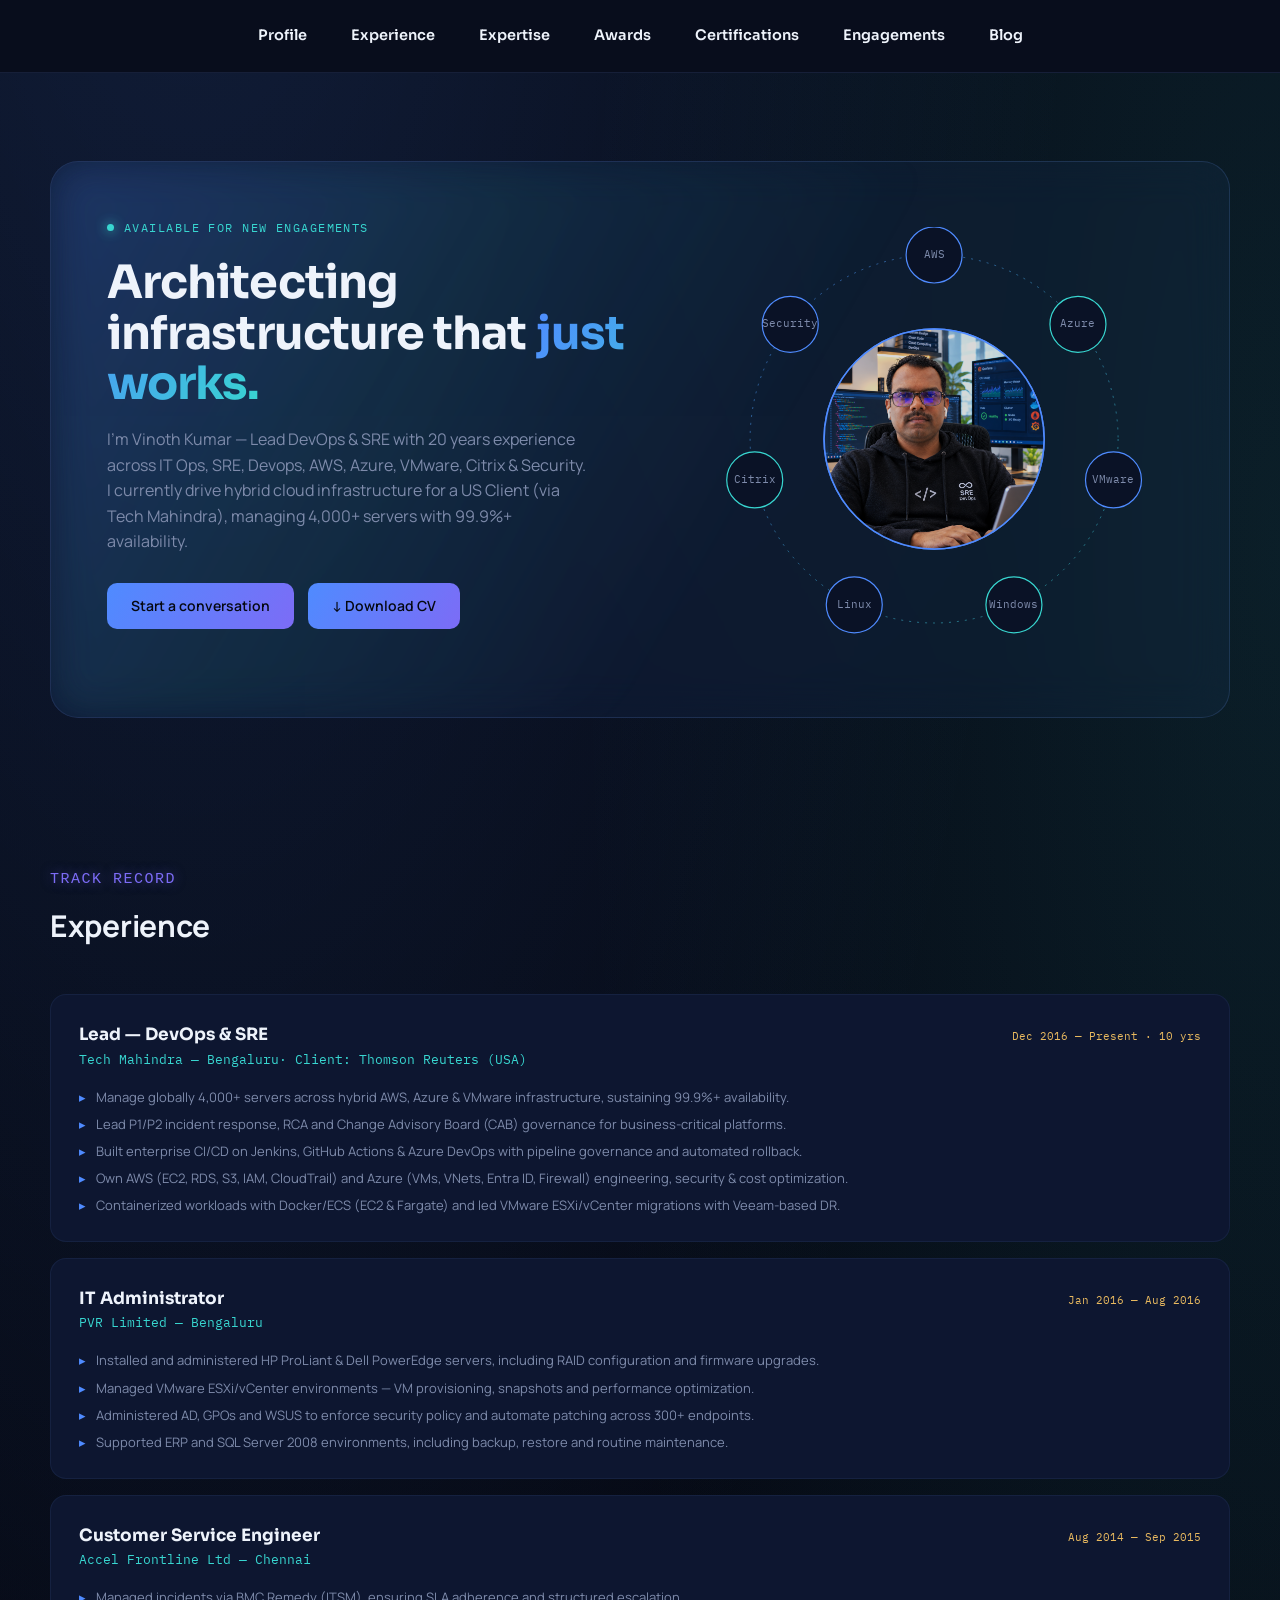
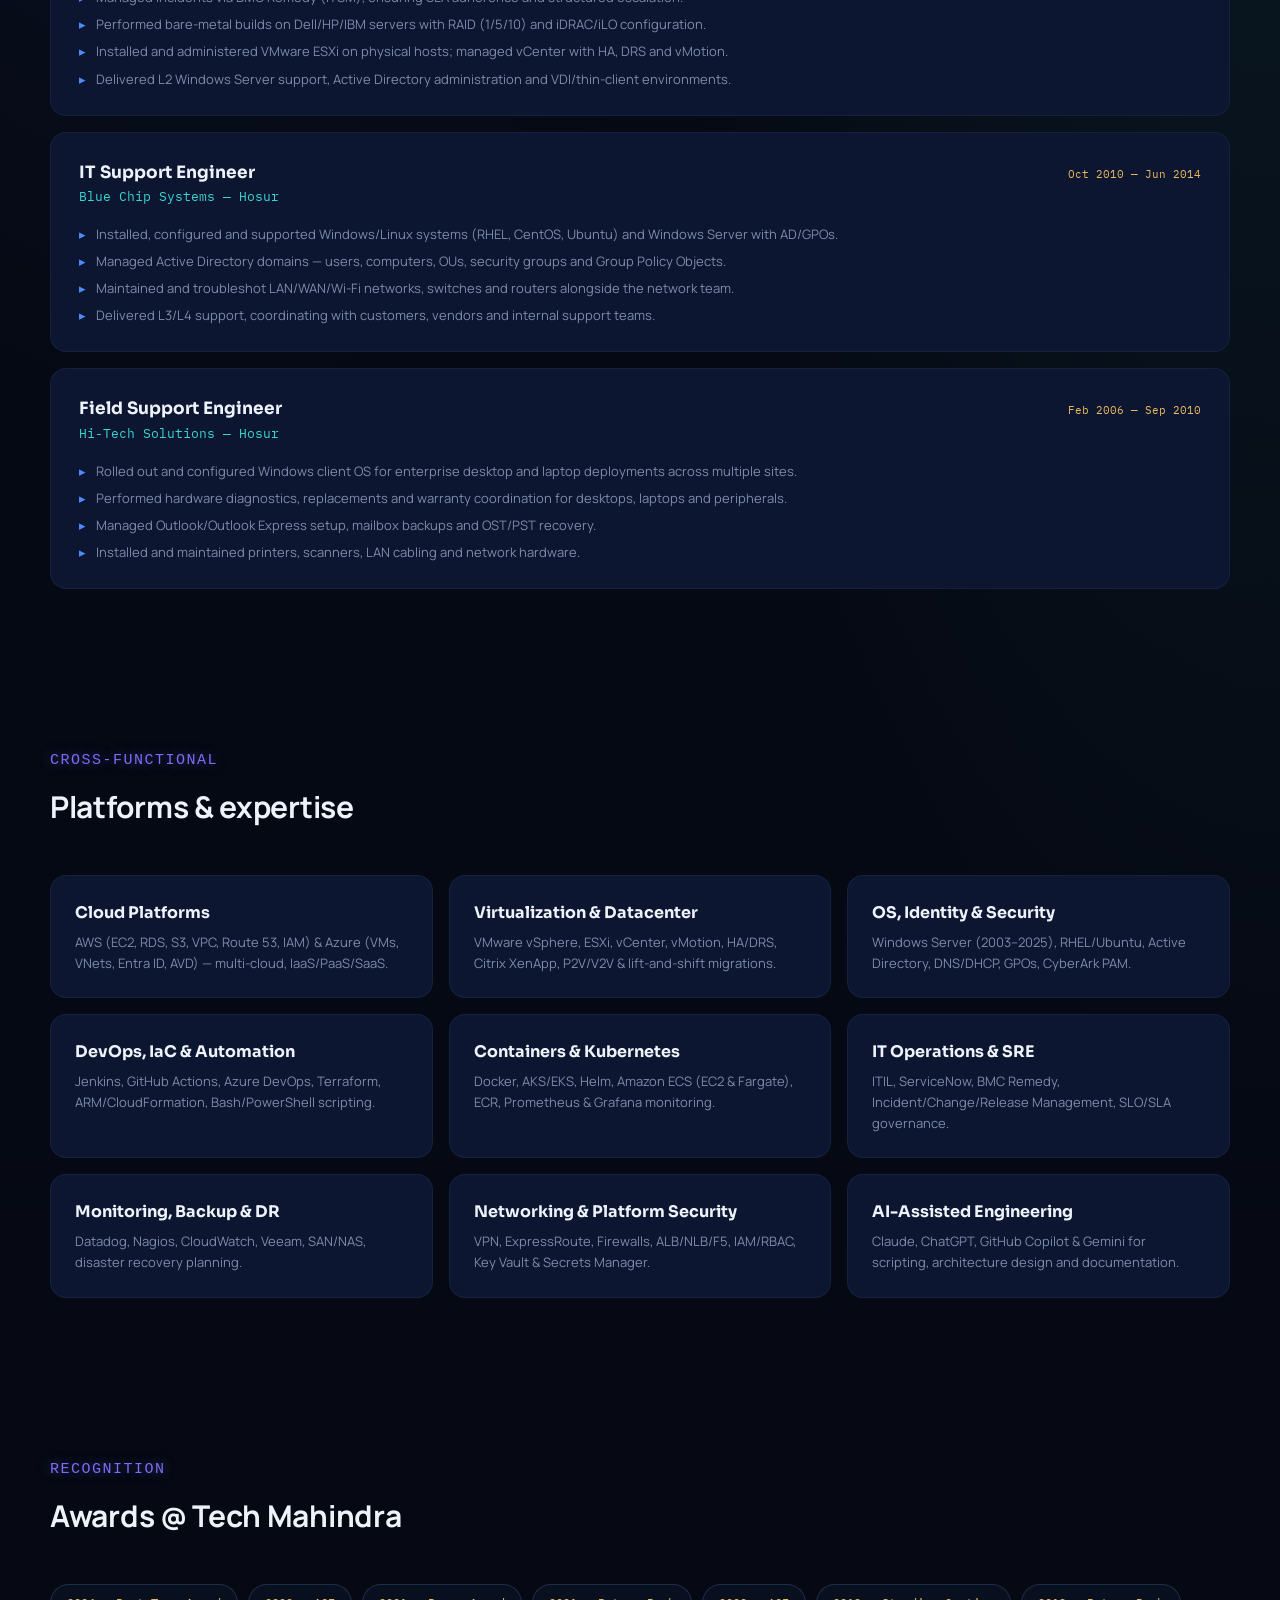
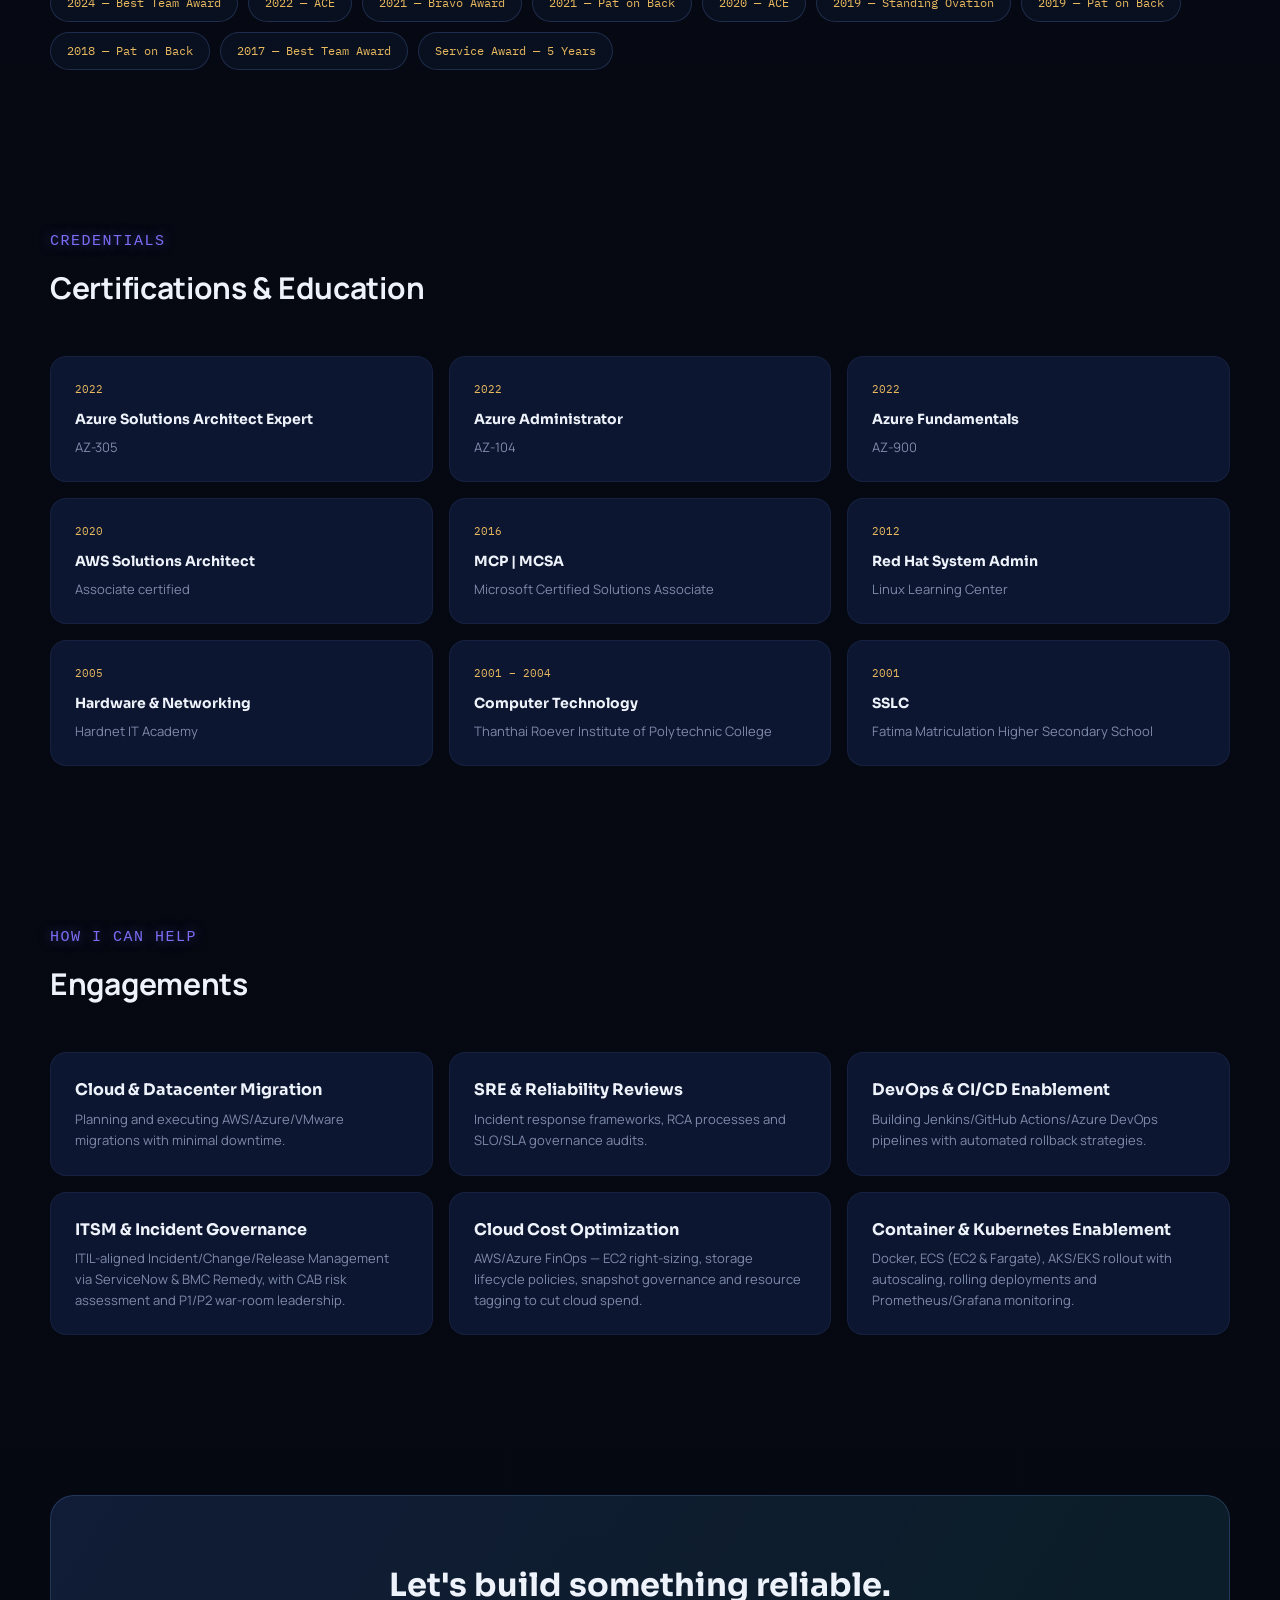
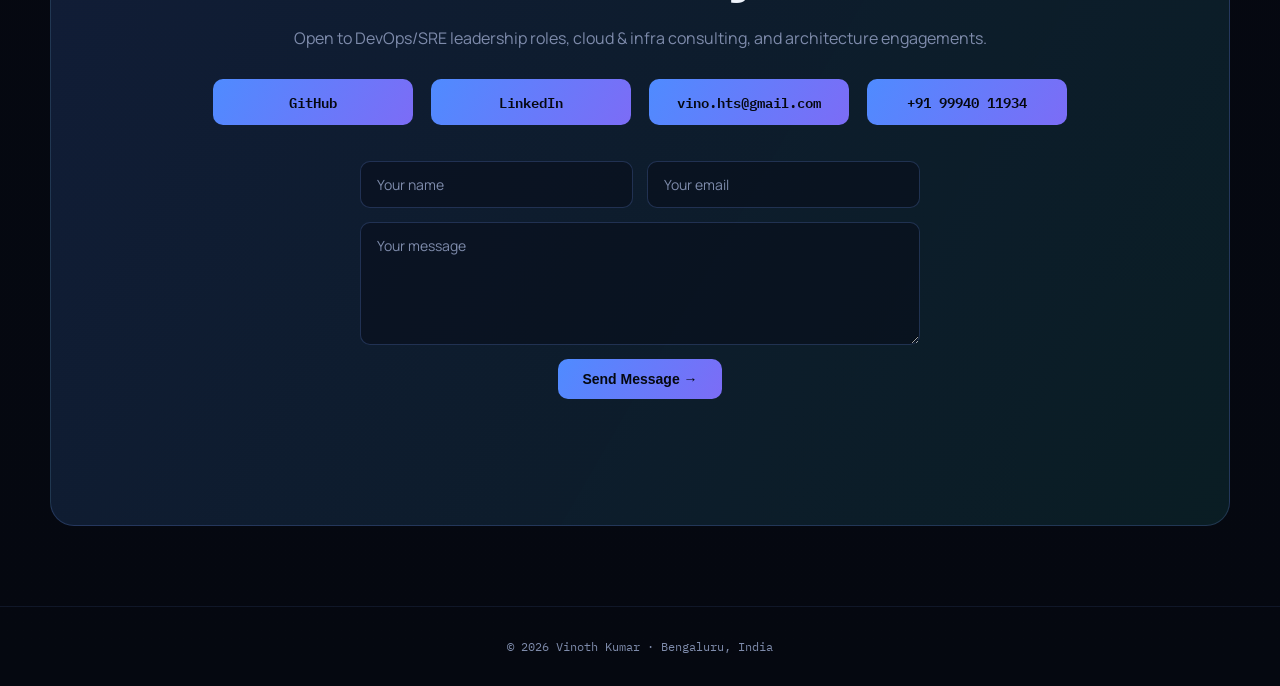
==== commit 0618bf9a: "site-preview" ====
--- a/index.html
+++ b/index.html
@@ -19,7 +19,7 @@
       <a href="#awards">Awards</a>
       <a href="#about">Certifications</a>
       <a href="#engagements">Engagements</a>
-      <a href="https://vino.co.in/blog/" target="_blank" rel="noopener">My Blog</a>
+      <a href="blog/index.html" target="_blank" rel="noopener">Blog</a>
     </div>
     <button class="hamburger" id="hamburgerBtn" aria-label="Toggle menu" aria-expanded="false">
       <span></span><span></span><span></span>
@@ -35,7 +35,7 @@
       <p class="hero-sub">I'm Vinoth Kumar — Lead DevOps &amp; SRE with 20 years experience across IT Ops, SRE, Devops, AWS, Azure, VMware, Citrix  &amp; Security. I currently drive hybrid cloud infrastructure for a US Client (via Tech Mahindra), managing 4,000+ servers with 99.9%+ availability.</p>
       <div class="hero-cta">
         <a class="btn-primary" href="#contact">Start a conversation</a>
-        <a class="btn-primary" href="#">↓ Download CV</a>
+        <a class="btn-primary" href="download/Lead-Devops-SRE-V20.0.pdf" target="_blank" rel="noopener" download>↓ Download CV</a>
       </div>
     </div>
     <div class="ring-wrap">
@@ -53,25 +53,10 @@
           </clipPath>
         </defs>
         <circle cx="212" cy="212" r="110" fill="rgba(79,139,255,0.08)" stroke="#4f8bff" stroke-width="1.6"/>
-        <image href="images/vino-01.png" x="102" y="102" width="220" height="220" clip-path="url(#photoClip)" preserveAspectRatio="xMidYMid slice"/>
+        <image href="images/vino-05.png" x="102" y="102" width="220" height="220" clip-path="url(#photoClip)" preserveAspectRatio="xMidYMid slice"/>
         <circle cx="212" cy="212" r="110" fill="none" stroke="#4f8bff" stroke-width="1.6"/>
         <g id="orbitNodes"></g>
       </svg>
-    </div>
-
-    <div class="hero-social-icons">
-      <a href="#" target="_blank" rel="noopener" aria-label="Facebook">
-        <svg viewBox="0 0 24 24" fill="currentColor"><path d="M22 12.06C22 6.5 17.52 2 12 2S2 6.5 2 12.06c0 5 3.66 9.15 8.44 9.94v-7.03H7.9v-2.9h2.54V9.85c0-2.5 1.49-3.89 3.77-3.89 1.09 0 2.24.2 2.24.2v2.46h-1.26c-1.24 0-1.63.77-1.63 1.56v1.87h2.78l-.44 2.9h-2.34V22c4.78-.79 8.44-4.94 8.44-9.94Z"/></svg>
-      </a>
-      <a href="#" target="_blank" rel="noopener" aria-label="X (Twitter)">
-        <svg viewBox="0 0 24 24" fill="currentColor"><path d="M18.24 2H21l-6.55 7.49L22.5 22h-6.9l-5.4-6.85L3.9 22H1.1l7.03-8.03L1 2h7.06l4.88 6.28L18.24 2Zm-1.2 18h1.9L7.06 3.94H5.03L17.04 20Z"/></svg>
-      </a>
-      <a href="https://github.com/vinohts/" target="_blank" rel="noopener" aria-label="GitHub">
-        <svg viewBox="0 0 24 24" fill="currentColor"><path d="M12 2C6.48 2 2 6.58 2 12.25c0 4.53 2.87 8.37 6.84 9.73.5.1.68-.22.68-.49 0-.24-.01-1.04-.01-1.88-2.78.63-3.37-1.21-3.37-1.21-.46-1.2-1.11-1.52-1.11-1.52-.9-.64.07-.63.07-.63 1 .07 1.53 1.05 1.53 1.05.89 1.57 2.34 1.12 2.91.86.09-.66.35-1.12.63-1.38-2.22-.26-4.56-1.14-4.56-5.07 0-1.12.39-2.03 1.03-2.75-.1-.26-.45-1.32.1-2.75 0 0 .84-.28 2.75 1.05a9.28 9.28 0 0 1 5 0c1.9-1.33 2.74-1.05 2.74-1.05.55 1.43.2 2.49.1 2.75.64.72 1.03 1.63 1.03 2.75 0 3.94-2.34 4.8-4.57 5.06.36.32.68.94.68 1.9 0 1.37-.01 2.47-.01 2.81 0 .27.18.6.69.49A10.26 10.26 0 0 0 22 12.25C22 6.58 17.52 2 12 2Z"/></svg>
-      </a>
-      <a href="https://www.linkedin.com/in/vinothkumar-shanmugam-6165664b/" target="_blank" rel="noopener" aria-label="LinkedIn">
-        <svg viewBox="0 0 24 24" fill="currentColor"><path d="M6.94 5A1.94 1.94 0 1 1 3.06 5a1.94 1.94 0 0 1 3.88 0ZM3.3 8.75h3.28V21H3.3V8.75Zm6.44 0h3.14v1.68h.04c.44-.82 1.5-1.68 3.1-1.68 3.31 0 3.92 2.13 3.92 4.9V21h-3.28v-5.66c0-1.35-.02-3.08-1.87-3.08-1.88 0-2.17 1.46-2.17 2.98V21H9.74V8.75Z"/></svg>
-      </a>
     </div>
   </div>
 </header>
@@ -231,6 +216,9 @@
     <div class="panel" data-reveal><h3>Cloud &amp; Datacenter Migration</h3><p>Planning and executing AWS/Azure/VMware migrations with minimal downtime.</p></div>
     <div class="panel" data-reveal><h3>SRE &amp; Reliability Reviews</h3><p>Incident response frameworks, RCA processes and SLO/SLA governance audits.</p></div>
     <div class="panel" data-reveal><h3>DevOps &amp; CI/CD Enablement</h3><p>Building Jenkins/GitHub Actions/Azure DevOps pipelines with automated rollback strategies.</p></div>
+    <div class="panel" data-reveal><h3>ITSM &amp; Incident Governance</h3><p>ITIL-aligned Incident/Change/Release Management via ServiceNow &amp; BMC Remedy, with CAB risk assessment and P1/P2 war-room leadership.</p></div>
+    <div class="panel" data-reveal><h3>Cloud Cost Optimization</h3><p>AWS/Azure FinOps — EC2 right-sizing, storage lifecycle policies, snapshot governance and resource tagging to cut cloud spend.</p></div>
+    <div class="panel" data-reveal><h3>Container &amp; Kubernetes Enablement</h3><p>Docker, ECS (EC2 &amp; Fargate), AKS/EKS rollout with autoscaling, rolling deployments and Prometheus/Grafana monitoring.</p></div>
   </div>
 </section>
 
--- a/css/style.css
+++ b/css/style.css
@@ -97,25 +97,6 @@
     opacity:0.6; filter: blur(20px);
   }
 
-  .hero-social-icons{
-    position:absolute; right:32px; bottom:28px; z-index:2;
-    display:flex; gap:14px;
-  }
-  .hero-social-icons a{
-    display:flex; align-items:center; justify-content:center;
-    width:38px; height:38px; border-radius:10px;
-    color:var(--muted); border:1px solid rgba(120,160,255,0.18);
-    background: rgba(6,10,22,0.4);
-    transition: color .2s, background .2s, border-color .2s, box-shadow .2s, transform .2s;
-  }
-  .hero-social-icons a svg{ width:18px; height:18px; }
-  .hero-social-icons a:hover{
-    color:var(--text);
-    background: linear-gradient(120deg, rgba(79,139,255,0.28), rgba(124,108,246,0.28));
-    border-color: rgba(120,160,255,0.45);
-    box-shadow: 0 4px 16px rgba(79,139,255,0.35);
-    transform: translateY(-2px);
-  }
   .eyebrow{
     font-family:var(--mono); font-size:12px; color:var(--cyan); letter-spacing:0.12em;
     text-transform:uppercase; display:flex; align-items:center; gap:10px; margin-bottom:20px;
@@ -162,7 +143,11 @@
   /* SECTIONS — mostly solid panels, no blur; glass reserved for hero + one CTA */
   .section{padding:80px 0;}
   .section-head{margin-bottom:44px;}
-  .section-eyebrow{font-family:var(--mono); font-size:11.5px; color:var(--indigo); letter-spacing:0.1em; text-transform:uppercase; margin-bottom:10px;}
+  .section-eyebrow{
+    font-family:var(--mono); font-size:15px; font-weight:500; color:var(--indigo);
+    letter-spacing:0.1em; text-transform:uppercase; margin-bottom:10px;
+    text-shadow: 0 0 12px rgba(124,108,246,0.5);
+  }
   .section-title{font-weight:700; font-size:30px; letter-spacing:-0.01em;}
 
   .grid-3{display:grid; grid-template-columns:repeat(3,1fr); gap:16px;}
@@ -272,7 +257,6 @@
     .form-row{ flex-direction:column; }
 
     .cv-btn{ display:none; }
-    .hero-social-icons{ position:static; justify-content:center; margin-top:24px; }
   }
   [data-reveal]{opacity:0; transform:translateY(16px); transition:opacity .6s ease, transform .6s ease;}
   [data-reveal].in{opacity:1; transform:translateY(0);}
@@ -296,7 +280,7 @@
   .badges{display:flex; flex-wrap:wrap; gap:10px;}
   .badge{
     font-family:var(--mono); font-size:11.5px; padding:9px 16px; border-radius:999px;
-    background: var(--glass); border:1px solid rgba(120,160,255,0.2); color:var(--text); white-space:nowrap;
+    background: var(--glass); border:1px solid rgba(120,160,255,0.2); color:var(--gold); white-space:nowrap;
   }
 
   @media(max-width:900px){
